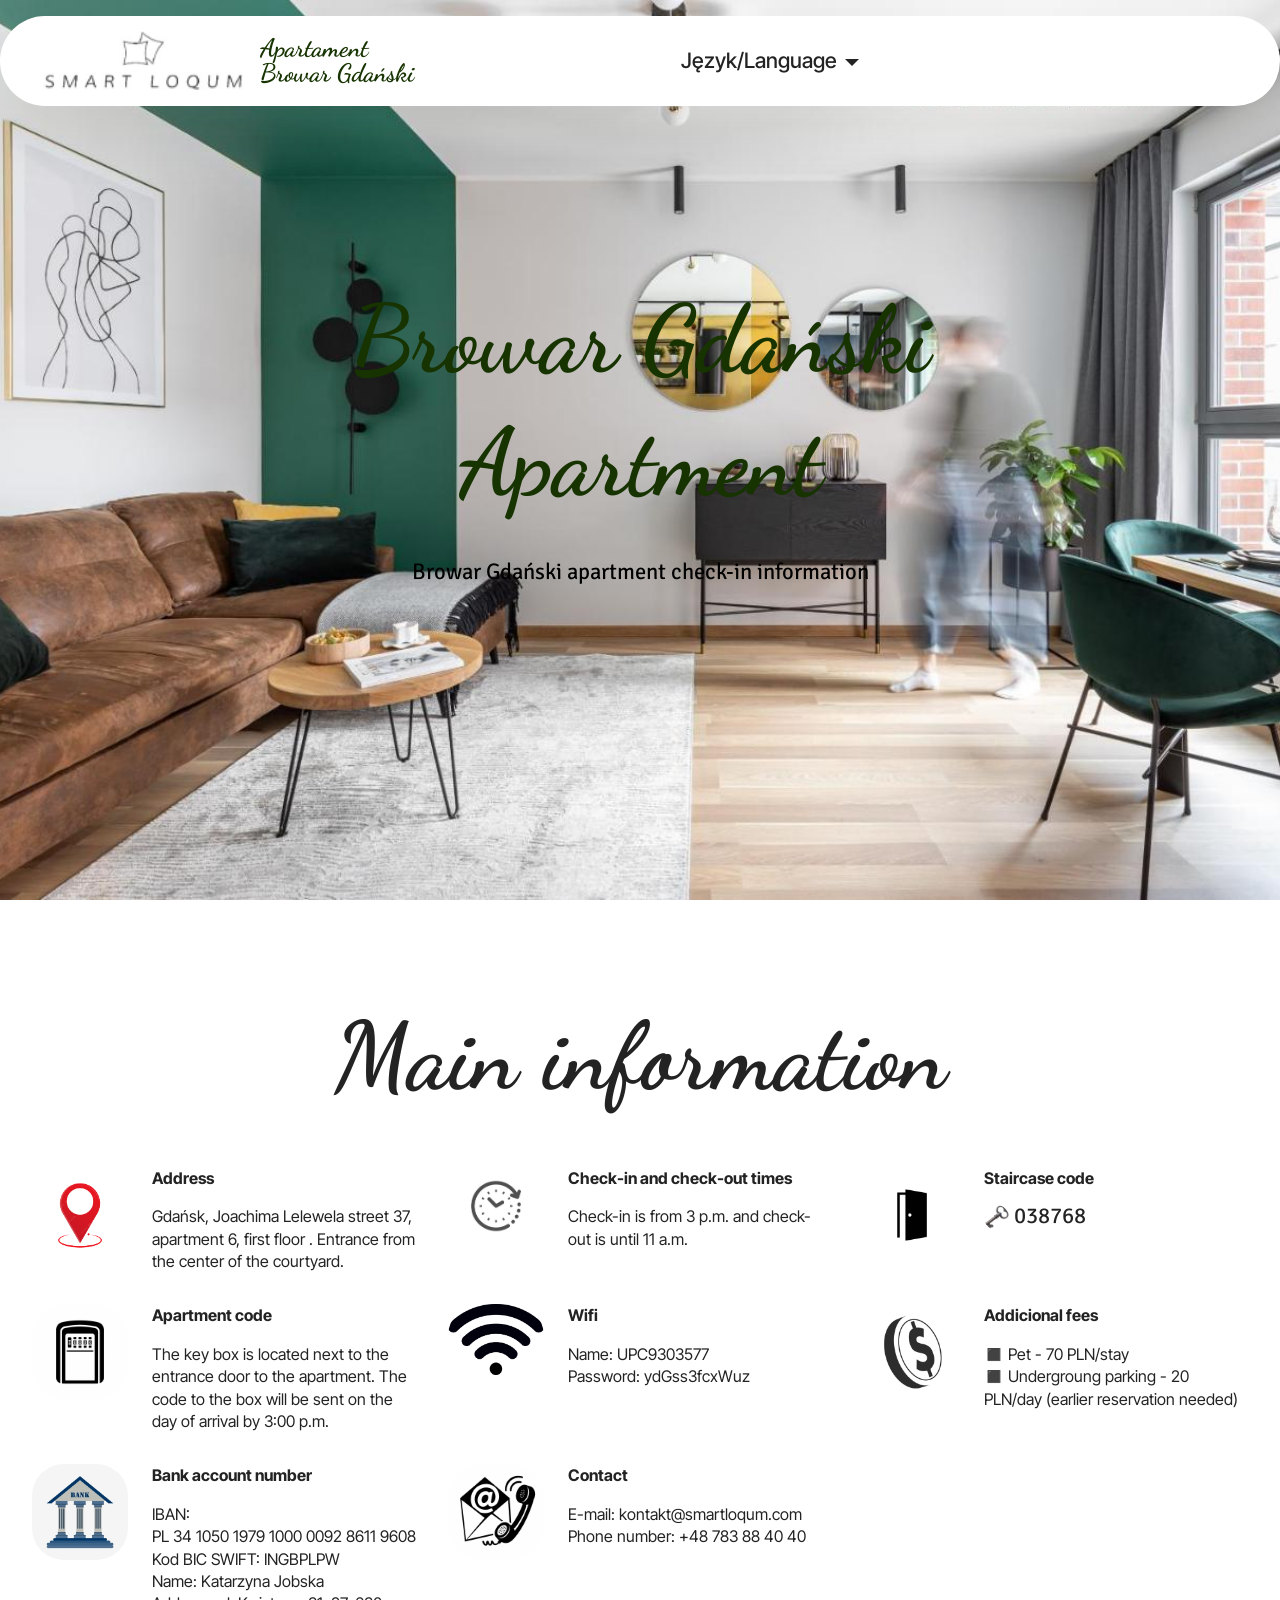
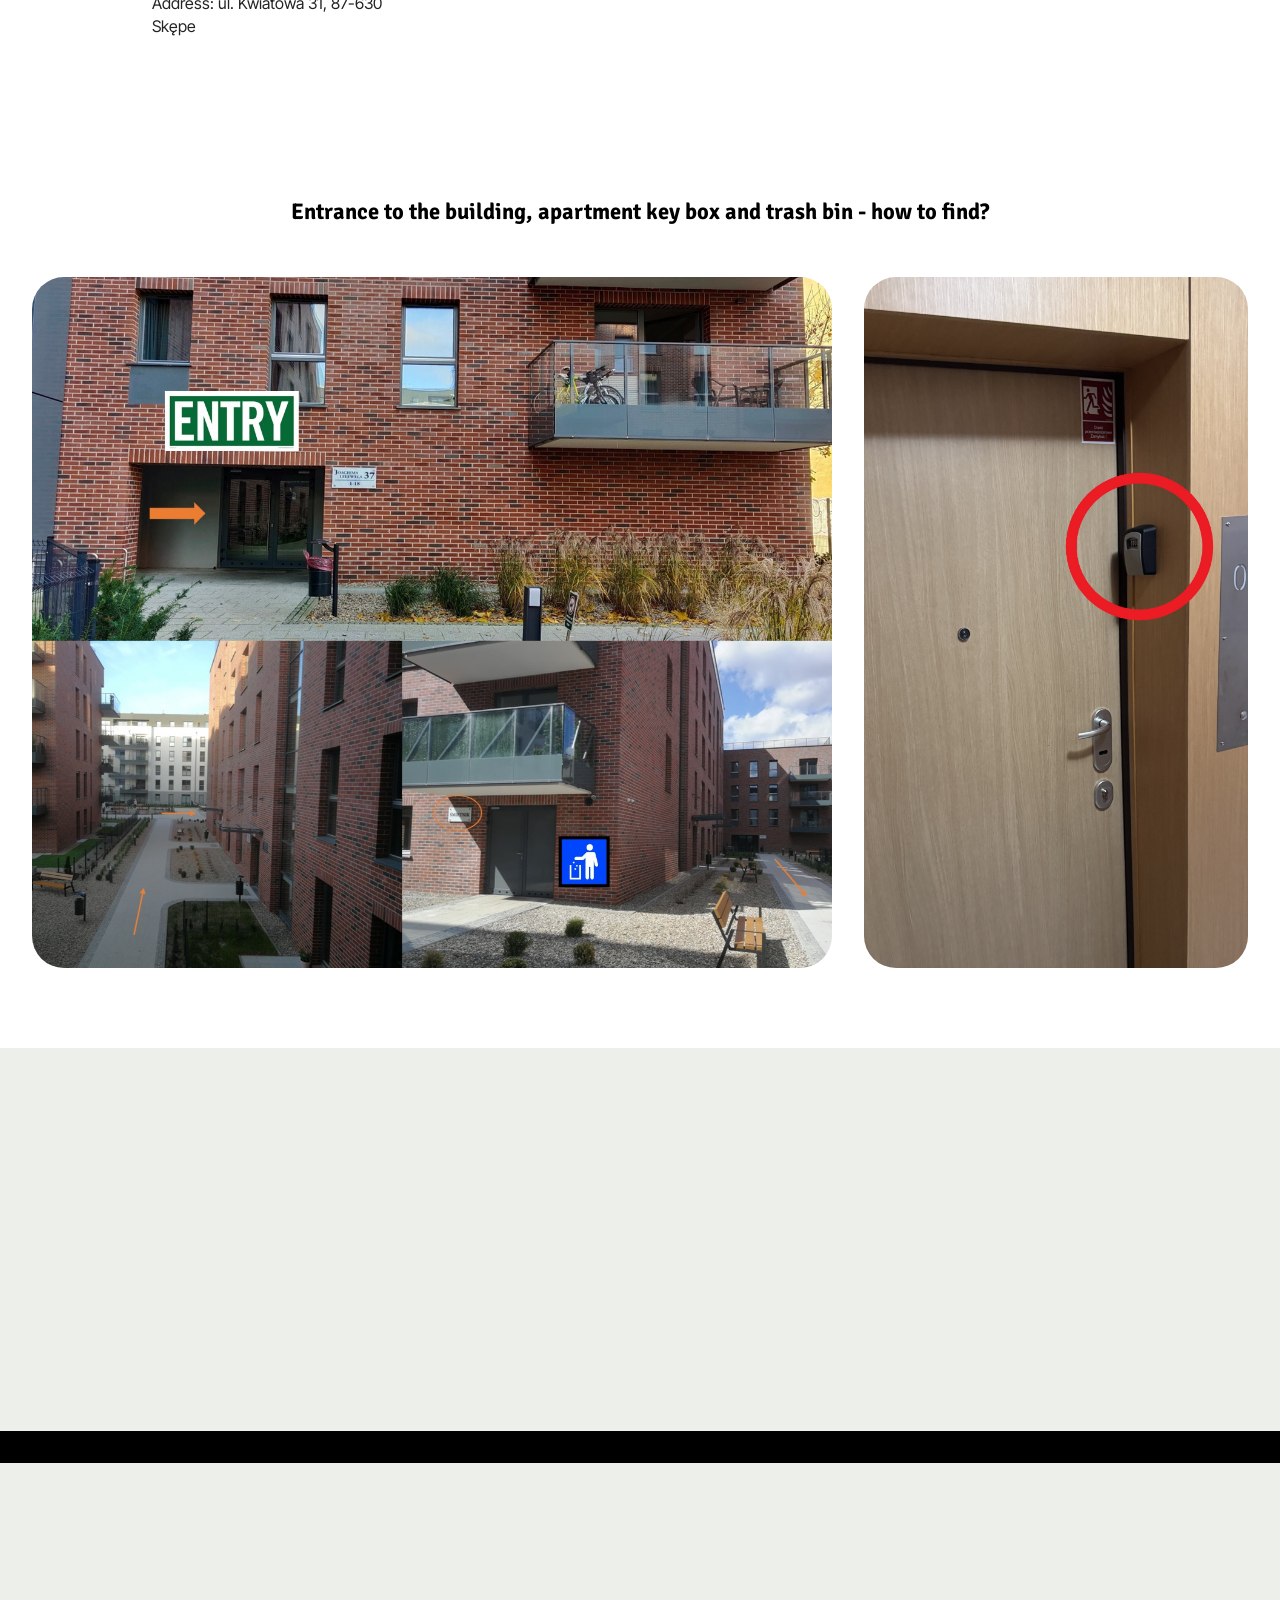
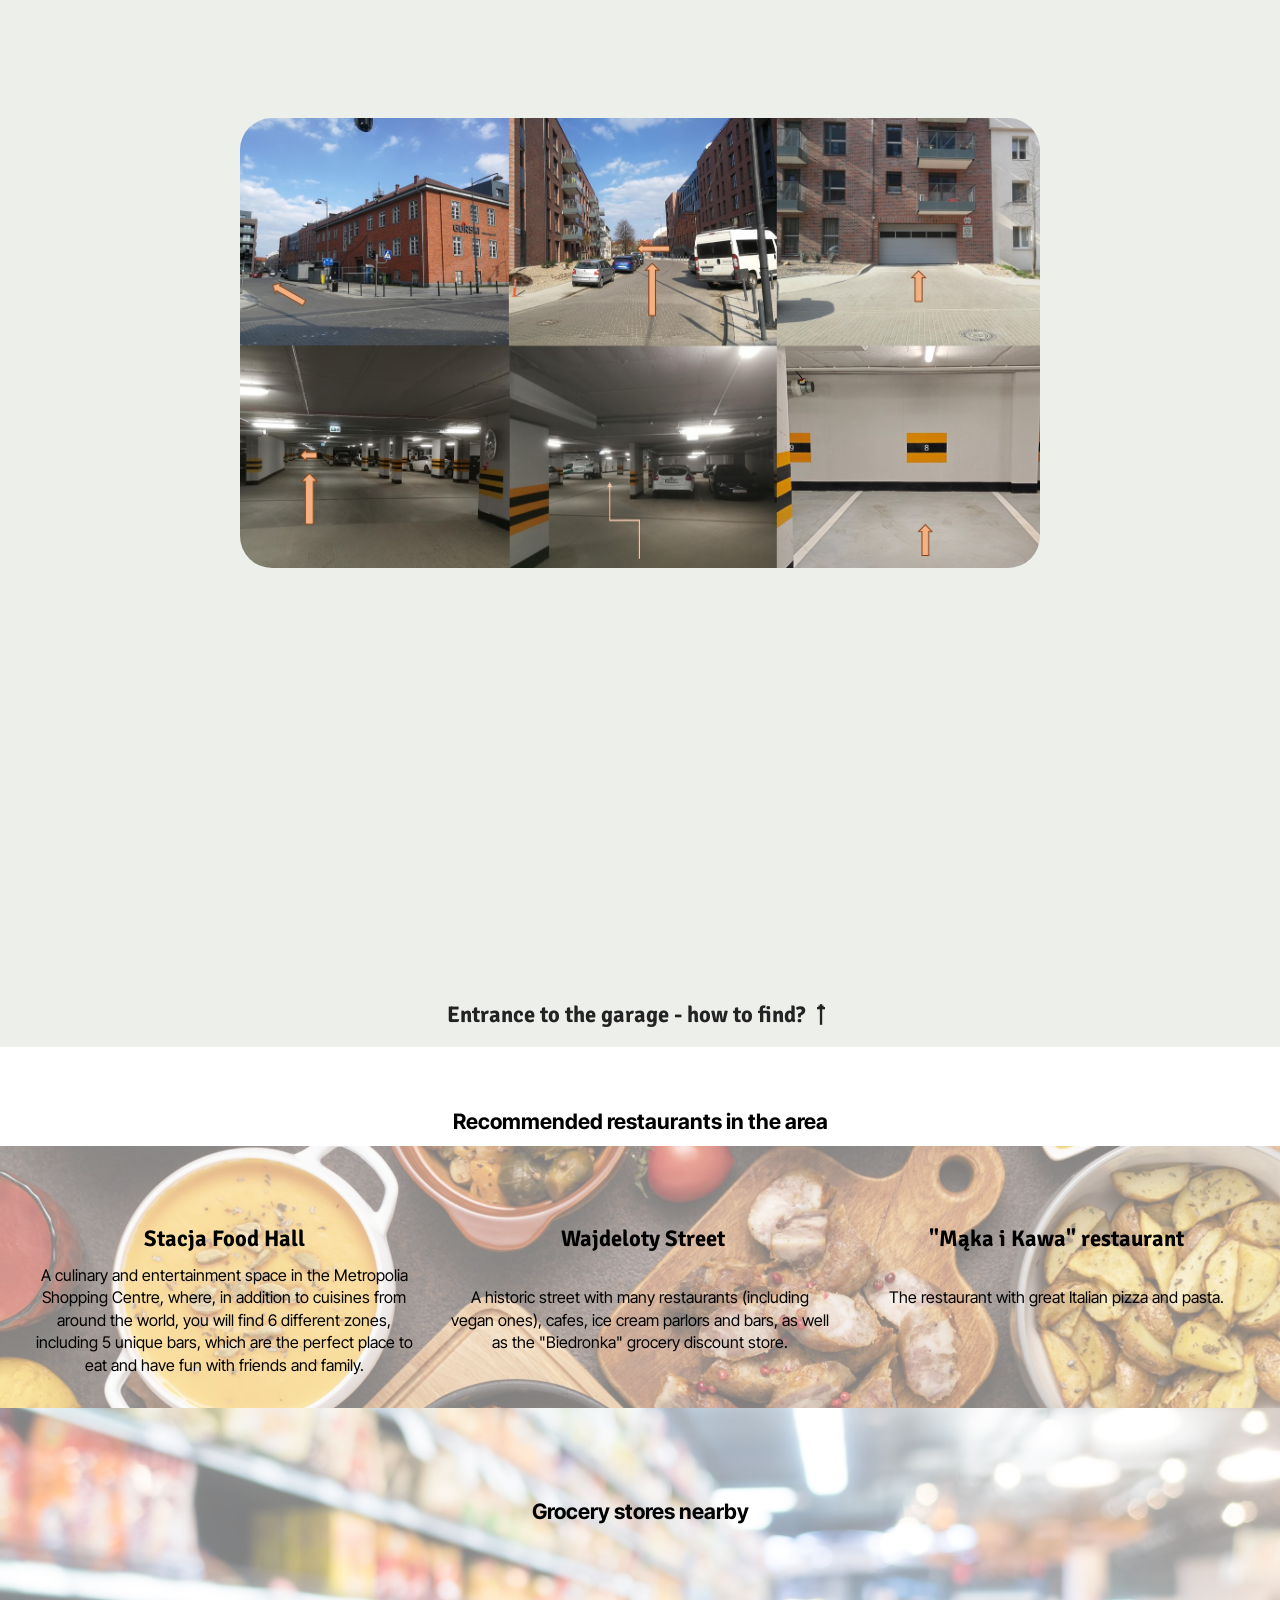
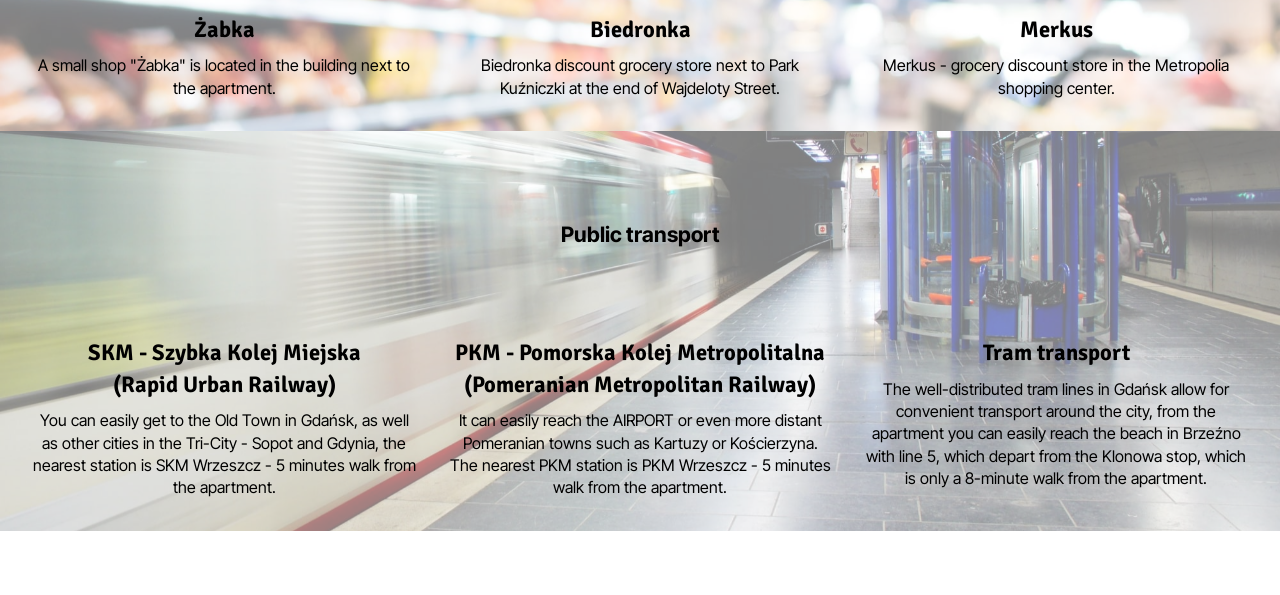
==== page2.html @ a1bb18da "Add files via upload" ====
<!DOCTYPE html>
<html  >
<head>
  <!-- Site made with Mobirise Website Builder v6.0.1, https://mobirise.com -->
  <meta charset="UTF-8">
  <meta http-equiv="X-UA-Compatible" content="IE=edge">
  <meta name="generator" content="Mobirise v6.0.1, mobirise.com">
  <meta name="viewport" content="width=device-width, initial-scale=1, minimum-scale=1">
  <link rel="shortcut icon" href="assets/images/karta-powitalna-dawna-poczta.png" type="image/x-icon">
  <meta name="description" content="">
  
  
  <title>Browar Gdański - EN</title>
  <link rel="stylesheet" href="assets/web/assets/mobirise-icons2/mobirise2.css">
  <link rel="stylesheet" href="assets/bootstrap/css/bootstrap.min.css">
  <link rel="stylesheet" href="assets/bootstrap/css/bootstrap-grid.min.css">
  <link rel="stylesheet" href="assets/bootstrap/css/bootstrap-reboot.min.css">
  <link rel="stylesheet" href="assets/parallax/jarallax.css">
  <link rel="stylesheet" href="assets/animatecss/animate.css">
  <link rel="stylesheet" href="assets/dropdown/css/style.css">
  <link rel="stylesheet" href="assets/theme/css/style.css">
  <link rel="preload" href="https://fonts.googleapis.com/css?family=Dancing+Script:400,500,600,700&display=swap" as="style" onload="this.onload=null;this.rel='stylesheet'">
  <noscript><link rel="stylesheet" href="https://fonts.googleapis.com/css?family=Dancing+Script:400,500,600,700&display=swap"></noscript>
  <link rel="preload" href="https://fonts.googleapis.com/css?family=Signika+Negative:300,400,500,600,700&display=swap" as="style" onload="this.onload=null;this.rel='stylesheet'">
  <noscript><link rel="stylesheet" href="https://fonts.googleapis.com/css?family=Signika+Negative:300,400,500,600,700&display=swap"></noscript>
  <link rel="preload" href="https://fonts.googleapis.com/css?family=Inter+Tight:100,200,300,400,500,600,700,800,900,100i,200i,300i,400i,500i,600i,700i,800i,900i&display=swap" as="style" onload="this.onload=null;this.rel='stylesheet'">
  <noscript><link rel="stylesheet" href="https://fonts.googleapis.com/css?family=Inter+Tight:100,200,300,400,500,600,700,800,900,100i,200i,300i,400i,500i,600i,700i,800i,900i&display=swap"></noscript>
  <link rel="preload" as="style" href="assets/mobirise/css/mbr-additional.css?v=uKqURI"><link rel="stylesheet" href="assets/mobirise/css/mbr-additional.css?v=uKqURI" type="text/css">

  
  
  
</head>
<body>
  
  <section data-bs-version="5.1" class="menu menu1 cid-uIPhk3NVTJ" once="menu" id="menu01-w">
	

	<nav class="navbar navbar-dropdown navbar-fixed-top navbar-expand-lg">
		<div class="container">
			<div class="navbar-brand">
				<span class="navbar-logo">
					<a href="index.html">
						<img src="assets/images/karta-powitalna-dawna-poczta-153x46.png" alt="Mobirise Website Builder" style="height: 3.8rem;">
					</a>
				</span>
				<span class="navbar-caption-wrap"><a class="navbar-caption text-success display-1" href="index.html">Apartament<br>Browar Gdański</a></span>
			</div>
			<button class="navbar-toggler" type="button" data-toggle="collapse" data-bs-toggle="collapse" data-target="#navbarSupportedContent" data-bs-target="#navbarSupportedContent" aria-controls="navbarNavAltMarkup" aria-expanded="false" aria-label="Toggle navigation">
				<div class="hamburger">
					<span></span>
					<span></span>
					<span></span>
					<span></span>
				</div>
			</button>
			<div class="collapse navbar-collapse" id="navbarSupportedContent">
				<ul class="navbar-nav nav-dropdown nav-right" data-app-modern-menu="true"><li class="nav-item dropdown">
						<a class="nav-link link text-black dropdown-toggle display-4" href="https://mobiri.se" data-toggle="dropdown-submenu" data-bs-toggle="dropdown" data-bs-auto-close="outside" aria-expanded="false">Język/Language</a><div class="dropdown-menu" aria-labelledby="dropdown-813"><a class="text-black dropdown-item text-primary display-4" href="index.html">Polski/Polish</a><a class="text-black dropdown-item text-primary display-4" href="page2.html">Angielski/English</a></div>
					</li></ul>
				<div class="icons-menu">
					<a class="iconfont-wrapper" href="https://mobiri.se">
						<span class="p-2 mbr-iconfont mobi-mbri-phone mobi-mbri"></span>
					</a>
					<a class="iconfont-wrapper" href="https://mobiri.se">
						<span class="p-2 mbr-iconfont mobi-mbri-letter mobi-mbri"></span>
					</a>
					<a class="iconfont-wrapper" href="https://mobiri.se">
						<span class="p-2 mbr-iconfont mobi-mbri-map-pin mobi-mbri"></span>
					</a>
					
				</div>
				
			</div>
		</div>
	</nav>
</section>

<section data-bs-version="5.1" class="header16 cid-uIPhk4nRrz mbr-fullscreen mbr-parallax-background" id="header17-x">
  
  
  <div class="container-fluid">
    <div class="row">
      <div class="content-wrap col-12 col-md-12">
        <h1 class="mbr-section-title mbr-fonts-style mbr-white mb-4 display-2"><strong>Browar Gdański</strong><br><strong>Apartment</strong></h1>
        
        <p class="mbr-fonts-style mbr-text mbr-white mb-4 display-5">Browar Gdański apartment check-in information</p>
        
      </div>
    </div>
  </div>
</section>

<section data-bs-version="5.1" class="features15 cid-uIPhk4YOYS" id="features015-y">
	

	
	
	<div class="container">
		<div class="row justify-content-center">
			<div class="col-12 content-head">
				<div class="mbr-section-head mb-5">
					<h4 class="mbr-section-title mbr-fonts-style align-center mb-0 display-2">
						<strong>Main information</strong></h4>
					
				</div>
			</div>
		</div>
		<div class="row">
			
			<div class="item features-without-image col-12 col-lg-4 active">
				<div class="item-wrapper">
					<div class="img-wrapper">
						<img src="assets/images/logo-adresu.png" alt="Mobirise Website Builder" data-slide-to="1" data-bs-slide-to="1">
					</div>
					<div class="card-box">
						<h4 class="card-title mbr-fonts-style mb-0 display-7"><strong>Address</strong></h4>
						<h5 class="card-text mbr-fonts-style mt-3 display-7">Gdańsk, Joachima Lelewela street 37, apartment 6, first floor . Entrance from the center of the courtyard.</h5>
					</div>
				</div>
			</div>
			<div class="item features-without-image col-12 col-lg-4">
				<div class="item-wrapper">
					<div class="img-wrapper">
						<img src="assets/images/logo-zameldowania.jpg" alt="Mobirise Website Builder" data-bs-slide-to="2" data-slide-to="2">
					</div>
					<div class="card-box">
						<h4 class="card-title mbr-fonts-style mb-0 display-7"><strong>Check-in and check-out times</strong></h4>
						<h5 class="card-text mbr-fonts-style mt-3 display-7">Check-in is from 3 p.m. and check-out is until 11 a.m.</h5>
					</div>
				</div>
			</div>
			<div class="item features-without-image col-12 col-lg-4">
				<div class="item-wrapper">
					<div class="img-wrapper">
						<img src="assets/images/logo-klatki.jpg" alt="Mobirise Website Builder" data-slide-to="3" data-bs-slide-to="3">
					</div>
					<div class="card-box">
						<h4 class="card-title mbr-fonts-style mb-0 display-7"><strong>Staircase code</strong></h4>
						<h5 class="card-text mbr-fonts-style mt-3 display-5"><p><img src="[data-uri]" data-filename="🗝.png" style="width: 24.8px; height: 24.8px; float: left;">&nbsp;038768</p></h5>
					</div>
				</div>
			</div>
			<div class="item features-without-image col-12 col-lg-4">
				<div class="item-wrapper">
					<div class="img-wrapper">
						<img src="assets/images/chatgpt-image-10-kwi-2025-08-45.png" alt="Mobirise Website Builder" data-bs-slide-to="4" data-slide-to="4">
					</div>
					<div class="card-box">
						<h4 class="card-title mbr-fonts-style mb-0 display-7"><strong>Apartment code</strong></h4>
						<h5 class="card-text mbr-fonts-style mt-3 display-7">The key box is located next to the entrance door to the apartment. The code to the box will be sent on the day of arrival by 3:00 p.m.</h5>
					</div>
				</div>
			</div>
			<div class="item features-without-image col-12 col-lg-4">
				<div class="item-wrapper">
					<div class="img-wrapper">
						<img src="assets/images/logo-wifi.webp" alt="Mobirise Website Builder" data-slide-to="5" data-bs-slide-to="5">
					</div>
					<div class="card-box">
						<h4 class="card-title mbr-fonts-style mb-0 display-7">
							<strong>Wifi</strong>
						</h4>
						<h5 class="card-text mbr-fonts-style mt-3 display-7">Name: UPC9303577<br>Password: ydGss3fcxWuz</h5>
					</div>
				</div>
			</div>

			<div class="item features-without-image col-12 col-lg-4">
				<div class="item-wrapper">
					<div class="img-wrapper">
						<img src="assets/images/logo-monety.jpg" alt="Mobirise Website Builder" data-bs-slide-to="5" data-slide-to="5">
					</div>
					<div class="card-box">
						<h4 class="card-title mbr-fonts-style mb-0 display-7"><strong>Addicional fees&nbsp;</strong></h4>
						<h5 class="card-text mbr-fonts-style mt-3 display-7"><div>◼️ Pet - 70 PLN/stay
</div><div>◼️ Undergroung parking - 20 PLN/day (earlier reservation needed)</div></h5>
					</div>
				</div>
			</div><div class="item features-without-image col-12 col-lg-4">
				<div class="item-wrapper">
					<div class="img-wrapper">
						<img src="assets/images/logo-banku.jpg" alt="Mobirise Website Builder" data-bs-slide-to="6" data-slide-to="6">
					</div>
					<div class="card-box">
						<h4 class="card-title mbr-fonts-style mb-0 display-7"><strong>Bank account number</strong></h4>
						<h5 class="card-text mbr-fonts-style mt-3 display-7">IBAN:
<div>PL 34 1050 1979 1000 0092 8611 9608
</div><div>Kod BIC SWIFT: INGBPLPW
</div><div>Name: Katarzyna Jobska
</div><div>Address: ul. Kwiatowa 31, 87-630 Skępe</div></h5>
					</div>
				</div>
			</div>
			
			<div class="item features-without-image col-12 col-lg-4">
				<div class="item-wrapper">
					<div class="img-wrapper">
						<img src="assets/images/mj-obraz-chatgpt.png" alt="Mobirise Website Builder" data-bs-slide-to="8" data-slide-to="8">
					</div>
					<div class="card-box">
						<h4 class="card-title mbr-fonts-style mb-0 display-7"><strong>Contact</strong></h4>
						<h5 class="card-text mbr-fonts-style mt-3 display-7">E-mail: kontakt@smartloqum.com
<div>Phone number: +48 783 88 40 40</div></h5>
					</div>
				</div>
			</div>
		</div>
	</div>
</section>

<section data-bs-version="5.1" class="features12 cid-uIPhk5O9mD" id="features012-z">
	
	
	<div class="container">
		<div class="row justify-content-center">
			<div class="col-12 content-head">
				<div class="mbr-section-head mb-5">
					<h4 class="mbr-section-title mbr-fonts-style align-center mb-0 display-5"><strong>Entrance to the building, apartment key box and trash bin - how to find?</strong></h4>
					
				</div>
			</div>
		</div>
		<div class="row mb-4">
			<div class="item features-image col-12 col-md-6 col-lg-8">
				<div class="item-wrapper">
					<div class="item-img mb-3 img-big">
						<img src="assets/images/wejcie-i-mietnik-stary-browar.png" alt="Mobirise Website Builder" title="">
					</div>
					
				</div>
			</div>
			<div class="item features-image col-12 col-md-6 col-lg-4">
				<div class="item-wrapper">
					<div class="item-img mb-3">
						<img src="assets/images/img-1167.jpeg" alt="Mobirise Website Builder" title="">
					</div>
					
				</div>
			</div>
		</div>
	</div>
</section>

<section data-bs-version="5.1" class="video02 cid-uIPhk6mkNW" id="video02-10">
  

  
  

  <div class="container">
    <div class="row justify-content-center">
      <div class="mbr-figure col-12 mb-5 col-md-4"><iframe class="mbr-embedded-video" src="https://youtube.com/embed/naWQe7U5z3o" width="800" height="600" frameborder="0" allowfullscreen></iframe></div>
    </div>
    <div class="row justify-content-center">
      <div class="col-12 content-text">
        <h4 class="mbr-description mbr-fonts-style mb-3 align-center display-5">
          <strong>Entrance to the building - how to find? ⭡</strong></h4>
        
      </div>
    </div>
  </div>
</section>

<section data-bs-version="5.1" class="footer4 cid-uIPhk6RpSg" once="footers" id="footer04-11">

    

    

    <div class="container">
        <div class="media-container-row align-center mbr-white">
            <div class="col-12">
                <p class="mbr-text mb-0 mbr-fonts-style display-5">.</p>
            </div>
        </div>
    </div>
</section>

<section data-bs-version="5.1" class="header13 cid-uIPhk7e1be" id="header13-12">
  

  
  

  <div class="align-center container">
    <div class="row justify-content-center">
      <div class="col-md-12 mb-5 content-head">
        <h1 class="mbr-section-title mbr-fonts-style display-5"><strong>How to get to the underground parking space?</strong></h1>
        <p class="mbr-text mbr-fonts-style mt-4 display-7">The graphic and video below shows the entrance road to the underground garage and indicates the parking space assigned to the apartment. The remote control for the garage door is waiting for you in the apartment, parking space No. 8.
<br>The parking space is additionally paid (20 PLN/day). Please make a transfer to the bank account number indicated in the “main information” section.</p>
        
      </div>
    </div>

    <div class="row justify-content-center">
      <div class="col-12 col-md-8">
        <img src="assets/images/wjazd-do-garau-browar.png" alt="Mobirise Website Builder" title="">
      </div>
    </div>
  </div>
</section>

<section data-bs-version="5.1" class="video02 cid-uIPhk7LOag" id="video02-13">
  

  
  

  <div class="container">
    <div class="row justify-content-center">
      <div class="mbr-figure col-12 mb-5 col-md-4"><iframe class="mbr-embedded-video" src="https://youtube.com/embed/Qn2mW_O9O2Q" width="800" height="600" frameborder="0" allowfullscreen></iframe></div>
    </div>
    <div class="row justify-content-center">
      <div class="col-12 content-text">
        <h4 class="mbr-description mbr-fonts-style mb-3 align-center display-5">
          <strong>Entrance to the garage - how to find? ⭡</strong></h4>
        
      </div>
    </div>
  </div>
</section>

<section data-bs-version="5.1" class="features10 cid-uIPhk8brQf mbr-parallax-background" id="features010-14">
  

  
  <div class="mbr-overlay" style="opacity: 0.5; background-color: rgb(255, 255, 255);"></div>
  <div class="container">
    <div class="row justify-content-center mb-5">
      <div class="col-12 mb-0 content-head">
        <h3 class="mbr-section-title mbr-fonts-style align-center display-4">
          <strong><br></strong><br><strong>Recommended restaurants in the area</strong></h3>
        
      </div>
    </div>
    <div class="row">
      <div class="item features-without-image col-12 col-md-6 col-lg-4">
        <div class="item-wrapper">
          <div class="card-box align-left">
            
            <h5 class="card-title mbr-fonts-style display-5">
              <strong>Stacja Food Hall</strong></h5>
            <p class="card-text mbr-fonts-style mb-3 display-7">
              A culinary and entertainment space in the Metropolia Shopping Centre, where, in addition to cuisines from around the world, you will find 6 different zones, including 5 unique bars, which are the perfect place to eat and have fun with friends and family.</p>
            
          </div>
        </div>
      </div>
      <div class="item features-without-image col-12 col-md-6 col-lg-4">
        <div class="item-wrapper">
          <div class="card-box align-left">
            
            <h5 class="card-title mbr-fonts-style display-5"><strong>&nbsp;Wajdeloty Street</strong></h5>
            <p class="card-text mbr-fonts-style mb-3 display-7"><br>A historic street with many restaurants (including vegan ones), cafes, ice cream parlors and bars, as well as the "Biedronka" grocery discount store.</p>
            
          </div>
        </div>
      </div>
      <div class="item features-without-image col-12 col-md-6 col-lg-4">
        <div class="item-wrapper">
          <div class="card-box align-left">
            
            <h5 class="card-title mbr-fonts-style display-5"><strong>"Mąka i Kawa" restaurant</strong></h5>
            <p class="card-text mbr-fonts-style mb-3 display-7"><br>The restaurant with great Italian pizza and pasta.</p>
            
          </div>
        </div>
      </div>
    </div>
  </div>
</section>

<section data-bs-version="5.1" class="features10 cid-uIPhk8LGKJ mbr-parallax-background" id="features010-15">
  

  
  <div class="mbr-overlay" style="opacity: 0.5; background-color: rgb(255, 255, 255);"></div>
  <div class="container">
    <div class="row justify-content-center mb-5">
      <div class="col-12 mb-0 content-head">
        <h3 class="mbr-section-title mbr-fonts-style align-center display-4">
          <strong><br></strong><br><br><strong>Grocery stores nearby</strong></h3>
        
      </div>
    </div>
    <div class="row">
      <div class="item features-without-image col-12 col-md-6 col-lg-4">
        <div class="item-wrapper">
          <div class="card-box align-left">
            
            <h5 class="card-title mbr-fonts-style display-5"><strong>Żabka</strong></h5>
            <p class="card-text mbr-fonts-style mb-3 display-7">A small shop "Żabka" is located in the building next to the apartment.</p>
            
          </div>
        </div>
      </div>
      <div class="item features-without-image col-12 col-md-6 col-lg-4">
        <div class="item-wrapper">
          <div class="card-box align-left">
            
            <h5 class="card-title mbr-fonts-style display-5"><strong>Biedronka</strong></h5>
            <p class="card-text mbr-fonts-style mb-3 display-7">Biedronka discount grocery store next to Park Kuźniczki at the end of Wajdeloty Street.</p>
            
          </div>
        </div>
      </div>
      <div class="item features-without-image col-12 col-md-6 col-lg-4">
        <div class="item-wrapper">
          <div class="card-box align-left">
            
            <h5 class="card-title mbr-fonts-style display-5"><strong>Merkus</strong></h5>
            <p class="card-text mbr-fonts-style mb-3 display-7">Merkus - grocery discount store in the Metropolia shopping center.</p>
            
          </div>
        </div>
      </div>
    </div>
  </div>
</section>

<section data-bs-version="5.1" class="features10 cid-uIPhk9h28x mbr-parallax-background" id="features010-16">
  

  
  <div class="mbr-overlay" style="opacity: 0.5; background-color: rgb(255, 255, 255);"></div>
  <div class="container">
    <div class="row justify-content-center mb-5">
      <div class="col-12 mb-0 content-head">
        <h3 class="mbr-section-title mbr-fonts-style align-center display-4">
          <strong><br></strong><br><br><strong>Public transport</strong></h3>
        
      </div>
    </div>
    <div class="row">
      <div class="item features-without-image col-12 col-md-6 col-lg-4">
        <div class="item-wrapper">
          <div class="card-box align-left">
            
            <h5 class="card-title mbr-fonts-style display-5"><strong>SKM - Szybka Kolej Miejska</strong><br><strong>(Rapid Urban Railway)</strong></h5>
            <p class="card-text mbr-fonts-style mb-3 display-7">You can easily get to the Old Town in Gdańsk, as well as other cities in the Tri-City - Sopot and Gdynia, the nearest station is SKM Wrzeszcz - 5 minutes walk from the apartment.</p>
            
          </div>
        </div>
      </div>
      <div class="item features-without-image col-12 col-md-6 col-lg-4">
        <div class="item-wrapper">
          <div class="card-box align-left">
            
            <h5 class="card-title mbr-fonts-style display-5"><strong>PKM - Pomorska Kolej Metropolitalna</strong><br><strong>(Pomeranian Metropolitan Railway)</strong></h5>
            <p class="card-text mbr-fonts-style mb-3 display-7">
              It can easily reach the AIRPORT or even more distant Pomeranian towns such as Kartuzy or Kościerzyna. The nearest PKM station is PKM Wrzeszcz - 5 minutes walk from the apartment.</p>
            
          </div>
        </div>
      </div>
      <div class="item features-without-image col-12 col-md-6 col-lg-4">
        <div class="item-wrapper">
          <div class="card-box align-left">
            
            <h5 class="card-title mbr-fonts-style display-5"><strong>Tram transport</strong></h5>
            <p class="card-text mbr-fonts-style mb-3 display-7">The well-distributed tram lines in Gdańsk allow for convenient transport around the city, from the apartment you can easily reach the beach in Brzeźno with line 5, which depart from the Klonowa stop, which is only a 8-minute walk from the apartment.</p>
            
          </div>
        </div>
      </div>
    </div>
  </div>
</section><section class="display-7" style="padding: 0;align-items: center;justify-content: center;flex-wrap: wrap;    align-content: center;display: flex;position: relative;height: 4rem;"><a href="https://mobiri.se/" style="flex: 1 1;height: 4rem;position: absolute;width: 100%;z-index: 1;"><img alt="" style="height: 4rem;" src="[data-uri]"></a><p style="margin: 0;text-align: center;" class="display-7">&#8204;</p><a style="z-index:1" href="https://mobirise.com/builder/ai-website-generator.html">AI Website Generator</a></section><script src="assets/bootstrap/js/bootstrap.bundle.min.js"></script>  <script src="assets/parallax/jarallax.js"></script>  <script src="assets/smoothscroll/smooth-scroll.js"></script>  <script src="assets/ytplayer/index.js"></script>  <script src="assets/dropdown/js/navbar-dropdown.js"></script>  <script src="assets/playervimeo/vimeo_player.js"></script>  <script src="assets/theme/js/script.js"></script>  
  
  
  <input name="animation" type="hidden">
  </body>
</html>
---- assets/web/assets/mobirise-icons2/mobirise2.css ----
@font-face {
  font-family: 'Moririse2';
  font-display: swap;
  src:  url('mobirise2.eot?f2bix4');
  src:  url('mobirise2.eot?f2bix4#iefix') format('embedded-opentype'),
    url('mobirise2.ttf?f2bix4') format('truetype'),
    url('mobirise2.woff?f2bix4') format('woff'),
    url('mobirise2.svg?f2bix4#mobirise2') format('svg');
  font-weight: normal;
  font-style: normal;
}

[class^="mobi-"], [class*=" mobi-"] {
  /* use !important to prevent issues with browser extensions that change fonts */
  font-family: 'Moririse2' !important;
  speak: none;
  font-style: normal;
  font-weight: normal;
  font-variant: normal;
  text-transform: none;
  line-height: 1;

  /* Better Font Rendering =========== */
  -webkit-font-smoothing: antialiased;
  -moz-osx-font-smoothing: grayscale;
}

.mobi-mbri-add-submenu:before {
  content: "\e900";
}
.mobi-mbri-alert:before {
  content: "\e901";
}
.mobi-mbri-align-center:before {
  content: "\e902";
}
.mobi-mbri-align-justify:before {
  content: "\e903";
}
.mobi-mbri-align-left:before {
  content: "\e904";
}
.mobi-mbri-align-right:before {
  content: "\e905";
}
.mobi-mbri-android:before {
  content: "\e906";
}
.mobi-mbri-apple:before {
  content: "\e907";
}
.mobi-mbri-arrow-down:before {
  content: "\e908";
}
.mobi-mbri-arrow-next:before {
  content: "\e909";
}
.mobi-mbri-arrow-prev:before {
  content: "\e90a";
}
.mobi-mbri-arrow-up:before {
  content: "\e90b";
}
.mobi-mbri-bold:before {
  content: "\e90c";
}
.mobi-mbri-bookmark:before {
  content: "\e90d";
}
.mobi-mbri-bootstrap:before {
  content: "\e90e";
}
.mobi-mbri-briefcase:before {
  content: "\e90f";
}
.mobi-mbri-browse:before {
  content: "\e910";
}
.mobi-mbri-bulleted-list:before {
  content: "\e911";
}
.mobi-mbri-calendar:before {
  content: "\e912";
}
.mobi-mbri-camera:before {
  content: "\e913";
}
.mobi-mbri-cart-add:before {
  content: "\e914";
}
.mobi-mbri-cart-full:before {
  content: "\e915";
}
.mobi-mbri-cash:before {
  content: "\e916";
}
.mobi-mbri-change-style:before {
  content: "\e917";
}
.mobi-mbri-chat:before {
  content: "\e918";
}
.mobi-mbri-clock:before {
  content: "\e919";
}
.mobi-mbri-close:before {
  content: "\e91a";
}
.mobi-mbri-cloud:before {
  content: "\e91b";
}
.mobi-mbri-code:before {
  content: "\e91c";
}
.mobi-mbri-contact-form:before {
  content: "\e91d";
}
.mobi-mbri-credit-card:before {
  content: "\e91e";
}
.mobi-mbri-cursor-click:before {
  content: "\e91f";
}
.mobi-mbri-cust-feedback:before {
  content: "\e920";
}
.mobi-mbri-database:before {
  content: "\e921";
}
.mobi-mbri-delivery:before {
  content: "\e922";
}
.mobi-mbri-desktop:before {
  content: "\e923";
}
.mobi-mbri-devices:before {
  content: "\e924";
}
.mobi-mbri-down:before {
  content: "\e925";
}
.mobi-mbri-download-2:before {
  content: "\e926";
}
.mobi-mbri-download:before {
  content: "\e927";
}
.mobi-mbri-drag-n-drop-2:before {
  content: "\e928";
}
.mobi-mbri-drag-n-drop:before {
  content: "\e929";
}
.mobi-mbri-edit-2:before {
  content: "\e92a";
}
.mobi-mbri-edit:before {
  content: "\e92b";
}
.mobi-mbri-error:before {
  content: "\e92c";
}
.mobi-mbri-extension:before {
  content: "\e92d";
}
.mobi-mbri-features:before {
  content: "\e92e";
}
.mobi-mbri-file:before {
  content: "\e92f";
}
.mobi-mbri-flag:before {
  content: "\e930";
}
.mobi-mbri-folder:before {
  content: "\e931";
}
.mobi-mbri-gift:before {
  content: "\e932";
}
.mobi-mbri-github:before {
  content: "\e933";
}
.mobi-mbri-globe-2:before {
  content: "\e934";
}
.mobi-mbri-globe:before {
  content: "\e935";
}
.mobi-mbri-growing-chart:before {
  content: "\e936";
}
.mobi-mbri-hearth:before {
  content: "\e937";
}
.mobi-mbri-help:before {
  content: "\e938";
}
.mobi-mbri-home:before {
  content: "\e939";
}
.mobi-mbri-hot-cup:before {
  content: "\e93a";
}
.mobi-mbri-idea:before {
  content: "\e93b";
}
.mobi-mbri-image-gallery:before {
  content: "\e93c";
}
.mobi-mbri-image-slider:before {
  content: "\e93d";
}
.mobi-mbri-info:before {
  content: "\e93e";
}
.mobi-mbri-italic:before {
  content: "\e93f";
}
.mobi-mbri-key:before {
  content: "\e940";
}
.mobi-mbri-laptop:before {
  content: "\e941";
}
.mobi-mbri-layers:before {
  content: "\e942";
}
.mobi-mbri-left-right:before {
  content: "\e943";
}
.mobi-mbri-left:before {
  content: "\e944";
}
.mobi-mbri-letter:before {
  content: "\e945";
}
.mobi-mbri-like:before {
  content: "\e946";
}
.mobi-mbri-link:before {
  content: "\e947";
}
.mobi-mbri-lock:before {
  content: "\e948";
}
.mobi-mbri-login:before {
  content: "\e949";
}
.mobi-mbri-logout:before {
  content: "\e94a";
}
.mobi-mbri-magic-stick:before {
  content: "\e94b";
}
.mobi-mbri-map-pin:before {
  content: "\e94c";
}
.mobi-mbri-menu:before {
  content: "\e94d";
}
.mobi-mbri-mobile-2:before {
  content: "\e94e";
}
.mobi-mbri-mobile-horizontal:before {
  content: "\e94f";
}
.mobi-mbri-mobile:before {
  content: "\e950";
}
.mobi-mbri-mobirise:before {
  content: "\e951";
}
.mobi-mbri-more-horizontal:before {
  content: "\e952";
}
.mobi-mbri-more-vertical:before {
  content: "\e953";
}
.mobi-mbri-music:before {
  content: "\e954";
}
.mobi-mbri-new-file:before {
  content: "\e955";
}
.mobi-mbri-numbered-list:before {
  content: "\e956";
}
.mobi-mbri-opened-folder:before {
  content: "\e957";
}
.mobi-mbri-pages:before {
  content: "\e958";
}
.mobi-mbri-paper-plane:before {
  content: "\e959";
}
.mobi-mbri-paperclip:before {
  content: "\e95a";
}
.mobi-mbri-phone:before {
  content: "\e95b";
}
.mobi-mbri-photo:before {
  content: "\e95c";
}
.mobi-mbri-photos:before {
  content: "\e95d";
}
.mobi-mbri-pin:before {
  content: "\e95e";
}
.mobi-mbri-play:before {
  content: "\e95f";
}
.mobi-mbri-plus:before {
  content: "\e960";
}
.mobi-mbri-preview:before {
  content: "\e961";
}
.mobi-mbri-print:before {
  content: "\e962";
}
.mobi-mbri-protect:before {
  content: "\e963";
}
.mobi-mbri-question:before {
  content: "\e964";
}
.mobi-mbri-quote-left:before {
  content: "\e965";
}
.mobi-mbri-quote-right:before {
  content: "\e966";
}
.mobi-mbri-redo:before {
  content: "\e967";
}
.mobi-mbri-refresh:before {
  content: "\e968";
}
.mobi-mbri-responsive-2:before {
  content: "\e969";
}
.mobi-mbri-responsive:before {
  content: "\e96a";
}
.mobi-mbri-right:before {
  content: "\e96b";
}
.mobi-mbri-rocket:before {
  content: "\e96c";
}
.mobi-mbri-sad-face:before {
  content: "\e96d";
}
.mobi-mbri-sale:before {
  content: "\e96e";
}
.mobi-mbri-save:before {
  content: "\e96f";
}
.mobi-mbri-search:before {
  content: "\e970";
}
.mobi-mbri-setting-2:before {
  content: "\e971";
}
.mobi-mbri-setting-3:before {
  content: "\e972";
}
.mobi-mbri-setting:before {
  content: "\e973";
}
.mobi-mbri-share:before {
  content: "\e974";
}
.mobi-mbri-shopping-bag:before {
  content: "\e975";
}
.mobi-mbri-shopping-basket:before {
  content: "\e976";
}
.mobi-mbri-shopping-cart:before {
  content: "\e977";
}
.mobi-mbri-sites:before {
  content: "\e978";
}
.mobi-mbri-smile-face:before {
  content: "\e979";
}
.mobi-mbri-speed:before {
  content: "\e97a";
}
.mobi-mbri-star:before {
  content: "\e97b";
}
.mobi-mbri-success:before {
  content: "\e97c";
}
.mobi-mbri-sun:before {
  content: "\e97d";
}
.mobi-mbri-sun2:before {
  content: "\e97e";
}
.mobi-mbri-tablet-vertical:before {
  content: "\e97f";
}
.mobi-mbri-tablet:before {
  content: "\e980";
}
.mobi-mbri-target:before {
  content: "\e981";
}
.mobi-mbri-timer:before {
  content: "\e982";
}
.mobi-mbri-to-ftp:before {
  content: "\e983";
}
.mobi-mbri-to-local-drive:before {
  content: "\e984";
}
.mobi-mbri-touch-swipe:before {
  content: "\e985";
}
.mobi-mbri-touch:before {
  content: "\e986";
}
.mobi-mbri-trash:before {
  content: "\e987";
}
.mobi-mbri-underline:before {
  content: "\e988";
}
.mobi-mbri-undo:before {
  content: "\e989";
}
.mobi-mbri-unlink:before {
  content: "\e98a";
}
.mobi-mbri-unlock:before {
  content: "\e98b";
}
.mobi-mbri-up-down:before {
  content: "\e98c";
}
.mobi-mbri-up:before {
  content: "\e98d";
}
.mobi-mbri-update:before {
  content: "\e98e";
}
.mobi-mbri-upload-2:before {
  content: "\e98f";
}
.mobi-mbri-upload:before {
  content: "\e990";
}
.mobi-mbri-user-2:before {
  content: "\e991";
}
.mobi-mbri-user:before {
  content: "\e992";
}
.mobi-mbri-users:before {
  content: "\e993";
}
.mobi-mbri-video-play:before {
  content: "\e994";
}
.mobi-mbri-video:before {
  content: "\e995";
}
.mobi-mbri-watch:before {
  content: "\e996";
}
.mobi-mbri-website-theme-2:before {
  content: "\e997";
}
.mobi-mbri-website-theme:before {
  content: "\e998";
}
.mobi-mbri-wifi:before {
  content: "\e999";
}
.mobi-mbri-windows:before {
  content: "\e99a";
}
.mobi-mbri-zoom-in:before {
  content: "\e99b";
}
.mobi-mbri-zoom-out:before {
  content: "\e99c";
}
---- assets/parallax/jarallax.css ----
.jarallax {
    position: relative;
    z-index: 0;
}
.jarallax > .jarallax-img {
    position: absolute;
    object-fit: cover;
    /* support for plugin https://github.com/bfred-it/object-fit-images */
    font-family: 'object-fit: cover;';
    top: 0;
    left: 0;
    width: 100%;
    height: 100%;
    z-index: -1;
}
---- assets/dropdown/css/style.css ----
.navbar-dropdown {
  left: 0;
  padding: 0;
  position: absolute;
  right: 0;
  top: 0;
  transition: all 0.45s ease;
  z-index: 1030;
  background: #282828; }
  .navbar-dropdown .navbar-logo {
    margin-right: 0.8rem;
    transition: margin 0.3s ease-in-out;
    vertical-align: middle; }
    .navbar-dropdown .navbar-logo img {
      height: 3.125rem;
      transition: all 0.3s ease-in-out; }
    .navbar-dropdown .navbar-logo.mbr-iconfont {
      font-size: 3.125rem;
      line-height: 3.125rem; }
  .navbar-dropdown .navbar-caption {
    font-weight: 700;
    white-space: normal;
    vertical-align: -4px;
    line-height: 3.125rem !important; }
    .navbar-dropdown .navbar-caption, .navbar-dropdown .navbar-caption:hover {
      color: inherit;
      text-decoration: none; }
  .navbar-dropdown .mbr-iconfont + .navbar-caption {
    vertical-align: -1px; }
  .navbar-dropdown.navbar-fixed-top {
    position: fixed; }
  .navbar-dropdown .navbar-brand span {
    vertical-align: -4px; }
  .navbar-dropdown.bg-color.transparent {
    background: none; }
  .navbar-dropdown.navbar-short .navbar-brand {
    padding: 0.625rem 0; }
    .navbar-dropdown.navbar-short .navbar-brand span {
      vertical-align: -1px; }
  .navbar-dropdown.navbar-short .navbar-caption {
    line-height: 2.375rem !important;
    vertical-align: -2px; }
  .navbar-dropdown.navbar-short .navbar-logo {
    margin-right: 0.5rem; }
    .navbar-dropdown.navbar-short .navbar-logo img {
      height: 2.375rem; }
    .navbar-dropdown.navbar-short .navbar-logo.mbr-iconfont {
      font-size: 2.375rem;
      line-height: 2.375rem; }
  .navbar-dropdown.navbar-short .mbr-table-cell {
    height: 3.625rem; }
  .navbar-dropdown .navbar-close {
    left: 0.6875rem;
    position: fixed;
    top: 0.75rem;
    z-index: 1000; }
  .navbar-dropdown .hamburger-icon {
    content: "";
    display: inline-block;
    vertical-align: middle;
    width: 16px;
    -webkit-box-shadow: 0 -6px 0 1px #282828,0 0 0 1px #282828,0 6px 0 1px #282828;
    -moz-box-shadow: 0 -6px 0 1px #282828,0 0 0 1px #282828,0 6px 0 1px #282828;
    box-shadow: 0 -6px 0 1px #282828,0 0 0 1px #282828,0 6px 0 1px #282828; }

.dropdown-menu .dropdown-toggle[data-toggle="dropdown-submenu"]::after {
  border-bottom: 0.35em solid transparent;
  border-left: 0.35em solid;
  border-right: 0;
  border-top: 0.35em solid transparent;
  margin-left: 0.3rem; }

.dropdown-menu .dropdown-item:focus {
  outline: 0; }

.nav-dropdown {
  font-size: 0.75rem;
  font-weight: 500;
  height: auto !important; }
  .nav-dropdown .nav-btn {
    padding-left: 1rem; }
  .nav-dropdown .link {
    margin: .667em 1.667em;
    font-weight: 500;
    padding: 0;
    transition: color .2s ease-in-out; }
    .nav-dropdown .link.dropdown-toggle {
      margin-right: 2.583em; }
      .nav-dropdown .link.dropdown-toggle::after {
        margin-left: .25rem;
        border-top: 0.35em solid;
        border-right: 0.35em solid transparent;
        border-left: 0.35em solid transparent;
        border-bottom: 0; }
      .nav-dropdown .link.dropdown-toggle[aria-expanded="true"] {
        margin: 0;
        padding: 0.667em 3.263em  0.667em 1.667em; }
  .nav-dropdown .link::after,
  .nav-dropdown .dropdown-item::after {
    color: inherit; }
  .nav-dropdown .btn {
    font-size: 0.75rem;
    font-weight: 700;
    letter-spacing: 0;
    margin-bottom: 0;
    padding-left: 1.25rem;
    padding-right: 1.25rem; }
  .nav-dropdown .dropdown-menu {
    border-radius: 0;
    border: 0;
    left: 0;
    margin: 0;
    padding-bottom: 1.25rem;
    padding-top: 1.25rem;
    position: relative; }
  .nav-dropdown .dropdown-submenu {
    margin-left: 0.125rem;
    top: 0; }
  .nav-dropdown .dropdown-item {
    font-weight: 500;
    line-height: 2;
    padding: 0.3846em 4.615em 0.3846em 1.5385em;
    position: relative;
    transition: color .2s ease-in-out, background-color .2s ease-in-out; }
    .nav-dropdown .dropdown-item::after {
      margin-top: -0.3077em;
      position: absolute;
      right: 1.1538em;
      top: 50%; }
    .nav-dropdown .dropdown-item:focus, .nav-dropdown .dropdown-item:hover {
      background: none; }

@media (max-width: 767px) {
  .nav-dropdown.navbar-toggleable-sm {
    bottom: 0;
    display: none;
    left: 0;
    overflow-x: hidden;
    position: fixed;
    top: 0;
    transform: translateX(-100%);
    -ms-transform: translateX(-100%);
    -webkit-transform: translateX(-100%);
    width: 18.75rem;
    z-index: 999; } }
.nav-dropdown.navbar-toggleable-xl {
  bottom: 0;
  display: none;
  left: 0;
  overflow-x: hidden;
  position: fixed;
  top: 0;
  transform: translateX(-100%);
  -ms-transform: translateX(-100%);
  -webkit-transform: translateX(-100%);
  width: 18.75rem;
  z-index: 999; }

.nav-dropdown-sm {
  display: block !important;
  overflow-x: hidden;
  overflow: auto;
  padding-top: 3.875rem; }
  .nav-dropdown-sm::after {
    content: "";
    display: block;
    height: 3rem;
    width: 100%; }
  .nav-dropdown-sm.collapse.in ~ .navbar-close {
    display: block !important; }
  .nav-dropdown-sm.collapsing, .nav-dropdown-sm.collapse.in {
    transform: translateX(0);
    -ms-transform: translateX(0);
    -webkit-transform: translateX(0);
    transition: all 0.25s ease-out;
    -webkit-transition: all 0.25s ease-out;
    background: #282828; }
  .nav-dropdown-sm.collapsing[aria-expanded="false"] {
    transform: translateX(-100%);
    -ms-transform: translateX(-100%);
    -webkit-transform: translateX(-100%); }
  .nav-dropdown-sm .nav-item {
    display: block;
    margin-left: 0 !important;
    padding-left: 0; }
  .nav-dropdown-sm .link,
  .nav-dropdown-sm .dropdown-item {
    border-top: 1px dotted rgba(255, 255, 255, 0.1);
    font-size: 0.8125rem;
    line-height: 1.6;
    margin: 0 !important;
    padding: 0.875rem 2.4rem 0.875rem 1.5625rem !important;
    position: relative;
    white-space: normal; }
    .nav-dropdown-sm .link:focus, .nav-dropdown-sm .link:hover,
    .nav-dropdown-sm .dropdown-item:focus,
    .nav-dropdown-sm .dropdown-item:hover {
      background: rgba(0, 0, 0, 0.2) !important;
      color: #c0a375; }
  .nav-dropdown-sm .nav-btn {
    position: relative;
    padding: 1.5625rem 1.5625rem 0 1.5625rem; }
    .nav-dropdown-sm .nav-btn::before {
      border-top: 1px dotted rgba(255, 255, 255, 0.1);
      content: "";
      left: 0;
      position: absolute;
      top: 0;
      width: 100%; }
    .nav-dropdown-sm .nav-btn + .nav-btn {
      padding-top: 0.625rem; }
      .nav-dropdown-sm .nav-btn + .nav-btn::before {
        display: none; }
  .nav-dropdown-sm .btn {
    padding: 0.625rem 0; }
  .nav-dropdown-sm .dropdown-toggle[data-toggle="dropdown-submenu"]::after {
    margin-left: .25rem;
    border-top: 0.35em solid;
    border-right: 0.35em solid transparent;
    border-left: 0.35em solid transparent;
    border-bottom: 0; }
  .nav-dropdown-sm .dropdown-toggle[data-toggle="dropdown-submenu"][aria-expanded="true"]::after {
    border-top: 0;
    border-right: 0.35em solid transparent;
    border-left: 0.35em solid transparent;
    border-bottom: 0.35em solid; }
  .nav-dropdown-sm .dropdown-menu {
    margin: 0;
    padding: 0;
    position: relative;
    top: 0;
    left: 0;
    width: 100%;
    border: 0;
    float: none;
    border-radius: 0;
    background: none; }
  .nav-dropdown-sm .dropdown-submenu {
    left: 100%;
    margin-left: 0.125rem;
    margin-top: -1.25rem;
    top: 0; }

.navbar-toggleable-sm .nav-dropdown .dropdown-menu {
  position: absolute; }

.navbar-toggleable-sm .nav-dropdown .dropdown-submenu {
  left: 100%;
  margin-left: 0.125rem;
  margin-top: -1.25rem;
  top: 0; }

.navbar-toggleable-sm.opened .nav-dropdown .dropdown-menu {
  position: relative; }

.navbar-toggleable-sm.opened .nav-dropdown .dropdown-submenu {
  left: 0;
  margin-left: 00rem;
  margin-top: 0rem;
  top: 0; }

.is-builder .nav-dropdown.collapsing {
  transition: none !important; }
---- assets/theme/css/style.css ----
@charset "UTF-8";
section {
  background-color: #ffffff;
}

body {
  font-style: normal;
  line-height: 1.5;
  font-weight: 400;
  color: #232323;
  position: relative;
}

button {
  background-color: transparent;
  border-color: transparent;
}

.embla__button,
.carousel-control {
  background-color: #edefea !important;
  opacity: 0.8 !important;
  color: #464845 !important;
  border-color: #edefea !important;
}

.carousel .close,
.modalWindow .close {
  background-color: #edefea !important;
  color: #464845 !important;
  border-color: #edefea !important;
  opacity: 0.8 !important;
}

.carousel .close:hover,
.modalWindow .close:hover {
  opacity: 1 !important;
}

.carousel-indicators li {
  background-color: #edefea !important;
  border: 2px solid #464845 !important;
}

.carousel-indicators li:hover,
.carousel-indicators li:active {
  opacity: 0.8 !important;
}

.embla__button:hover,
.carousel-control:hover {
  background-color: #edefea !important;
  opacity: 1 !important;
}

.modalWindow-video-container {
  height: 80%;
}

section,
.container,
.container-fluid {
  position: relative;
  word-wrap: break-word;
}

a.mbr-iconfont:hover {
  text-decoration: none;
}

.article .lead p,
.article .lead ul,
.article .lead ol,
.article .lead pre,
.article .lead blockquote {
  margin-bottom: 0;
}

a {
  font-style: normal;
  font-weight: 400;
  cursor: pointer;
}
a, a:hover {
  text-decoration: none;
}

.mbr-section-title {
  font-style: normal;
  line-height: 1.3;
}

.mbr-section-subtitle {
  line-height: 1.3;
}

.mbr-text {
  font-style: normal;
  line-height: 1.7;
}

h1,
h2,
h3,
h4,
h5,
h6,
.display-1,
.display-2,
.display-4,
.display-5,
.display-7,
span,
p,
a {
  line-height: 1;
  word-break: break-word;
  word-wrap: break-word;
  font-weight: 400;
}

b,
strong {
  font-weight: bold;
}

input:-webkit-autofill, input:-webkit-autofill:hover, input:-webkit-autofill:focus, input:-webkit-autofill:active {
  transition-delay: 9999s;
  -webkit-transition-property: background-color, color;
  transition-property: background-color, color;
}

textarea[type=hidden] {
  display: none;
}

section {
  background-position: 50% 50%;
  background-repeat: no-repeat;
  background-size: cover;
}
section .mbr-background-video,
section .mbr-background-video-preview {
  position: absolute;
  bottom: 0;
  left: 0;
  right: 0;
  top: 0;
}

.hidden {
  visibility: hidden;
}

.mbr-z-index20 {
  z-index: 20;
}

/*! Base colors */
.mbr-white {
  color: #ffffff;
}

.mbr-black {
  color: #111111;
}

.mbr-bg-white {
  background-color: #ffffff;
}

.mbr-bg-black {
  background-color: #000000;
}

/*! Text-aligns */
.align-left {
  text-align: left;
}

.align-center {
  text-align: center;
}

.align-right {
  text-align: right;
}

/*! Font-weight  */
.mbr-light {
  font-weight: 300;
}

.mbr-regular {
  font-weight: 400;
}

.mbr-semibold {
  font-weight: 500;
}

.mbr-bold {
  font-weight: 700;
}

/*! Media  */
.media-content {
  flex-basis: 100%;
}

.media-container-row {
  display: flex;
  flex-direction: row;
  flex-wrap: wrap;
  justify-content: center;
  align-content: center;
  align-items: start;
}
.media-container-row .media-size-item {
  width: 400px;
}

.media-container-column {
  display: flex;
  flex-direction: column;
  flex-wrap: wrap;
  justify-content: center;
  align-content: center;
  align-items: stretch;
}
.media-container-column > * {
  width: 100%;
}

@media (min-width: 992px) {
  .media-container-row {
    flex-wrap: nowrap;
  }
}
figure {
  margin-bottom: 0;
  overflow: hidden;
}

figure[mbr-media-size] {
  transition: width 0.1s;
}

img,
iframe {
  display: block;
  width: 100%;
}

.card {
  background-color: transparent;
  border: none;
}

.card-box {
  width: 100%;
}

.card-img {
  text-align: center;
  flex-shrink: 0;
  -webkit-flex-shrink: 0;
}

.media {
  max-width: 100%;
  margin: 0 auto;
}

.mbr-figure {
  align-self: center;
}

.media-container > div {
  max-width: 100%;
}

.mbr-figure img,
.card-img img {
  width: 100%;
}

@media (max-width: 991px) {
  .media-size-item {
    width: auto !important;
  }
  .media {
    width: auto;
  }
  .mbr-figure {
    width: 100% !important;
  }
}
/*! Buttons */
.mbr-section-btn {
  margin-left: -0.6rem;
  margin-right: -0.6rem;
  font-size: 0;
}

.btn {
  font-weight: 600;
  border-width: 1px;
  font-style: normal;
  margin: 0.6rem 0.6rem;
  white-space: normal;
  transition: all 0.2s ease-in-out;
  display: inline-flex;
  align-items: center;
  justify-content: center;
  word-break: break-word;
}

.btn-sm {
  font-weight: 600;
  letter-spacing: 0px;
  transition: all 0.3s ease-in-out;
}

.btn-md {
  font-weight: 600;
  letter-spacing: 0px;
  transition: all 0.3s ease-in-out;
}

.btn-lg {
  font-weight: 600;
  letter-spacing: 0px;
  transition: all 0.3s ease-in-out;
}

.btn-form {
  margin: 0;
}
.btn-form:hover {
  cursor: pointer;
}

nav .mbr-section-btn {
  margin-left: 0rem;
  margin-right: 0rem;
}

/*! Btn icon margin */
.btn .mbr-iconfont,
.btn.btn-sm .mbr-iconfont {
  order: 1;
  cursor: pointer;
  margin-left: 0.5rem;
  vertical-align: sub;
}

.btn.btn-md .mbr-iconfont,
.btn.btn-md .mbr-iconfont {
  margin-left: 0.8rem;
}

.mbr-regular {
  font-weight: 400;
}

.mbr-semibold {
  font-weight: 500;
}

.mbr-bold {
  font-weight: 700;
}

[type=submit] {
  -webkit-appearance: none;
}

/*! Full-screen */
.mbr-fullscreen .mbr-overlay {
  min-height: 100vh;
}

.mbr-fullscreen {
  display: flex;
  display: -moz-flex;
  display: -ms-flex;
  display: -o-flex;
  align-items: center;
  min-height: 100vh;
  padding-top: 3rem;
  padding-bottom: 3rem;
}

/*! Map */
.map {
  height: 25rem;
  position: relative;
}
.map iframe {
  width: 100%;
  height: 100%;
}

/*! Scroll to top arrow */
.mbr-arrow-up {
  bottom: 25px;
  right: 90px;
  position: fixed;
  text-align: right;
  z-index: 5000;
  color: #ffffff;
  font-size: 22px;
}

.mbr-arrow-up a {
  background: rgba(0, 0, 0, 0.2);
  border-radius: 50%;
  color: #fff;
  display: inline-block;
  height: 60px;
  width: 60px;
  border: 2px solid #fff;
  outline-style: none !important;
  position: relative;
  text-decoration: none;
  transition: all 0.3s ease-in-out;
  cursor: pointer;
  text-align: center;
}
.mbr-arrow-up a:hover {
  background-color: rgba(0, 0, 0, 0.4);
}
.mbr-arrow-up a i {
  line-height: 60px;
}

.mbr-arrow-up-icon {
  display: block;
  color: #fff;
}

.mbr-arrow-up-icon::before {
  content: "›";
  display: inline-block;
  font-family: serif;
  font-size: 22px;
  line-height: 1;
  font-style: normal;
  position: relative;
  top: 6px;
  left: -4px;
  transform: rotate(-90deg);
}

/*! Arrow Down */
.mbr-arrow {
  position: absolute;
  bottom: 45px;
  left: 50%;
  width: 60px;
  height: 60px;
  cursor: pointer;
  background-color: rgba(80, 80, 80, 0.5);
  border-radius: 50%;
  transform: translateX(-50%);
}
@media (max-width: 767px) {
  .mbr-arrow {
    display: none;
  }
}
.mbr-arrow > a {
  display: inline-block;
  text-decoration: none;
  outline-style: none;
  animation: arrowdown 1.7s ease-in-out infinite;
  color: #ffffff;
}
.mbr-arrow > a > i {
  position: absolute;
  top: -2px;
  left: 15px;
  font-size: 2rem;
}

#scrollToTop a i::before {
  content: "";
  position: absolute;
  display: block;
  border-bottom: 2.5px solid #fff;
  border-left: 2.5px solid #fff;
  width: 27.8%;
  height: 27.8%;
  left: 50%;
  top: 51%;
  transform: translateY(-30%) translateX(-50%) rotate(135deg);
}

@keyframes arrowdown {
  0% {
    transform: translateY(0px);
  }
  50% {
    transform: translateY(-5px);
  }
  100% {
    transform: translateY(0px);
  }
}
@media (max-width: 500px) {
  .mbr-arrow-up {
    left: 0;
    right: 0;
    text-align: center;
  }
}
/*Gradients animation*/
@keyframes gradient-animation {
  from {
    background-position: 0% 100%;
    animation-timing-function: ease-in-out;
  }
  to {
    background-position: 100% 0%;
    animation-timing-function: ease-in-out;
  }
}
.bg-gradient {
  background-size: 200% 200%;
  animation: gradient-animation 5s infinite alternate;
  -webkit-animation: gradient-animation 5s infinite alternate;
}

.menu .navbar-brand {
  display: -webkit-flex;
}
.menu .navbar-brand span {
  display: flex;
  display: -webkit-flex;
}
.menu .navbar-brand .navbar-caption-wrap {
  display: -webkit-flex;
}
.menu .navbar-brand .navbar-logo img {
  display: -webkit-flex;
  width: auto;
}
@media (min-width: 768px) and (max-width: 991px) {
  .menu .navbar-toggleable-sm .navbar-nav {
    display: -ms-flexbox;
  }
}
@media (max-width: 991px) {
  .menu .navbar-collapse {
    max-height: 93.5vh;
  }
  .menu .navbar-collapse.show {
    overflow: auto;
  }
}
@media (min-width: 992px) {
  .menu .navbar-nav.nav-dropdown {
    display: -webkit-flex;
  }
  .menu .navbar-toggleable-sm .navbar-collapse {
    display: -webkit-flex !important;
  }
  .menu .collapsed .navbar-collapse {
    max-height: 93.5vh;
  }
  .menu .collapsed .navbar-collapse.show {
    overflow: auto;
  }
}
@media (max-width: 767px) {
  .menu .navbar-collapse {
    max-height: 80vh;
  }
}

.nav-link .mbr-iconfont {
  margin-right: 0.5rem;
}

.navbar {
  display: -webkit-flex;
  -webkit-flex-wrap: wrap;
  -webkit-align-items: center;
  -webkit-justify-content: space-between;
}

.navbar-collapse {
  -webkit-flex-basis: 100%;
  -webkit-flex-grow: 1;
  -webkit-align-items: center;
}

.nav-dropdown .link {
  padding: 0.667em 1.667em !important;
  margin: 0 !important;
}

.nav {
  display: -webkit-flex;
  -webkit-flex-wrap: wrap;
}

.row {
  display: -webkit-flex;
  -webkit-flex-wrap: wrap;
}

.justify-content-center {
  -webkit-justify-content: center;
}

.form-inline {
  display: -webkit-flex;
}

.card-wrapper {
  -webkit-flex: 1;
}

.carousel-control {
  z-index: 10;
  display: -webkit-flex;
}

.carousel-controls {
  display: -webkit-flex;
}

.media {
  display: -webkit-flex;
}

.form-group:focus {
  outline: none;
}

.jq-selectbox__select {
  padding: 7px 0;
  position: relative;
}

.jq-selectbox__dropdown {
  overflow: hidden;
  border-radius: 10px;
  position: absolute;
  top: 100%;
  left: 0 !important;
  width: 100% !important;
}

.jq-selectbox__trigger-arrow {
  right: 0;
  transform: translateY(-50%);
}

.jq-selectbox li {
  padding: 1.07em 0.5em;
}

input[type=range] {
  padding-left: 0 !important;
  padding-right: 0 !important;
}

.modal-dialog,
.modal-content {
  height: 100%;
}

.modal-dialog .carousel-inner {
  height: calc(100vh - 1.75rem);
}
@media (max-width: 575px) {
  .modal-dialog .carousel-inner {
    height: calc(100vh - 1rem);
  }
}

.carousel-item {
  text-align: center;
}

.carousel-item img {
  margin: auto;
}

.navbar-toggler {
  align-self: flex-start;
  padding: 0.25rem 0.75rem;
  font-size: 1.25rem;
  line-height: 1;
  background: transparent;
  border: 1px solid transparent;
  border-radius: 0.25rem;
}

.navbar-toggler:focus,
.navbar-toggler:hover {
  text-decoration: none;
  box-shadow: none;
}

.navbar-toggler-icon {
  display: inline-block;
  width: 1.5em;
  height: 1.5em;
  vertical-align: middle;
  content: "";
  background: no-repeat center center;
  background-size: 100% 100%;
}

.navbar-toggler-left {
  position: absolute;
  left: 1rem;
}

.navbar-toggler-right {
  position: absolute;
  right: 1rem;
}

.card-img {
  width: auto;
}

.menu .navbar.collapsed:not(.beta-menu) {
  flex-direction: column;
}

.carousel-item.active,
.carousel-item-next,
.carousel-item-prev {
  display: flex;
}

.note-air-layout .dropup .dropdown-menu,
.note-air-layout .navbar-fixed-bottom .dropdown .dropdown-menu {
  bottom: initial !important;
}

html,
body {
  height: auto;
  min-height: 100vh;
}

.dropup .dropdown-toggle::after {
  display: none;
}

.form-asterisk {
  font-family: initial;
  position: absolute;
  top: -2px;
  font-weight: normal;
}

.form-control-label {
  position: relative;
  cursor: pointer;
  margin-bottom: 0.357em;
  padding: 0;
}

.alert {
  color: #ffffff;
  border-radius: 0;
  border: 0;
  font-size: 1.1rem;
  line-height: 1.5;
  margin-bottom: 1.875rem;
  padding: 1.25rem;
  position: relative;
  text-align: center;
}
.alert.alert-form::after {
  background-color: inherit;
  bottom: -7px;
  content: "";
  display: block;
  height: 14px;
  left: 50%;
  margin-left: -7px;
  position: absolute;
  transform: rotate(45deg);
  width: 14px;
}

.form-control {
  background-color: #ffffff;
  background-clip: border-box;
  color: #232323;
  line-height: 1rem !important;
  height: auto;
  padding: 1.2rem 2rem;
  transition: border-color 0.25s ease 0s;
  border: 1px solid transparent !important;
  border-radius: 4px;
  box-shadow: rgba(0, 0, 0, 0.07) 0px 1px 1px 0px, rgba(0, 0, 0, 0.07) 0px 1px 3px 0px, rgba(0, 0, 0, 0.03) 0px 0px 0px 1px;
}
.form-active .form-control:invalid {
  border-color: red;
}

.row > * {
  padding-right: 1rem;
  padding-left: 1rem;
}

form .row {
  margin-left: -0.6rem;
  margin-right: -0.6rem;
}
form .row [class*=col] {
  padding-left: 0.6rem;
  padding-right: 0.6rem;
}

form .mbr-section-btn {
  padding-left: 0.6rem;
  padding-right: 0.6rem;
}

form .form-check-input {
  margin-top: 0.5;
}

textarea.form-control {
  line-height: 1.5rem !important;
}

.form-group {
  margin-bottom: 1.2rem;
}

.form-control,
form .btn {
  min-height: 48px;
}

.gdpr-block label span.textGDPR input[name=gdpr] {
  top: 7px;
}

.form-control:focus {
  box-shadow: none;
}

:focus {
  outline: none;
}

.mbr-overlay {
  background-color: #000;
  bottom: 0;
  left: 0;
  opacity: 0.5;
  position: absolute;
  right: 0;
  top: 0;
  z-index: 0;
  pointer-events: none;
}

blockquote {
  font-style: italic;
  padding: 3rem;
  font-size: 1.09rem;
  position: relative;
  border-left: 3px solid;
}

ul,
ol,
pre,
blockquote {
  margin-bottom: 2.3125rem;
}

.mt-4 {
  margin-top: 2rem !important;
}

.mb-4 {
  margin-bottom: 2rem !important;
}

.container,
.container-fluid {
  padding-left: 16px;
  padding-right: 16px;
}

.row {
  margin-left: -16px;
  margin-right: -16px;
}
.row > [class*=col] {
  padding-left: 16px;
  padding-right: 16px;
}

@media (min-width: 992px) {
  .container-fluid {
    padding-left: 32px;
    padding-right: 32px;
  }
}
@media (max-width: 991px) {
  .mbr-container {
    padding-left: 16px;
    padding-right: 16px;
  }
}
.app-video-wrapper > img {
  opacity: 1;
}

.app-video-wrapper {
  background: transparent;
}

.item {
  position: relative;
}

.dropdown-menu .dropdown-menu {
  left: 100%;
}

.dropdown-item + .dropdown-menu {
  display: none;
}

.dropdown-item:hover + .dropdown-menu,
.dropdown-menu:hover {
  display: block;
}

@media (min-aspect-ratio: 16/9) {
  .mbr-video-foreground {
    height: 300% !important;
    top: -100% !important;
  }
}
@media (max-aspect-ratio: 16/9) {
  .mbr-video-foreground {
    width: 300% !important;
    left: -100% !important;
  }
}.engine {
	position: absolute;
	text-indent: -2400px;
	text-align: center;
	padding: 0;
	top: 0;
	left: -2400px;
}
---- assets/mobirise/css/mbr-additional.css ----
.btn {
  border-width: 2px;
}
img,
.card-wrap,
.card-wrapper,
.video-wrapper,
.mbr-figure iframe,
.google-map iframe,
.slide-content,
.plan,
.card,
.item-wrapper {
  border-radius: 2rem !important;
}
.video-wrapper {
  overflow: hidden;
}
body {
  font-family: Inter Tight;
}
.display-1 {
  font-family: 'Dancing Script', handwriting;
  font-size: 1.7rem;
  line-height: 1;
}
.display-1 > .mbr-iconfont {
  font-size: 2.125rem;
}
.display-2 {
  font-family: 'Dancing Script', handwriting;
  font-size: 7rem;
  line-height: 1;
}
.display-2 > .mbr-iconfont {
  font-size: 8.75rem;
}
.display-4 {
  font-family: 'Inter Tight', sans-serif;
  font-size: 1.4rem;
  line-height: 1.5;
}
.display-4 > .mbr-iconfont {
  font-size: 1.75rem;
}
.display-5 {
  font-family: 'Signika Negative', sans-serif;
  font-size: 1.5rem;
  line-height: 1.5;
}
.display-5 > .mbr-iconfont {
  font-size: 1.875rem;
}
.display-7 {
  font-family: 'Inter Tight', sans-serif;
  font-size: 1rem;
  line-height: 1.3;
}
.display-7 > .mbr-iconfont {
  font-size: 1.25rem;
}
/* ---- Fluid typography for mobile devices ---- */
/* 1.4 - font scale ratio ( bootstrap == 1.42857 ) */
/* 100vw - current viewport width */
/* (48 - 20)  48 == 48rem == 768px, 20 == 20rem == 320px(minimal supported viewport) */
/* 0.65 - min scale variable, may vary */
@media (max-width: 992px) {
  .display-1 {
    font-size: 1.36rem;
  }
}
@media (max-width: 768px) {
  .display-1 {
    font-size: 1.19rem;
    font-size: calc( 1.245rem + (1.7 - 1.245) * ((100vw - 20rem) / (48 - 20)));
    line-height: calc( 1.1 * (1.245rem + (1.7 - 1.245) * ((100vw - 20rem) / (48 - 20))));
  }
  .display-2 {
    font-size: 5.6rem;
    font-size: calc( 3.0999999999999996rem + (7 - 3.0999999999999996) * ((100vw - 20rem) / (48 - 20)));
    line-height: calc( 1.3 * (3.0999999999999996rem + (7 - 3.0999999999999996) * ((100vw - 20rem) / (48 - 20))));
  }
  .display-4 {
    font-size: 1.12rem;
    font-size: calc( 1.14rem + (1.4 - 1.14) * ((100vw - 20rem) / (48 - 20)));
    line-height: calc( 1.4 * (1.14rem + (1.4 - 1.14) * ((100vw - 20rem) / (48 - 20))));
  }
  .display-5 {
    font-size: 1.2rem;
    font-size: calc( 1.175rem + (1.5 - 1.175) * ((100vw - 20rem) / (48 - 20)));
    line-height: calc( 1.4 * (1.175rem + (1.5 - 1.175) * ((100vw - 20rem) / (48 - 20))));
  }
  .display-7 {
    font-size: 0.8rem;
    font-size: calc( 1rem + (1 - 1) * ((100vw - 20rem) / (48 - 20)));
    line-height: calc( 1.4 * (1rem + (1 - 1) * ((100vw - 20rem) / (48 - 20))));
  }
}
@media (min-width: 992px) and (max-width: 1400px) {
  .display-1 {
    font-size: 1.19rem;
    font-size: calc( 1.245rem + (1.7 - 1.245) * ((100vw - 62rem) / (87 - 62)));
    line-height: calc( 1.1 * (1.245rem + (1.7 - 1.245) * ((100vw - 62rem) / (87 - 62))));
  }
  .display-2 {
    font-size: 5.6rem;
    font-size: calc( 3.0999999999999996rem + (7 - 3.0999999999999996) * ((100vw - 62rem) / (87 - 62)));
    line-height: calc( 1.3 * (3.0999999999999996rem + (7 - 3.0999999999999996) * ((100vw - 62rem) / (87 - 62))));
  }
  .display-4 {
    font-size: 1.12rem;
    font-size: calc( 1.14rem + (1.4 - 1.14) * ((100vw - 62rem) / (87 - 62)));
    line-height: calc( 1.4 * (1.14rem + (1.4 - 1.14) * ((100vw - 62rem) / (87 - 62))));
  }
  .display-5 {
    font-size: 1.2rem;
    font-size: calc( 1.175rem + (1.5 - 1.175) * ((100vw - 62rem) / (87 - 62)));
    line-height: calc( 1.4 * (1.175rem + (1.5 - 1.175) * ((100vw - 62rem) / (87 - 62))));
  }
  .display-7 {
    font-size: 0.8rem;
    font-size: calc( 1rem + (1 - 1) * ((100vw - 62rem) / (87 - 62)));
    line-height: calc( 1.4 * (1rem + (1 - 1) * ((100vw - 62rem) / (87 - 62))));
  }
}
/* Buttons */
.btn {
  padding: 1.25rem 2rem;
  border-radius: 4px;
}
@media (max-width: 767px) {
  .btn {
    padding: 0.75rem 1.5rem;
  }
}
.btn-sm {
  padding: 0.6rem 1.2rem;
  border-radius: 4px;
}
.btn-md {
  padding: 0.6rem 1.2rem;
  border-radius: 4px;
}
.btn-lg {
  padding: 1.25rem 2rem;
  border-radius: 4px;
}
.bg-primary {
  background-color: #9fe870 !important;
}
.bg-success {
  background-color: #163300 !important;
}
.bg-info {
  background-color: #320707 !important;
}
.bg-warning {
  background-color: #a0e2e1 !important;
}
.bg-danger {
  background-color: #ffea64 !important;
}
.btn-primary,
.btn-primary:active {
  background-color: #9fe870 !important;
  border-color: #9fe870 !important;
  color: #264d0c !important;
  box-shadow: none;
}
.btn-primary:hover,
.btn-primary:focus,
.btn-primary.focus,
.btn-primary.active {
  color: inherit;
  background-color: #bcef9c !important;
  border-color: #bcef9c !important;
  box-shadow: none;
}
.btn-primary.disabled,
.btn-primary:disabled {
  color: #264d0c !important;
  background-color: #bcef9c !important;
  border-color: #bcef9c !important;
}
.btn-secondary,
.btn-secondary:active {
  background-color: #ffd7ef !important;
  border-color: #ffd7ef !important;
  color: #d70081 !important;
  box-shadow: none;
}
.btn-secondary:hover,
.btn-secondary:focus,
.btn-secondary.focus,
.btn-secondary.active {
  color: inherit;
  background-color: #ffffff !important;
  border-color: #ffffff !important;
  box-shadow: none;
}
.btn-secondary.disabled,
.btn-secondary:disabled {
  color: #d70081 !important;
  background-color: #ffffff !important;
  border-color: #ffffff !important;
}
.btn-info,
.btn-info:active {
  background-color: #320707 !important;
  border-color: #320707 !important;
  color: #ffffff !important;
  box-shadow: none;
}
.btn-info:hover,
.btn-info:focus,
.btn-info.focus,
.btn-info.active {
  color: inherit;
  background-color: #5f0d0d !important;
  border-color: #5f0d0d !important;
  box-shadow: none;
}
.btn-info.disabled,
.btn-info:disabled {
  color: #ffffff !important;
  background-color: #5f0d0d !important;
  border-color: #5f0d0d !important;
}
.btn-success,
.btn-success:active {
  background-color: #163300 !important;
  border-color: #163300 !important;
  color: #ffffff !important;
  box-shadow: none;
}
.btn-success:hover,
.btn-success:focus,
.btn-success.focus,
.btn-success.active {
  color: inherit;
  background-color: #2c6600 !important;
  border-color: #2c6600 !important;
  box-shadow: none;
}
.btn-success.disabled,
.btn-success:disabled {
  color: #ffffff !important;
  background-color: #2c6600 !important;
  border-color: #2c6600 !important;
}
.btn-warning,
.btn-warning:active {
  background-color: #a0e2e1 !important;
  border-color: #a0e2e1 !important;
  color: #1f6463 !important;
  box-shadow: none;
}
.btn-warning:hover,
.btn-warning:focus,
.btn-warning.focus,
.btn-warning.active {
  color: inherit;
  background-color: #c7eeed !important;
  border-color: #c7eeed !important;
  box-shadow: none;
}
.btn-warning.disabled,
.btn-warning:disabled {
  color: #1f6463 !important;
  background-color: #c7eeed !important;
  border-color: #c7eeed !important;
}
.btn-danger,
.btn-danger:active {
  background-color: #ffea64 !important;
  border-color: #ffea64 !important;
  color: #645600 !important;
  box-shadow: none;
}
.btn-danger:hover,
.btn-danger:focus,
.btn-danger.focus,
.btn-danger.active {
  color: inherit;
  background-color: #fff197 !important;
  border-color: #fff197 !important;
  box-shadow: none;
}
.btn-danger.disabled,
.btn-danger:disabled {
  color: #645600 !important;
  background-color: #fff197 !important;
  border-color: #fff197 !important;
}
.btn-white,
.btn-white:active {
  background-color: #eff0ec !important;
  border-color: #eff0ec !important;
  color: #757b62 !important;
  box-shadow: none;
}
.btn-white:hover,
.btn-white:focus,
.btn-white.focus,
.btn-white.active {
  color: inherit;
  background-color: #ffffff !important;
  border-color: #ffffff !important;
  box-shadow: none;
}
.btn-white.disabled,
.btn-white:disabled {
  color: #757b62 !important;
  background-color: #ffffff !important;
  border-color: #ffffff !important;
}
.btn-black,
.btn-black:active {
  background-color: #232323 !important;
  border-color: #232323 !important;
  color: #ffffff !important;
  box-shadow: none;
}
.btn-black:hover,
.btn-black:focus,
.btn-black.focus,
.btn-black.active {
  color: inherit;
  background-color: #3d3d3d !important;
  border-color: #3d3d3d !important;
  box-shadow: none;
}
.btn-black.disabled,
.btn-black:disabled {
  color: #ffffff !important;
  background-color: #3d3d3d !important;
  border-color: #3d3d3d !important;
}
.btn-primary-outline,
.btn-primary-outline:active {
  background-color: transparent !important;
  border-color: #9fe870;
  color: #9fe870;
}
.btn-primary-outline:hover,
.btn-primary-outline:focus,
.btn-primary-outline.focus,
.btn-primary-outline.active {
  color: #6ddc25 !important;
  background-color: transparent !important;
  border-color: #6ddc25 !important;
  box-shadow: none !important;
}
.btn-primary-outline.disabled,
.btn-primary-outline:disabled {
  color: #264d0c !important;
  background-color: #9fe870 !important;
  border-color: #9fe870 !important;
}
.btn-secondary-outline,
.btn-secondary-outline:active {
  background-color: transparent !important;
  border-color: #ffd7ef;
  color: #ffd7ef;
}
.btn-secondary-outline:hover,
.btn-secondary-outline:focus,
.btn-secondary-outline.focus,
.btn-secondary-outline.active {
  color: #ff80cc !important;
  background-color: transparent !important;
  border-color: #ff80cc !important;
  box-shadow: none !important;
}
.btn-secondary-outline.disabled,
.btn-secondary-outline:disabled {
  color: #d70081 !important;
  background-color: #ffd7ef !important;
  border-color: #ffd7ef !important;
}
.btn-info-outline,
.btn-info-outline:active {
  background-color: transparent !important;
  border-color: #320707;
  color: #320707;
}
.btn-info-outline:hover,
.btn-info-outline:focus,
.btn-info-outline.focus,
.btn-info-outline.active {
  color: #000000 !important;
  background-color: transparent !important;
  border-color: #000000 !important;
  box-shadow: none !important;
}
.btn-info-outline.disabled,
.btn-info-outline:disabled {
  color: #ffffff !important;
  background-color: #320707 !important;
  border-color: #320707 !important;
}
.btn-success-outline,
.btn-success-outline:active {
  background-color: transparent !important;
  border-color: #163300;
  color: #163300;
}
.btn-success-outline:hover,
.btn-success-outline:focus,
.btn-success-outline.focus,
.btn-success-outline.active {
  color: #000000 !important;
  background-color: transparent !important;
  border-color: #000000 !important;
  box-shadow: none !important;
}
.btn-success-outline.disabled,
.btn-success-outline:disabled {
  color: #ffffff !important;
  background-color: #163300 !important;
  border-color: #163300 !important;
}
.btn-warning-outline,
.btn-warning-outline:active {
  background-color: transparent !important;
  border-color: #a0e2e1;
  color: #a0e2e1;
}
.btn-warning-outline:hover,
.btn-warning-outline:focus,
.btn-warning-outline.focus,
.btn-warning-outline.active {
  color: #5ececc !important;
  background-color: transparent !important;
  border-color: #5ececc !important;
  box-shadow: none !important;
}
.btn-warning-outline.disabled,
.btn-warning-outline:disabled {
  color: #1f6463 !important;
  background-color: #a0e2e1 !important;
  border-color: #a0e2e1 !important;
}
.btn-danger-outline,
.btn-danger-outline:active {
  background-color: transparent !important;
  border-color: #ffea64;
  color: #ffea64;
}
.btn-danger-outline:hover,
.btn-danger-outline:focus,
.btn-danger-outline.focus,
.btn-danger-outline.active {
  color: #ffde0d !important;
  background-color: transparent !important;
  border-color: #ffde0d !important;
  box-shadow: none !important;
}
.btn-danger-outline.disabled,
.btn-danger-outline:disabled {
  color: #645600 !important;
  background-color: #ffea64 !important;
  border-color: #ffea64 !important;
}
.btn-black-outline,
.btn-black-outline:active {
  background-color: transparent !important;
  border-color: #232323;
  color: #232323;
}
.btn-black-outline:hover,
.btn-black-outline:focus,
.btn-black-outline.focus,
.btn-black-outline.active {
  color: #000000 !important;
  background-color: transparent !important;
  border-color: #000000 !important;
  box-shadow: none !important;
}
.btn-black-outline.disabled,
.btn-black-outline:disabled {
  color: #ffffff !important;
  background-color: #232323 !important;
  border-color: #232323 !important;
}
.btn-white-outline,
.btn-white-outline:active {
  background-color: transparent !important;
  border-color: #fafafa;
  color: #fafafa;
}
.btn-white-outline:hover,
.btn-white-outline:focus,
.btn-white-outline.focus,
.btn-white-outline.active {
  color: #cfcfcf !important;
  background-color: transparent !important;
  border-color: #cfcfcf !important;
  box-shadow: none !important;
}
.btn-white-outline.disabled,
.btn-white-outline:disabled {
  color: #7a7a7a !important;
  background-color: #fafafa !important;
  border-color: #fafafa !important;
}
.text-primary {
  color: #9fe870 !important;
}
.text-secondary {
  color: #ffd7ef !important;
}
.text-success {
  color: #163300 !important;
}
.text-info {
  color: #320707 !important;
}
.text-warning {
  color: #a0e2e1 !important;
}
.text-danger {
  color: #ffea64 !important;
}
.text-white {
  color: #fafafa !important;
}
.text-black {
  color: #232323 !important;
}
a.text-primary:hover,
a.text-primary:focus,
a.text-primary.active {
  color: #66d022 !important;
}
a.text-secondary:hover,
a.text-secondary:focus,
a.text-secondary.active {
  color: #ff71c6 !important;
}
a.text-success:hover,
a.text-success:focus,
a.text-success.active {
  color: #000000 !important;
}
a.text-info:hover,
a.text-info:focus,
a.text-info.active {
  color: #000000 !important;
}
a.text-warning:hover,
a.text-warning:focus,
a.text-warning.active {
  color: #52cac8 !important;
}
a.text-danger:hover,
a.text-danger:focus,
a.text-danger.active {
  color: #fddb00 !important;
}
a.text-white:hover,
a.text-white:focus,
a.text-white.active {
  color: #c7c7c7 !important;
}
a.text-black:hover,
a.text-black:focus,
a.text-black.active {
  color: #000000 !important;
}
a[class*="text-"]:not(.nav-link):not(.dropdown-item):not([role]):not(.navbar-caption) {
  transition: 0.2s;
  position: relative;
  background-image: linear-gradient(currentColor 50%, currentColor 50%);
  background-size: 10000px 2px;
  background-repeat: no-repeat;
  background-position: 0 1.2em;
}
.nav-tabs .nav-link.active {
  color: #9fe870;
}
.nav-tabs .nav-link:not(.active) {
  color: #232323;
}
.alert-success {
  background-color: #70c770;
}
.alert-info {
  background-color: #320707;
}
.alert-warning {
  background-color: #a0e2e1;
}
.alert-danger {
  background-color: #ffea64;
}
.mbr-section-btn .btn:not(.btn-form) {
  border-radius: 100px;
}
.mbr-gallery-filter li a {
  border-radius: 100px !important;
}
.mbr-gallery-filter li.active .btn {
  background-color: #9fe870;
  border-color: #9fe870;
  color: #306310;
}
.mbr-gallery-filter li.active .btn:focus {
  box-shadow: none;
}
.nav-tabs .nav-link {
  border-radius: 100px !important;
}
a,
a:hover {
  color: #9fe870;
}
.mbr-plan-header.bg-primary .mbr-plan-subtitle,
.mbr-plan-header.bg-primary .mbr-plan-price-desc {
  color: #ffffff;
}
.mbr-plan-header.bg-success .mbr-plan-subtitle,
.mbr-plan-header.bg-success .mbr-plan-price-desc {
  color: #7cff1a;
}
.mbr-plan-header.bg-info .mbr-plan-subtitle,
.mbr-plan-header.bg-info .mbr-plan-price-desc {
  color: #f3abab;
}
.mbr-plan-header.bg-warning .mbr-plan-subtitle,
.mbr-plan-header.bg-warning .mbr-plan-price-desc {
  color: #ffffff;
}
.mbr-plan-header.bg-danger .mbr-plan-subtitle,
.mbr-plan-header.bg-danger .mbr-plan-price-desc {
  color: #ffffff;
}
/* Scroll to top button*/
.scrollToTop_wraper {
  display: none;
}
.form-control {
  font-family: 'Inter Tight', sans-serif;
  font-size: 1rem;
  line-height: 1.3;
  font-weight: 400;
  border-radius: 40px !important;
}
.form-control > .mbr-iconfont {
  font-size: 1.25rem;
}
.form-control:hover,
.form-control:focus {
  box-shadow: rgba(0, 0, 0, 0.07) 0px 1px 1px 0px, rgba(0, 0, 0, 0.07) 0px 1px 3px 0px, rgba(0, 0, 0, 0.03) 0px 0px 0px 1px;
  border-color: #9fe870 !important;
}
.form-control:-webkit-input-placeholder {
  font-family: 'Inter Tight', sans-serif;
  font-size: 1rem;
  line-height: 1.3;
  font-weight: 400;
}
.form-control:-webkit-input-placeholder > .mbr-iconfont {
  font-size: 1.25rem;
}
blockquote {
  border-color: #9fe870;
}
/* Forms */
.mbr-form .input-group-btn .btn {
  border-radius: 100px !important;
}
.mbr-form .input-group-btn .btn:hover {
  box-shadow: 0 10px 40px 0 rgba(0, 0, 0, 0.2);
}
.mbr-form .input-group-btn button[type="submit"] {
  border-radius: 100px !important;
  padding: 1rem 3rem;
}
.mbr-form .input-group-btn button[type="submit"]:hover {
  box-shadow: 0 10px 40px 0 rgba(0, 0, 0, 0.2);
}
.jq-selectbox li:hover,
.jq-selectbox li.selected {
  background-color: #9fe870;
  color: #000000;
}
.jq-number__spin {
  transition: 0.25s ease;
}
.jq-number__spin:hover {
  border-color: #9fe870;
}
.jq-selectbox .jq-selectbox__trigger-arrow,
.jq-number__spin.minus:after,
.jq-number__spin.plus:after {
  transition: 0.4s;
  border-top-color: #232323;
  border-bottom-color: #232323;
}
.jq-selectbox:hover .jq-selectbox__trigger-arrow,
.jq-number__spin.minus:hover:after,
.jq-number__spin.plus:hover:after {
  border-top-color: #9fe870;
  border-bottom-color: #9fe870;
}
.xdsoft_datetimepicker .xdsoft_calendar td.xdsoft_default,
.xdsoft_datetimepicker .xdsoft_calendar td.xdsoft_current,
.xdsoft_datetimepicker .xdsoft_timepicker .xdsoft_time_box > div > div.xdsoft_current {
  color: #000000 !important;
  background-color: #9fe870 !important;
  box-shadow: none !important;
}
.xdsoft_datetimepicker .xdsoft_calendar td:hover,
.xdsoft_datetimepicker .xdsoft_timepicker .xdsoft_time_box > div > div:hover {
  color: #000000 !important;
  background: #ffd7ef !important;
  box-shadow: none !important;
}
.lazy-bg {
  background-image: none !important;
}
.lazy-placeholder:not(section),
.lazy-none {
  display: block;
  position: relative;
  padding-bottom: 56.25%;
  width: 100%;
  height: auto;
}
iframe.lazy-placeholder,
.lazy-placeholder:after {
  content: '';
  position: absolute;
  width: 200px;
  height: 200px;
  background: transparent no-repeat center;
  background-size: contain;
  top: 50%;
  left: 50%;
  transform: translateX(-50%) translateY(-50%);
  background-image: url("data:image/svg+xml;charset=UTF-8,%3csvg width='32' height='32' viewBox='0 0 64 64' xmlns='http://www.w3.org/2000/svg' stroke='%239fe870' %3e%3cg fill='none' fill-rule='evenodd'%3e%3cg transform='translate(16 16)' stroke-width='2'%3e%3ccircle stroke-opacity='.5' cx='16' cy='16' r='16'/%3e%3cpath d='M32 16c0-9.94-8.06-16-16-16'%3e%3canimateTransform attributeName='transform' type='rotate' from='0 16 16' to='360 16 16' dur='1s' repeatCount='indefinite'/%3e%3c/path%3e%3c/g%3e%3c/g%3e%3c/svg%3e");
}
section.lazy-placeholder:after {
  opacity: 0.5;
}
body {
  overflow-x: hidden;
}
a {
  transition: color 0.6s;
}
@media (max-width: 1400px) {
  .container {
    max-width: 100%;
  }
}
@media (max-width: 1400px) and (min-width: 768px) {
  .container {
    padding-left: 32px;
    padding-right: 32px;
  }
}
@media (max-width: 1400px) and (min-width: 768px) {
  .container-fluid {
    padding-left: 32px;
    padding-right: 32px;
  }
}
@media (max-width: 767px) {
  .container-fluid {
    padding-left: 16px;
    padding-right: 16px;
  }
}
.cid-uIEbX2FM1C {
  z-index: 1000;
  width: 100%;
  position: relative;
}
.cid-uIEbX2FM1C .dropdown-item:before {
  font-family: Moririse2 !important;
  content: "\e966";
  display: inline-block;
  width: 0;
  position: absolute;
  left: 1rem;
  top: 0.5rem;
  margin-right: 0.5rem;
  line-height: 1;
  font-size: inherit;
  vertical-align: middle;
  text-align: center;
  overflow: hidden;
  transform: scale(0, 1);
  transition: all 0.25s ease-in-out;
}
@media (max-width: 767px) {
  .cid-uIEbX2FM1C .navbar-toggler {
    transform: scale(0.8);
  }
}
.cid-uIEbX2FM1C .navbar-brand {
  flex-shrink: 0;
  align-items: center;
  margin-right: 0;
  padding: 10px 0;
  transition: all 0.3s;
  word-break: break-word;
  z-index: 1;
}
.cid-uIEbX2FM1C .navbar-brand img {
  max-width: 100%;
  max-height: 100%;
  border-radius: 0px !important;
}
.cid-uIEbX2FM1C .navbar-brand .navbar-caption {
  line-height: inherit !important;
}
.cid-uIEbX2FM1C .navbar-brand .navbar-logo a {
  outline: none;
}
.cid-uIEbX2FM1C .navbar-nav {
  margin: auto;
  margin-left: 0;
  margin-left: auto;
}
.cid-uIEbX2FM1C .navbar-nav .nav-item {
  padding: 0 !important;
  transition: .3s all !important;
}
.cid-uIEbX2FM1C .navbar-nav .nav-item .nav-link {
  padding: 16px !important;
  margin: 0 !important;
  border-radius: 1rem !important;
  transition: .3s all !important;
}
.cid-uIEbX2FM1C .navbar-nav .nav-item .nav-link:hover {
  background-color: rgba(27, 31, 10, 0.06);
}
.cid-uIEbX2FM1C .navbar-nav .open .nav-link::after {
  transform: rotate(180deg);
}
@media (min-width: 992px) {
  .cid-uIEbX2FM1C .navbar-nav .open .nav-link::before {
    content: "";
    width: 100%;
    height: 20px;
    top: 100%;
    background: transparent;
    position: absolute;
  }
}
.cid-uIEbX2FM1C .navbar-nav .dropdown-item {
  padding: 12px !important;
  border-radius: 0.5rem !important;
  margin: 0 8px !important;
  transition: .3s all !important;
}
.cid-uIEbX2FM1C .navbar-nav .dropdown-item:hover {
  background-color: rgba(27, 31, 10, 0.06);
}
@media (min-width: 992px) {
  .cid-uIEbX2FM1C .navbar-nav {
    padding-left: 1.5rem;
  }
}
.cid-uIEbX2FM1C .nav-link {
  width: fit-content;
  position: relative;
}
.cid-uIEbX2FM1C .navbar-logo {
  padding-left: 2rem;
  margin: 0 !important;
}
@media (max-width: 767px) {
  .cid-uIEbX2FM1C .navbar-logo {
    padding-left: 1rem;
  }
}
.cid-uIEbX2FM1C .navbar-caption {
  padding-left: 1rem;
  padding-right: .5rem;
}
@media (max-width: 767px) {
  .cid-uIEbX2FM1C .nav-dropdown {
    padding-bottom: 0.5rem;
  }
}
.cid-uIEbX2FM1C .nav-dropdown .link.dropdown-toggle::after {
  margin-left: 0.5rem;
  margin-top: 0.2rem;
  transition: .3s all;
}
.cid-uIEbX2FM1C .container {
  display: flex;
  height: 90px;
  padding: 0.5rem 0.6rem;
  flex-wrap: nowrap;
  background: #ffffff !important;
  left: 0;
  right: 0;
  -webkit-box-pack: justify;
  -ms-flex-pack: justify;
  justify-content: flex-end;
  -webkit-box-align: center;
  -webkit-align-items: center;
  -ms-flex-align: center;
  align-items: center;
  border-radius: 100vw;
  margin-top: 1rem;
  background-color: #ffffff;
  box-shadow: 0 30px 60px 0 rgba(27, 31, 10, 0.08);
}
@media (max-width: 992px) {
  .cid-uIEbX2FM1C .container {
    padding-right: 2rem;
  }
}
@media (max-width: 767px) {
  .cid-uIEbX2FM1C .container {
    width: 95%;
    height: 56px !important;
    padding-right: 1rem;
    margin-top: 0rem;
  }
}
.cid-uIEbX2FM1C .iconfont-wrapper {
  color: #ffffff !important;
  font-size: 1.5rem;
  padding-right: 0.5rem;
}
.cid-uIEbX2FM1C .dropdown-menu {
  flex-wrap: wrap;
  flex-direction: column;
  max-width: 100%;
  padding: 12px 4px !important;
  border-radius: 1.5rem;
  transition: .3s all !important;
  min-width: auto;
  background: #ffffff;
  background: #ffffff !important;
}
.cid-uIEbX2FM1C .nav-item:focus,
.cid-uIEbX2FM1C .nav-link:focus {
  outline: none;
}
.cid-uIEbX2FM1C .dropdown .dropdown-menu .dropdown-item {
  width: auto;
  transition: all 0.25s ease-in-out;
}
.cid-uIEbX2FM1C .dropdown .dropdown-menu .dropdown-item::after {
  right: 0.5rem;
}
.cid-uIEbX2FM1C .dropdown .dropdown-menu .dropdown-item .mbr-iconfont {
  margin-right: 0.5rem;
  vertical-align: sub;
}
.cid-uIEbX2FM1C .dropdown .dropdown-menu .dropdown-item .mbr-iconfont:before {
  display: inline-block;
  transform: scale(1, 1);
  transition: all 0.25s ease-in-out;
}
.cid-uIEbX2FM1C .collapsed .dropdown-menu .dropdown-item:before {
  display: none;
}
.cid-uIEbX2FM1C .collapsed .dropdown .dropdown-menu .dropdown-item {
  padding: 0.235em 1.5em 0.235em 1.5em !important;
  transition: none;
  margin: 0 !important;
}
.cid-uIEbX2FM1C .navbar {
  min-height: 90px;
  transition: all 0.3s;
  border-bottom: 1px solid transparent;
  background: transparent !important;
  padding: 0 !important;
  border: none !important;
  box-shadow: none !important;
  border-radius: 0 !important;
}
.cid-uIEbX2FM1C .navbar.opened {
  transition: all 0.3s;
}
.cid-uIEbX2FM1C .navbar .dropdown-item {
  padding: 0.5rem 1.8rem;
}
.cid-uIEbX2FM1C .navbar .navbar-logo img {
  width: auto;
}
.cid-uIEbX2FM1C .navbar .navbar-collapse {
  z-index: 1;
  justify-content: flex-end;
}
.cid-uIEbX2FM1C .navbar.collapsed {
  justify-content: center;
}
.cid-uIEbX2FM1C .navbar.collapsed .nav-item .nav-link::before {
  display: none;
}
.cid-uIEbX2FM1C .navbar.collapsed.opened .dropdown-menu {
  top: 0;
}
@media (min-width: 992px) {
  .cid-uIEbX2FM1C .navbar.collapsed.opened:not(.navbar-short) .navbar-collapse {
    max-height: calc(98.5vh - 3.8rem);
  }
}
.cid-uIEbX2FM1C .navbar.collapsed .dropdown-menu .dropdown-submenu {
  left: 0 !important;
}
.cid-uIEbX2FM1C .navbar.collapsed .dropdown-menu .dropdown-item:after {
  right: auto;
}
.cid-uIEbX2FM1C .navbar.collapsed .dropdown-menu .dropdown-toggle[data-toggle="dropdown-submenu"]:after {
  margin-left: 0.5rem;
  margin-top: 0.2rem;
  border-top: 0.35em solid;
  border-right: 0.35em solid transparent;
  border-left: 0.35em solid transparent;
  border-bottom: 0;
  top: 41%;
}
.cid-uIEbX2FM1C .navbar.collapsed ul.navbar-nav li {
  margin: auto;
}
.cid-uIEbX2FM1C .navbar.collapsed .dropdown-menu .dropdown-item {
  padding: 0.25rem 1.5rem;
  text-align: center;
}
.cid-uIEbX2FM1C .navbar.collapsed .icons-menu {
  padding-left: 0;
  padding-right: 0;
  padding-top: 0.5rem;
  padding-bottom: 0.5rem;
}
@media (max-width: 767px) {
  .cid-uIEbX2FM1C .navbar {
    min-height: 72px;
  }
  .cid-uIEbX2FM1C .navbar .navbar-logo img {
    height: 2rem !important;
  }
}
@media (max-width: 991px) {
  .cid-uIEbX2FM1C .navbar .nav-item .nav-link::before {
    display: none;
  }
  .cid-uIEbX2FM1C .navbar.opened .dropdown-menu {
    top: 0;
  }
  .cid-uIEbX2FM1C .navbar .dropdown-menu .dropdown-submenu {
    left: 0 !important;
  }
  .cid-uIEbX2FM1C .navbar .dropdown-menu .dropdown-item:after {
    right: auto;
  }
  .cid-uIEbX2FM1C .navbar .dropdown-menu .dropdown-toggle[data-toggle="dropdown-submenu"]:after {
    margin-left: 0.5rem;
    margin-top: 0.2rem;
    border-top: 0.35em solid;
    border-right: 0.35em solid transparent;
    border-left: 0.35em solid transparent;
    border-bottom: 0;
    top: 40%;
  }
  .cid-uIEbX2FM1C .navbar .dropdown-menu .dropdown-item {
    padding: 0.25rem 1.5rem !important;
    text-align: center;
  }
  .cid-uIEbX2FM1C .navbar .navbar-brand {
    flex-shrink: initial;
    flex-basis: auto;
    word-break: break-word;
    padding-right: 10px;
  }
  .cid-uIEbX2FM1C .navbar .navbar-toggler {
    flex-basis: auto;
  }
  .cid-uIEbX2FM1C .navbar .icons-menu {
    padding-left: 0;
    padding-top: 0.5rem;
    padding-bottom: 0.5rem;
  }
}
.cid-uIEbX2FM1C .navbar.navbar-short .navbar-logo img {
  height: 2rem;
}
.cid-uIEbX2FM1C .dropdown-item.active,
.cid-uIEbX2FM1C .dropdown-item:active {
  background-color: transparent;
}
.cid-uIEbX2FM1C .navbar-expand-lg .navbar-nav .nav-link {
  padding: 0;
}
.cid-uIEbX2FM1C .nav-dropdown .link.dropdown-toggle {
  margin-right: 1.667em;
}
.cid-uIEbX2FM1C .nav-dropdown .link.dropdown-toggle[aria-expanded="true"] {
  margin-right: 0;
  padding: 0.667em 1.667em;
}
.cid-uIEbX2FM1C .navbar.navbar-expand-lg .dropdown .dropdown-menu {
  background: #ffffff;
}
.cid-uIEbX2FM1C .navbar.navbar-expand-lg .dropdown .dropdown-menu .dropdown-submenu {
  margin: 0;
  left: 105%;
  transform: none;
  top: -12px;
}
.cid-uIEbX2FM1C .navbar .dropdown.open > .dropdown-menu {
  display: flex;
}
.cid-uIEbX2FM1C ul.navbar-nav {
  flex-wrap: wrap;
}
.cid-uIEbX2FM1C .navbar-buttons {
  text-align: center;
  min-width: 140px;
}
@media (max-width: 992px) {
  .cid-uIEbX2FM1C .navbar-buttons {
    text-align: left;
  }
}
.cid-uIEbX2FM1C button.navbar-toggler {
  outline: none;
  width: 31px;
  height: 20px;
  cursor: pointer;
  transition: all 0.2s;
  position: relative;
  align-self: center;
}
.cid-uIEbX2FM1C button.navbar-toggler .hamburger span {
  position: absolute;
  right: 0;
  width: 30px;
  height: 2px;
  border-right: 5px;
  background-color: #000000;
}
.cid-uIEbX2FM1C button.navbar-toggler .hamburger span:nth-child(1) {
  top: 0;
  transition: all 0.2s;
}
.cid-uIEbX2FM1C button.navbar-toggler .hamburger span:nth-child(2) {
  top: 8px;
  transition: all 0.15s;
}
.cid-uIEbX2FM1C button.navbar-toggler .hamburger span:nth-child(3) {
  top: 8px;
  transition: all 0.15s;
}
.cid-uIEbX2FM1C button.navbar-toggler .hamburger span:nth-child(4) {
  top: 16px;
  transition: all 0.2s;
}
.cid-uIEbX2FM1C nav.opened .hamburger span:nth-child(1) {
  top: 8px;
  width: 0;
  opacity: 0;
  right: 50%;
  transition: all 0.2s;
}
.cid-uIEbX2FM1C nav.opened .hamburger span:nth-child(2) {
  transform: rotate(45deg);
  transition: all 0.25s;
}
.cid-uIEbX2FM1C nav.opened .hamburger span:nth-child(3) {
  transform: rotate(-45deg);
  transition: all 0.25s;
}
.cid-uIEbX2FM1C nav.opened .hamburger span:nth-child(4) {
  top: 8px;
  width: 0;
  opacity: 0;
  right: 50%;
  transition: all 0.2s;
}
.cid-uIEbX2FM1C .navbar-dropdown {
  padding: 0 1rem;
}
.cid-uIEbX2FM1C a.nav-link {
  display: flex;
  align-items: center;
  justify-content: center;
}
.cid-uIEbX2FM1C .icons-menu {
  flex-wrap: nowrap;
  display: flex;
  justify-content: center;
  padding-left: 1rem;
  padding-right: 1rem;
  padding-top: 0.3rem;
  text-align: center;
}
@media (max-width: 992px) {
  .cid-uIEbX2FM1C .icons-menu {
    justify-content: flex-start;
    margin-bottom: .5rem;
  }
}
@media screen and (-ms-high-contrast: active), (-ms-high-contrast: none) {
  .cid-uIEbX2FM1C .navbar {
    height: 70px;
  }
  .cid-uIEbX2FM1C .navbar.opened {
    height: auto;
  }
  .cid-uIEbX2FM1C .nav-item .nav-link:hover::before {
    width: 175%;
    max-width: calc(100% + 2rem);
    left: -1rem;
  }
}
.cid-uIEbX2FM1C .navbar .dropdown > .dropdown-menu {
  display: none;
  width: max-content;
  max-width: 500px !important;
  transform: translateX(-50%);
  top: calc(100% + 20px);
  left: 50%;
}
.cid-uIEbX2FM1C .navbar .dropdown > .dropdown-menu .dropdown-item {
  line-height: 1 !important;
}
.cid-uIEbX2FM1C .navbar .dropdown > .dropdown-menu .dropdown .dropdown-item {
  align-items: center;
  display: flex;
  height: max-content !important;
  min-height: max-content !important;
}
.cid-uIEbX2FM1C .navbar .dropdown > .dropdown-menu .dropdown .dropdown-item::after {
  display: inline-block;
  position: static;
  margin-left: 0.5rem;
  margin-top: 0;
  margin-right: 0;
  margin-bottom: 0;
  transition: .3s all;
  transform: rotate(-90deg);
}
.cid-uIEbX2FM1C .navbar .dropdown > .dropdown-menu .dropdown.open .dropdown-item::after {
  transform: rotate(0deg);
}
.cid-uIEbX2FM1C .mbr-section-btn {
  margin: -0.6rem -0.6rem;
}
.cid-uIEbX2FM1C .navbar-toggler {
  margin-left: 12px;
  margin-right: 8px;
  order: 1000;
}
@media (max-width: 991px) {
  .cid-uIEbX2FM1C .navbar-brand {
    margin-right: auto;
  }
  .cid-uIEbX2FM1C .navbar-collapse {
    z-index: -1 !important;
    position: absolute;
    top: 110%;
    left: 0;
    width: 100%;
    padding: 1rem;
    border-radius: 1.5rem;
    background: #ffffff;
    opacity: 1;
    border-color: #ffffff !important;
    background: #ffffff !important;
    backdrop-filter: blur(8px);
  }
  .cid-uIEbX2FM1C .navbar-nav .nav-item .nav-link::after {
    margin-left: 10px;
  }
  .cid-uIEbX2FM1C .navbar-nav .dropdown-item:hover {
    background-color: rgba(27, 31, 10, 0.06);
  }
  .cid-uIEbX2FM1C .navbar .dropdown > .dropdown-menu {
    max-width: 100% !important;
    transform: translateX(0);
    top: 10px;
    left: 0;
    padding: 8px !important;
    border-radius: 1rem;
    background-color: rgba(27, 31, 10, 0.04) !important;
  }
  .cid-uIEbX2FM1C .navbar .dropdown > .dropdown-menu .dropdown-item {
    padding: 8px !important;
    line-height: 1 !important;
    margin-bottom: 4px !important;
  }
  .cid-uIEbX2FM1C .navbar .dropdown > .dropdown-menu .dropdown .dropdown-item {
    align-items: center;
    display: flex;
    height: max-content !important;
    min-height: max-content !important;
  }
  .cid-uIEbX2FM1C .navbar .dropdown > .dropdown-menu .dropdown .dropdown-item::after {
    display: inline-block;
    position: static;
    margin-left: 0.5rem;
    margin-top: 0;
    margin-right: 0;
    margin-bottom: 0;
    transition: .3s all;
    transform: rotate(0deg);
  }
  .cid-uIEbX2FM1C .navbar .dropdown > .dropdown-menu .dropdown.open .dropdown-item::after {
    transform: rotate(180deg);
  }
  .cid-uIEbX2FM1C .navbar .dropdown > .dropdown-menu .dropdown-submenu {
    position: static;
    width: 100%;
    max-width: 100% !important;
    transform: translateX(0) !important;
    top: 0;
    left: 0;
    padding: 8px !important;
    border-radius: 1rem;
    background-color: rgba(27, 31, 10, 0.04) !important;
  }
  .cid-uIEbX2FM1C .navbar .dropdown.open > .dropdown-menu {
    display: flex !important;
    flex-direction: column;
    align-items: flex-start;
  }
}
@media (max-width: 575px) {
  .cid-uIEbX2FM1C .navbar-collapse {
    padding: 1rem;
  }
}
.cid-uIE7g3pvz5 {
  display: flex;
  background-image: url("../../../assets/images/lel.jpg");
}
.cid-uIE7g3pvz5 .mbr-overlay {
  background-color: #000000;
  opacity: 0.5;
}
@media (min-width: 768px) {
  .cid-uIE7g3pvz5 {
    align-items: center;
  }
  .cid-uIE7g3pvz5 .row {
    justify-content: center;
  }
  .cid-uIE7g3pvz5 .content-wrap {
    padding: 1rem 3rem;
  }
}
@media (max-width: 991px) and (min-width: 768px) {
  .cid-uIE7g3pvz5 .content-wrap {
    min-width: 50%;
  }
}
@media (max-width: 767px) {
  .cid-uIE7g3pvz5 {
    -webkit-align-items: center;
    align-items: center;
  }
  .cid-uIE7g3pvz5 .mbr-row {
    -webkit-justify-content: center;
    justify-content: center;
  }
  .cid-uIE7g3pvz5 .content-wrap {
    width: 100%;
  }
}
.cid-uIE7g3pvz5 .mbr-section-title,
.cid-uIE7g3pvz5 .mbr-section-subtitle {
  text-align: center;
}
.cid-uIE7g3pvz5 .mbr-text,
.cid-uIE7g3pvz5 .mbr-section-btn {
  text-align: center;
  color: #000000;
}
.cid-uIE7g3pvz5 .mbr-section-title {
  text-align: center;
  color: #163300;
}
.cid-uIE6yzl52n {
  padding-top: 5rem;
  padding-bottom: 0rem;
  background-color: #ffffff;
}
.cid-uIE6yzl52n .mbr-fallback-image.disabled {
  display: none;
}
.cid-uIE6yzl52n .mbr-fallback-image {
  display: block;
  background-size: cover;
  background-position: center center;
  width: 100%;
  height: 100%;
  position: absolute;
  top: 0;
}
.cid-uIE6yzl52n .item-wrapper {
  display: flex;
  margin-bottom: 2rem;
}
@media (max-width: 767px) {
  .cid-uIE6yzl52n .item-wrapper {
    margin-bottom: 1rem;
  }
}
.cid-uIE6yzl52n .content-head {
  max-width: 800px;
}
.cid-uIE6yzl52n .img-wrapper {
  padding-right: 1.5rem;
}
.cid-uIE6yzl52n .img-wrapper img {
  width: 6rem;
}
.cid-uIPjSyp8i2 {
  padding-top: 2rem;
  padding-bottom: 0rem;
  background-color: #ffffff;
}
.cid-uIPjSyp8i2 .item-subtitle {
  line-height: 1.2;
  color: #000000;
}
.cid-uIPjSyp8i2 img,
.cid-uIPjSyp8i2 .item-img {
  width: 100%;
  height: 100%;
  object-fit: cover;
}
.cid-uIPjSyp8i2 .item:focus,
.cid-uIPjSyp8i2 span:focus {
  outline: none;
}
.cid-uIPjSyp8i2 .item {
  margin-bottom: 2rem;
}
@media (max-width: 767px) {
  .cid-uIPjSyp8i2 .item {
    margin-bottom: 1rem;
  }
}
.cid-uIPjSyp8i2 .item-wrapper {
  position: relative;
  border-radius: 4px;
  height: 100%;
  display: flex;
  flex-flow: column nowrap;
}
.cid-uIPjSyp8i2 .item-content {
  display: flex;
  flex-direction: column;
  height: 100%;
}
.cid-uIPjSyp8i2 .item-content .item-footer {
  margin-top: auto;
}
.cid-uIPjSyp8i2 .mbr-section-title {
  color: #000000;
}
.cid-uIPjSyp8i2 .mbr-text,
.cid-uIPjSyp8i2 .mbr-section-btn {
  color: #000000;
}
.cid-uIPjSyp8i2 .item-title {
  color: #000000;
}
.cid-uIPjSyp8i2 .content-head {
  max-width: 800px;
}
.cid-uIPjT61lA9 {
  padding-top: 0rem;
  padding-bottom: 0rem;
  background-color: #edefeb;
}
.cid-uIPjT61lA9 .mbr-fallback-image.disabled {
  display: none;
}
.cid-uIPjT61lA9 .mbr-fallback-image {
  display: block;
  background-size: cover;
  background-position: center center;
  width: 100%;
  height: 100%;
  position: absolute;
  top: 0;
}
.cid-uIPjT61lA9 .content-text {
  max-width: 800px;
}
.cid-uIEc25SFnz {
  padding-top: 0rem;
  padding-bottom: 0rem;
  background-color: #000000;
  overflow: hidden;
}
.cid-uIEc25SFnz .media-container-row .mbr-text {
  color: #000000;
}
.cid-uIPjTrXry3 {
  padding-top: 1rem;
  padding-bottom: 6rem;
  background-color: #edefeb;
}
.cid-uIPjTrXry3 .mbr-fallback-image.disabled {
  display: none;
}
.cid-uIPjTrXry3 .mbr-fallback-image {
  display: block;
  background-size: cover;
  background-position: center center;
  width: 100%;
  height: 100%;
  position: absolute;
  top: 0;
}
.cid-uIPjTrXry3 .image-wrap img {
  width: 100%;
}
@media (min-width: 992px) {
  .cid-uIPjTrXry3 .image-wrap img {
    display: block;
    margin: auto;
    width: 80%;
  }
}
.cid-uIPjTrXry3 .row-links {
  width: 100%;
  justify-content: center;
}
.cid-uIPjTrXry3 .header-menu {
  margin-top: 2rem;
  list-style: none;
  display: flex;
  justify-content: center;
  flex-wrap: wrap;
  padding: 0;
  margin-bottom: 0;
}
.cid-uIPjTrXry3 .header-menu li {
  padding: 0 1rem 1rem 1rem;
}
.cid-uIPjTrXry3 .header-menu li p {
  margin: 0;
}
.cid-uIPjTrXry3 .content-head {
  max-width: 800px;
}
.cid-uIPjTN4G70 {
  padding-top: 0rem;
  padding-bottom: 0rem;
  background-color: #edefeb;
}
.cid-uIPjTN4G70 .mbr-fallback-image.disabled {
  display: none;
}
.cid-uIPjTN4G70 .mbr-fallback-image {
  display: block;
  background-size: cover;
  background-position: center center;
  width: 100%;
  height: 100%;
  position: absolute;
  top: 0;
}
.cid-uIPjTN4G70 .content-text {
  max-width: 800px;
}
.cid-uIPjUeluGI {
  padding-top: 0rem;
  padding-bottom: 0rem;
  background-image: url("../../../assets/images/top-view-table-full-food.jpg-2000x1333.jpg");
}
.cid-uIPjUeluGI .mbr-fallback-image.disabled {
  display: none;
}
.cid-uIPjUeluGI .item-wrapper {
  margin-bottom: 2rem;
  margin-top: 2rem;
}
@media (max-width: 767px) {
  .cid-uIPjUeluGI .item-wrapper {
    margin-bottom: 1rem;
  }
}
.cid-uIPjUeluGI .mbr-fallback-image {
  display: block;
  background-size: cover;
  background-position: center center;
  width: 100%;
  height: 100%;
  position: absolute;
  top: 0;
}
.cid-uIPjUeluGI .mbr-iconfont {
  display: inline-flex;
  font-size: 2rem;
  color: #d70081;
  width: 80px;
  justify-content: center;
  align-items: center;
  background: #ffd7ef;
  height: 80px;
  border-radius: 50%;
}
.cid-uIPjUeluGI .card-title,
.cid-uIPjUeluGI .iconfont-wrapper,
.cid-uIPjUeluGI .card-text {
  color: #000000;
  text-align: center;
}
.cid-uIPjUeluGI .content-head {
  max-width: 800px;
}
.cid-uIPjUeluGI .mbr-section-title {
  color: #000000;
}
.cid-uIPjUeluGI .mbr-section-btn {
  text-align: center;
}
.cid-uIPjUvHEg1 {
  padding-top: 0rem;
  padding-bottom: 0rem;
  background-image: url("../../../assets/images/abstract-blur-supermarket-department-store.jpg-2000x1333.jpg");
}
.cid-uIPjUvHEg1 .mbr-fallback-image.disabled {
  display: none;
}
.cid-uIPjUvHEg1 .item-wrapper {
  margin-bottom: 2rem;
  margin-top: 2rem;
}
@media (max-width: 767px) {
  .cid-uIPjUvHEg1 .item-wrapper {
    margin-bottom: 1rem;
  }
}
.cid-uIPjUvHEg1 .mbr-fallback-image {
  display: block;
  background-size: cover;
  background-position: center center;
  width: 100%;
  height: 100%;
  position: absolute;
  top: 0;
}
.cid-uIPjUvHEg1 .mbr-iconfont {
  display: inline-flex;
  font-size: 2rem;
  color: #d70081;
  width: 80px;
  justify-content: center;
  align-items: center;
  background: #ffd7ef;
  height: 80px;
  border-radius: 50%;
}
.cid-uIPjUvHEg1 .card-title,
.cid-uIPjUvHEg1 .iconfont-wrapper,
.cid-uIPjUvHEg1 .card-text {
  color: #000000;
  text-align: center;
}
.cid-uIPjUvHEg1 .content-head {
  max-width: 800px;
}
.cid-uIPjUvHEg1 .mbr-section-title {
  color: #000000;
}
.cid-uIPjUvHEg1 .mbr-section-btn {
  text-align: center;
}
.cid-uIPjUvHEg1 .card-text,
.cid-uIPjUvHEg1 .mbr-section-btn {
  text-align: center;
}
.cid-uIPjULOoMV {
  padding-top: 0rem;
  padding-bottom: 0rem;
  background-image: url("../../../assets/images/timelapse-moving-subway-train-late-hour.jpg-2000x1331.jpg");
}
.cid-uIPjULOoMV .mbr-fallback-image.disabled {
  display: none;
}
.cid-uIPjULOoMV .item-wrapper {
  margin-bottom: 2rem;
  margin-top: 2rem;
}
@media (max-width: 767px) {
  .cid-uIPjULOoMV .item-wrapper {
    margin-bottom: 1rem;
  }
}
.cid-uIPjULOoMV .mbr-fallback-image {
  display: block;
  background-size: cover;
  background-position: center center;
  width: 100%;
  height: 100%;
  position: absolute;
  top: 0;
}
.cid-uIPjULOoMV .mbr-iconfont {
  display: inline-flex;
  font-size: 2rem;
  color: #d70081;
  width: 80px;
  justify-content: center;
  align-items: center;
  background: #ffd7ef;
  height: 80px;
  border-radius: 50%;
}
.cid-uIPjULOoMV .card-title,
.cid-uIPjULOoMV .iconfont-wrapper,
.cid-uIPjULOoMV .card-text {
  color: #000000;
  text-align: center;
}
.cid-uIPjULOoMV .content-head {
  max-width: 800px;
}
.cid-uIPjULOoMV .mbr-section-title {
  color: #000000;
}
.cid-uIPjULOoMV .mbr-section-btn {
  text-align: center;
}
.cid-uIPjULOoMV .card-text,
.cid-uIPjULOoMV .mbr-section-btn {
  text-align: center;
}
.cid-uIPhk3NVTJ {
  z-index: 1000;
  width: 100%;
  position: relative;
}
.cid-uIPhk3NVTJ .dropdown-item:before {
  font-family: Moririse2 !important;
  content: "\e966";
  display: inline-block;
  width: 0;
  position: absolute;
  left: 1rem;
  top: 0.5rem;
  margin-right: 0.5rem;
  line-height: 1;
  font-size: inherit;
  vertical-align: middle;
  text-align: center;
  overflow: hidden;
  transform: scale(0, 1);
  transition: all 0.25s ease-in-out;
}
@media (max-width: 767px) {
  .cid-uIPhk3NVTJ .navbar-toggler {
    transform: scale(0.8);
  }
}
.cid-uIPhk3NVTJ .navbar-brand {
  flex-shrink: 0;
  align-items: center;
  margin-right: 0;
  padding: 10px 0;
  transition: all 0.3s;
  word-break: break-word;
  z-index: 1;
}
.cid-uIPhk3NVTJ .navbar-brand img {
  max-width: 100%;
  max-height: 100%;
  border-radius: 0px !important;
}
.cid-uIPhk3NVTJ .navbar-brand .navbar-caption {
  line-height: inherit !important;
}
.cid-uIPhk3NVTJ .navbar-brand .navbar-logo a {
  outline: none;
}
.cid-uIPhk3NVTJ .navbar-nav {
  margin: auto;
  margin-left: 0;
  margin-left: auto;
}
.cid-uIPhk3NVTJ .navbar-nav .nav-item {
  padding: 0 !important;
  transition: .3s all !important;
}
.cid-uIPhk3NVTJ .navbar-nav .nav-item .nav-link {
  padding: 16px !important;
  margin: 0 !important;
  border-radius: 1rem !important;
  transition: .3s all !important;
}
.cid-uIPhk3NVTJ .navbar-nav .nav-item .nav-link:hover {
  background-color: rgba(27, 31, 10, 0.06);
}
.cid-uIPhk3NVTJ .navbar-nav .open .nav-link::after {
  transform: rotate(180deg);
}
@media (min-width: 992px) {
  .cid-uIPhk3NVTJ .navbar-nav .open .nav-link::before {
    content: "";
    width: 100%;
    height: 20px;
    top: 100%;
    background: transparent;
    position: absolute;
  }
}
.cid-uIPhk3NVTJ .navbar-nav .dropdown-item {
  padding: 12px !important;
  border-radius: 0.5rem !important;
  margin: 0 8px !important;
  transition: .3s all !important;
}
.cid-uIPhk3NVTJ .navbar-nav .dropdown-item:hover {
  background-color: rgba(27, 31, 10, 0.06);
}
@media (min-width: 992px) {
  .cid-uIPhk3NVTJ .navbar-nav {
    padding-left: 1.5rem;
  }
}
.cid-uIPhk3NVTJ .nav-link {
  width: fit-content;
  position: relative;
}
.cid-uIPhk3NVTJ .navbar-logo {
  padding-left: 2rem;
  margin: 0 !important;
}
@media (max-width: 767px) {
  .cid-uIPhk3NVTJ .navbar-logo {
    padding-left: 1rem;
  }
}
.cid-uIPhk3NVTJ .navbar-caption {
  padding-left: 1rem;
  padding-right: .5rem;
}
@media (max-width: 767px) {
  .cid-uIPhk3NVTJ .nav-dropdown {
    padding-bottom: 0.5rem;
  }
}
.cid-uIPhk3NVTJ .nav-dropdown .link.dropdown-toggle::after {
  margin-left: 0.5rem;
  margin-top: 0.2rem;
  transition: .3s all;
}
.cid-uIPhk3NVTJ .container {
  display: flex;
  height: 90px;
  padding: 0.5rem 0.6rem;
  flex-wrap: nowrap;
  background: #ffffff !important;
  left: 0;
  right: 0;
  -webkit-box-pack: justify;
  -ms-flex-pack: justify;
  justify-content: flex-end;
  -webkit-box-align: center;
  -webkit-align-items: center;
  -ms-flex-align: center;
  align-items: center;
  border-radius: 100vw;
  margin-top: 1rem;
  background-color: #ffffff;
  box-shadow: 0 30px 60px 0 rgba(27, 31, 10, 0.08);
}
@media (max-width: 992px) {
  .cid-uIPhk3NVTJ .container {
    padding-right: 2rem;
  }
}
@media (max-width: 767px) {
  .cid-uIPhk3NVTJ .container {
    width: 95%;
    height: 56px !important;
    padding-right: 1rem;
    margin-top: 0rem;
  }
}
.cid-uIPhk3NVTJ .iconfont-wrapper {
  color: #ffffff !important;
  font-size: 1.5rem;
  padding-right: 0.5rem;
}
.cid-uIPhk3NVTJ .dropdown-menu {
  flex-wrap: wrap;
  flex-direction: column;
  max-width: 100%;
  padding: 12px 4px !important;
  border-radius: 1.5rem;
  transition: .3s all !important;
  min-width: auto;
  background: #ffffff;
  background: #ffffff !important;
}
.cid-uIPhk3NVTJ .nav-item:focus,
.cid-uIPhk3NVTJ .nav-link:focus {
  outline: none;
}
.cid-uIPhk3NVTJ .dropdown .dropdown-menu .dropdown-item {
  width: auto;
  transition: all 0.25s ease-in-out;
}
.cid-uIPhk3NVTJ .dropdown .dropdown-menu .dropdown-item::after {
  right: 0.5rem;
}
.cid-uIPhk3NVTJ .dropdown .dropdown-menu .dropdown-item .mbr-iconfont {
  margin-right: 0.5rem;
  vertical-align: sub;
}
.cid-uIPhk3NVTJ .dropdown .dropdown-menu .dropdown-item .mbr-iconfont:before {
  display: inline-block;
  transform: scale(1, 1);
  transition: all 0.25s ease-in-out;
}
.cid-uIPhk3NVTJ .collapsed .dropdown-menu .dropdown-item:before {
  display: none;
}
.cid-uIPhk3NVTJ .collapsed .dropdown .dropdown-menu .dropdown-item {
  padding: 0.235em 1.5em 0.235em 1.5em !important;
  transition: none;
  margin: 0 !important;
}
.cid-uIPhk3NVTJ .navbar {
  min-height: 90px;
  transition: all 0.3s;
  border-bottom: 1px solid transparent;
  background: transparent !important;
  padding: 0 !important;
  border: none !important;
  box-shadow: none !important;
  border-radius: 0 !important;
}
.cid-uIPhk3NVTJ .navbar.opened {
  transition: all 0.3s;
}
.cid-uIPhk3NVTJ .navbar .dropdown-item {
  padding: 0.5rem 1.8rem;
}
.cid-uIPhk3NVTJ .navbar .navbar-logo img {
  width: auto;
}
.cid-uIPhk3NVTJ .navbar .navbar-collapse {
  z-index: 1;
  justify-content: flex-end;
}
.cid-uIPhk3NVTJ .navbar.collapsed {
  justify-content: center;
}
.cid-uIPhk3NVTJ .navbar.collapsed .nav-item .nav-link::before {
  display: none;
}
.cid-uIPhk3NVTJ .navbar.collapsed.opened .dropdown-menu {
  top: 0;
}
@media (min-width: 992px) {
  .cid-uIPhk3NVTJ .navbar.collapsed.opened:not(.navbar-short) .navbar-collapse {
    max-height: calc(98.5vh - 3.8rem);
  }
}
.cid-uIPhk3NVTJ .navbar.collapsed .dropdown-menu .dropdown-submenu {
  left: 0 !important;
}
.cid-uIPhk3NVTJ .navbar.collapsed .dropdown-menu .dropdown-item:after {
  right: auto;
}
.cid-uIPhk3NVTJ .navbar.collapsed .dropdown-menu .dropdown-toggle[data-toggle="dropdown-submenu"]:after {
  margin-left: 0.5rem;
  margin-top: 0.2rem;
  border-top: 0.35em solid;
  border-right: 0.35em solid transparent;
  border-left: 0.35em solid transparent;
  border-bottom: 0;
  top: 41%;
}
.cid-uIPhk3NVTJ .navbar.collapsed ul.navbar-nav li {
  margin: auto;
}
.cid-uIPhk3NVTJ .navbar.collapsed .dropdown-menu .dropdown-item {
  padding: 0.25rem 1.5rem;
  text-align: center;
}
.cid-uIPhk3NVTJ .navbar.collapsed .icons-menu {
  padding-left: 0;
  padding-right: 0;
  padding-top: 0.5rem;
  padding-bottom: 0.5rem;
}
@media (max-width: 767px) {
  .cid-uIPhk3NVTJ .navbar {
    min-height: 72px;
  }
  .cid-uIPhk3NVTJ .navbar .navbar-logo img {
    height: 2rem !important;
  }
}
@media (max-width: 991px) {
  .cid-uIPhk3NVTJ .navbar .nav-item .nav-link::before {
    display: none;
  }
  .cid-uIPhk3NVTJ .navbar.opened .dropdown-menu {
    top: 0;
  }
  .cid-uIPhk3NVTJ .navbar .dropdown-menu .dropdown-submenu {
    left: 0 !important;
  }
  .cid-uIPhk3NVTJ .navbar .dropdown-menu .dropdown-item:after {
    right: auto;
  }
  .cid-uIPhk3NVTJ .navbar .dropdown-menu .dropdown-toggle[data-toggle="dropdown-submenu"]:after {
    margin-left: 0.5rem;
    margin-top: 0.2rem;
    border-top: 0.35em solid;
    border-right: 0.35em solid transparent;
    border-left: 0.35em solid transparent;
    border-bottom: 0;
    top: 40%;
  }
  .cid-uIPhk3NVTJ .navbar .dropdown-menu .dropdown-item {
    padding: 0.25rem 1.5rem !important;
    text-align: center;
  }
  .cid-uIPhk3NVTJ .navbar .navbar-brand {
    flex-shrink: initial;
    flex-basis: auto;
    word-break: break-word;
    padding-right: 10px;
  }
  .cid-uIPhk3NVTJ .navbar .navbar-toggler {
    flex-basis: auto;
  }
  .cid-uIPhk3NVTJ .navbar .icons-menu {
    padding-left: 0;
    padding-top: 0.5rem;
    padding-bottom: 0.5rem;
  }
}
.cid-uIPhk3NVTJ .navbar.navbar-short .navbar-logo img {
  height: 2rem;
}
.cid-uIPhk3NVTJ .dropdown-item.active,
.cid-uIPhk3NVTJ .dropdown-item:active {
  background-color: transparent;
}
.cid-uIPhk3NVTJ .navbar-expand-lg .navbar-nav .nav-link {
  padding: 0;
}
.cid-uIPhk3NVTJ .nav-dropdown .link.dropdown-toggle {
  margin-right: 1.667em;
}
.cid-uIPhk3NVTJ .nav-dropdown .link.dropdown-toggle[aria-expanded="true"] {
  margin-right: 0;
  padding: 0.667em 1.667em;
}
.cid-uIPhk3NVTJ .navbar.navbar-expand-lg .dropdown .dropdown-menu {
  background: #ffffff;
}
.cid-uIPhk3NVTJ .navbar.navbar-expand-lg .dropdown .dropdown-menu .dropdown-submenu {
  margin: 0;
  left: 105%;
  transform: none;
  top: -12px;
}
.cid-uIPhk3NVTJ .navbar .dropdown.open > .dropdown-menu {
  display: flex;
}
.cid-uIPhk3NVTJ ul.navbar-nav {
  flex-wrap: wrap;
}
.cid-uIPhk3NVTJ .navbar-buttons {
  text-align: center;
  min-width: 140px;
}
@media (max-width: 992px) {
  .cid-uIPhk3NVTJ .navbar-buttons {
    text-align: left;
  }
}
.cid-uIPhk3NVTJ button.navbar-toggler {
  outline: none;
  width: 31px;
  height: 20px;
  cursor: pointer;
  transition: all 0.2s;
  position: relative;
  align-self: center;
}
.cid-uIPhk3NVTJ button.navbar-toggler .hamburger span {
  position: absolute;
  right: 0;
  width: 30px;
  height: 2px;
  border-right: 5px;
  background-color: #000000;
}
.cid-uIPhk3NVTJ button.navbar-toggler .hamburger span:nth-child(1) {
  top: 0;
  transition: all 0.2s;
}
.cid-uIPhk3NVTJ button.navbar-toggler .hamburger span:nth-child(2) {
  top: 8px;
  transition: all 0.15s;
}
.cid-uIPhk3NVTJ button.navbar-toggler .hamburger span:nth-child(3) {
  top: 8px;
  transition: all 0.15s;
}
.cid-uIPhk3NVTJ button.navbar-toggler .hamburger span:nth-child(4) {
  top: 16px;
  transition: all 0.2s;
}
.cid-uIPhk3NVTJ nav.opened .hamburger span:nth-child(1) {
  top: 8px;
  width: 0;
  opacity: 0;
  right: 50%;
  transition: all 0.2s;
}
.cid-uIPhk3NVTJ nav.opened .hamburger span:nth-child(2) {
  transform: rotate(45deg);
  transition: all 0.25s;
}
.cid-uIPhk3NVTJ nav.opened .hamburger span:nth-child(3) {
  transform: rotate(-45deg);
  transition: all 0.25s;
}
.cid-uIPhk3NVTJ nav.opened .hamburger span:nth-child(4) {
  top: 8px;
  width: 0;
  opacity: 0;
  right: 50%;
  transition: all 0.2s;
}
.cid-uIPhk3NVTJ .navbar-dropdown {
  padding: 0 1rem;
}
.cid-uIPhk3NVTJ a.nav-link {
  display: flex;
  align-items: center;
  justify-content: center;
}
.cid-uIPhk3NVTJ .icons-menu {
  flex-wrap: nowrap;
  display: flex;
  justify-content: center;
  padding-left: 1rem;
  padding-right: 1rem;
  padding-top: 0.3rem;
  text-align: center;
}
@media (max-width: 992px) {
  .cid-uIPhk3NVTJ .icons-menu {
    justify-content: flex-start;
    margin-bottom: .5rem;
  }
}
@media screen and (-ms-high-contrast: active), (-ms-high-contrast: none) {
  .cid-uIPhk3NVTJ .navbar {
    height: 70px;
  }
  .cid-uIPhk3NVTJ .navbar.opened {
    height: auto;
  }
  .cid-uIPhk3NVTJ .nav-item .nav-link:hover::before {
    width: 175%;
    max-width: calc(100% + 2rem);
    left: -1rem;
  }
}
.cid-uIPhk3NVTJ .navbar .dropdown > .dropdown-menu {
  display: none;
  width: max-content;
  max-width: 500px !important;
  transform: translateX(-50%);
  top: calc(100% + 20px);
  left: 50%;
}
.cid-uIPhk3NVTJ .navbar .dropdown > .dropdown-menu .dropdown-item {
  line-height: 1 !important;
}
.cid-uIPhk3NVTJ .navbar .dropdown > .dropdown-menu .dropdown .dropdown-item {
  align-items: center;
  display: flex;
  height: max-content !important;
  min-height: max-content !important;
}
.cid-uIPhk3NVTJ .navbar .dropdown > .dropdown-menu .dropdown .dropdown-item::after {
  display: inline-block;
  position: static;
  margin-left: 0.5rem;
  margin-top: 0;
  margin-right: 0;
  margin-bottom: 0;
  transition: .3s all;
  transform: rotate(-90deg);
}
.cid-uIPhk3NVTJ .navbar .dropdown > .dropdown-menu .dropdown.open .dropdown-item::after {
  transform: rotate(0deg);
}
.cid-uIPhk3NVTJ .mbr-section-btn {
  margin: -0.6rem -0.6rem;
}
.cid-uIPhk3NVTJ .navbar-toggler {
  margin-left: 12px;
  margin-right: 8px;
  order: 1000;
}
@media (max-width: 991px) {
  .cid-uIPhk3NVTJ .navbar-brand {
    margin-right: auto;
  }
  .cid-uIPhk3NVTJ .navbar-collapse {
    z-index: -1 !important;
    position: absolute;
    top: 110%;
    left: 0;
    width: 100%;
    padding: 1rem;
    border-radius: 1.5rem;
    background: #ffffff;
    opacity: 1;
    border-color: #ffffff !important;
    background: #ffffff !important;
    backdrop-filter: blur(8px);
  }
  .cid-uIPhk3NVTJ .navbar-nav .nav-item .nav-link::after {
    margin-left: 10px;
  }
  .cid-uIPhk3NVTJ .navbar-nav .dropdown-item:hover {
    background-color: rgba(27, 31, 10, 0.06);
  }
  .cid-uIPhk3NVTJ .navbar .dropdown > .dropdown-menu {
    max-width: 100% !important;
    transform: translateX(0);
    top: 10px;
    left: 0;
    padding: 8px !important;
    border-radius: 1rem;
    background-color: rgba(27, 31, 10, 0.04) !important;
  }
  .cid-uIPhk3NVTJ .navbar .dropdown > .dropdown-menu .dropdown-item {
    padding: 8px !important;
    line-height: 1 !important;
    margin-bottom: 4px !important;
  }
  .cid-uIPhk3NVTJ .navbar .dropdown > .dropdown-menu .dropdown .dropdown-item {
    align-items: center;
    display: flex;
    height: max-content !important;
    min-height: max-content !important;
  }
  .cid-uIPhk3NVTJ .navbar .dropdown > .dropdown-menu .dropdown .dropdown-item::after {
    display: inline-block;
    position: static;
    margin-left: 0.5rem;
    margin-top: 0;
    margin-right: 0;
    margin-bottom: 0;
    transition: .3s all;
    transform: rotate(0deg);
  }
  .cid-uIPhk3NVTJ .navbar .dropdown > .dropdown-menu .dropdown.open .dropdown-item::after {
    transform: rotate(180deg);
  }
  .cid-uIPhk3NVTJ .navbar .dropdown > .dropdown-menu .dropdown-submenu {
    position: static;
    width: 100%;
    max-width: 100% !important;
    transform: translateX(0) !important;
    top: 0;
    left: 0;
    padding: 8px !important;
    border-radius: 1rem;
    background-color: rgba(27, 31, 10, 0.04) !important;
  }
  .cid-uIPhk3NVTJ .navbar .dropdown.open > .dropdown-menu {
    display: flex !important;
    flex-direction: column;
    align-items: flex-start;
  }
}
@media (max-width: 575px) {
  .cid-uIPhk3NVTJ .navbar-collapse {
    padding: 1rem;
  }
}
.cid-uIPhk4nRrz {
  display: flex;
  background-image: url("../../../assets/images/lel.jpg");
}
.cid-uIPhk4nRrz .mbr-overlay {
  background-color: #000000;
  opacity: 0.5;
}
@media (min-width: 768px) {
  .cid-uIPhk4nRrz {
    align-items: center;
  }
  .cid-uIPhk4nRrz .row {
    justify-content: center;
  }
  .cid-uIPhk4nRrz .content-wrap {
    padding: 1rem 3rem;
  }
}
@media (max-width: 991px) and (min-width: 768px) {
  .cid-uIPhk4nRrz .content-wrap {
    min-width: 50%;
  }
}
@media (max-width: 767px) {
  .cid-uIPhk4nRrz {
    -webkit-align-items: center;
    align-items: center;
  }
  .cid-uIPhk4nRrz .mbr-row {
    -webkit-justify-content: center;
    justify-content: center;
  }
  .cid-uIPhk4nRrz .content-wrap {
    width: 100%;
  }
}
.cid-uIPhk4nRrz .mbr-section-title,
.cid-uIPhk4nRrz .mbr-section-subtitle {
  text-align: center;
}
.cid-uIPhk4nRrz .mbr-text,
.cid-uIPhk4nRrz .mbr-section-btn {
  text-align: center;
  color: #000000;
}
.cid-uIPhk4nRrz .mbr-section-title {
  text-align: center;
  color: #163300;
}
.cid-uIPhk4YOYS {
  padding-top: 6rem;
  padding-bottom: 6rem;
  background-color: #ffffff;
}
.cid-uIPhk4YOYS .mbr-fallback-image.disabled {
  display: none;
}
.cid-uIPhk4YOYS .mbr-fallback-image {
  display: block;
  background-size: cover;
  background-position: center center;
  width: 100%;
  height: 100%;
  position: absolute;
  top: 0;
}
.cid-uIPhk4YOYS .item-wrapper {
  display: flex;
  margin-bottom: 2rem;
}
@media (max-width: 767px) {
  .cid-uIPhk4YOYS .item-wrapper {
    margin-bottom: 1rem;
  }
}
.cid-uIPhk4YOYS .content-head {
  max-width: 800px;
}
.cid-uIPhk4YOYS .img-wrapper {
  padding-right: 1.5rem;
}
.cid-uIPhk4YOYS .img-wrapper img {
  width: 6rem;
}
.cid-uIPhk5O9mD {
  padding-top: 2rem;
  padding-bottom: 0rem;
  background-color: #ffffff;
}
.cid-uIPhk5O9mD .item-subtitle {
  line-height: 1.2;
  color: #000000;
}
.cid-uIPhk5O9mD img,
.cid-uIPhk5O9mD .item-img {
  width: 100%;
  height: 100%;
  object-fit: cover;
}
.cid-uIPhk5O9mD .item:focus,
.cid-uIPhk5O9mD span:focus {
  outline: none;
}
.cid-uIPhk5O9mD .item {
  margin-bottom: 2rem;
}
@media (max-width: 767px) {
  .cid-uIPhk5O9mD .item {
    margin-bottom: 1rem;
  }
}
.cid-uIPhk5O9mD .item-wrapper {
  position: relative;
  border-radius: 4px;
  height: 100%;
  display: flex;
  flex-flow: column nowrap;
}
.cid-uIPhk5O9mD .item-content {
  display: flex;
  flex-direction: column;
  height: 100%;
}
.cid-uIPhk5O9mD .item-content .item-footer {
  margin-top: auto;
}
.cid-uIPhk5O9mD .mbr-section-title {
  color: #000000;
}
.cid-uIPhk5O9mD .mbr-text,
.cid-uIPhk5O9mD .mbr-section-btn {
  color: #000000;
}
.cid-uIPhk5O9mD .item-title {
  color: #000000;
}
.cid-uIPhk5O9mD .content-head {
  max-width: 800px;
}
.cid-uIPhk6mkNW {
  padding-top: 0rem;
  padding-bottom: 0rem;
  background-color: #edefeb;
}
.cid-uIPhk6mkNW .mbr-fallback-image.disabled {
  display: none;
}
.cid-uIPhk6mkNW .mbr-fallback-image {
  display: block;
  background-size: cover;
  background-position: center center;
  width: 100%;
  height: 100%;
  position: absolute;
  top: 0;
}
.cid-uIPhk6mkNW .content-text {
  max-width: 800px;
}
.cid-uIPhk6RpSg {
  padding-top: 0rem;
  padding-bottom: 0rem;
  background-color: #000000;
  overflow: hidden;
}
.cid-uIPhk6RpSg .media-container-row .mbr-text {
  color: #000000;
}
.cid-uIPhk7e1be {
  padding-top: 1rem;
  padding-bottom: 6rem;
  background-color: #edefeb;
}
.cid-uIPhk7e1be .mbr-fallback-image.disabled {
  display: none;
}
.cid-uIPhk7e1be .mbr-fallback-image {
  display: block;
  background-size: cover;
  background-position: center center;
  width: 100%;
  height: 100%;
  position: absolute;
  top: 0;
}
.cid-uIPhk7e1be .image-wrap img {
  width: 100%;
}
@media (min-width: 992px) {
  .cid-uIPhk7e1be .image-wrap img {
    display: block;
    margin: auto;
    width: 80%;
  }
}
.cid-uIPhk7e1be .row-links {
  width: 100%;
  justify-content: center;
}
.cid-uIPhk7e1be .header-menu {
  margin-top: 2rem;
  list-style: none;
  display: flex;
  justify-content: center;
  flex-wrap: wrap;
  padding: 0;
  margin-bottom: 0;
}
.cid-uIPhk7e1be .header-menu li {
  padding: 0 1rem 1rem 1rem;
}
.cid-uIPhk7e1be .header-menu li p {
  margin: 0;
}
.cid-uIPhk7e1be .content-head {
  max-width: 800px;
}
.cid-uIPhk7LOag {
  padding-top: 0rem;
  padding-bottom: 0rem;
  background-color: #edefeb;
}
.cid-uIPhk7LOag .mbr-fallback-image.disabled {
  display: none;
}
.cid-uIPhk7LOag .mbr-fallback-image {
  display: block;
  background-size: cover;
  background-position: center center;
  width: 100%;
  height: 100%;
  position: absolute;
  top: 0;
}
.cid-uIPhk7LOag .content-text {
  max-width: 800px;
}
.cid-uIPhk8brQf {
  padding-top: 0rem;
  padding-bottom: 0rem;
  background-image: url("../../../assets/images/top-view-table-full-food.jpg-2000x1333.jpg");
}
.cid-uIPhk8brQf .mbr-fallback-image.disabled {
  display: none;
}
.cid-uIPhk8brQf .item-wrapper {
  margin-bottom: 2rem;
  margin-top: 2rem;
}
@media (max-width: 767px) {
  .cid-uIPhk8brQf .item-wrapper {
    margin-bottom: 1rem;
  }
}
.cid-uIPhk8brQf .mbr-fallback-image {
  display: block;
  background-size: cover;
  background-position: center center;
  width: 100%;
  height: 100%;
  position: absolute;
  top: 0;
}
.cid-uIPhk8brQf .mbr-iconfont {
  display: inline-flex;
  font-size: 2rem;
  color: #d70081;
  width: 80px;
  justify-content: center;
  align-items: center;
  background: #ffd7ef;
  height: 80px;
  border-radius: 50%;
}
.cid-uIPhk8brQf .card-title,
.cid-uIPhk8brQf .iconfont-wrapper,
.cid-uIPhk8brQf .card-text {
  color: #000000;
  text-align: center;
}
.cid-uIPhk8brQf .content-head {
  max-width: 800px;
}
.cid-uIPhk8brQf .mbr-section-title {
  color: #000000;
}
.cid-uIPhk8brQf .mbr-section-btn {
  text-align: center;
}
.cid-uIPhk8LGKJ {
  padding-top: 0rem;
  padding-bottom: 0rem;
  background-image: url("../../../assets/images/abstract-blur-supermarket-department-store.jpg-2000x1333.jpg");
}
.cid-uIPhk8LGKJ .mbr-fallback-image.disabled {
  display: none;
}
.cid-uIPhk8LGKJ .item-wrapper {
  margin-bottom: 2rem;
  margin-top: 2rem;
}
@media (max-width: 767px) {
  .cid-uIPhk8LGKJ .item-wrapper {
    margin-bottom: 1rem;
  }
}
.cid-uIPhk8LGKJ .mbr-fallback-image {
  display: block;
  background-size: cover;
  background-position: center center;
  width: 100%;
  height: 100%;
  position: absolute;
  top: 0;
}
.cid-uIPhk8LGKJ .mbr-iconfont {
  display: inline-flex;
  font-size: 2rem;
  color: #d70081;
  width: 80px;
  justify-content: center;
  align-items: center;
  background: #ffd7ef;
  height: 80px;
  border-radius: 50%;
}
.cid-uIPhk8LGKJ .card-title,
.cid-uIPhk8LGKJ .iconfont-wrapper,
.cid-uIPhk8LGKJ .card-text {
  color: #000000;
  text-align: center;
}
.cid-uIPhk8LGKJ .content-head {
  max-width: 800px;
}
.cid-uIPhk8LGKJ .mbr-section-title {
  color: #000000;
}
.cid-uIPhk8LGKJ .mbr-section-btn {
  text-align: center;
}
.cid-uIPhk8LGKJ .card-text,
.cid-uIPhk8LGKJ .mbr-section-btn {
  text-align: center;
}
.cid-uIPhk9h28x {
  padding-top: 0rem;
  padding-bottom: 0rem;
  background-image: url("../../../assets/images/timelapse-moving-subway-train-late-hour.jpg-2000x1331.jpg");
}
.cid-uIPhk9h28x .mbr-fallback-image.disabled {
  display: none;
}
.cid-uIPhk9h28x .item-wrapper {
  margin-bottom: 2rem;
  margin-top: 2rem;
}
@media (max-width: 767px) {
  .cid-uIPhk9h28x .item-wrapper {
    margin-bottom: 1rem;
  }
}
.cid-uIPhk9h28x .mbr-fallback-image {
  display: block;
  background-size: cover;
  background-position: center center;
  width: 100%;
  height: 100%;
  position: absolute;
  top: 0;
}
.cid-uIPhk9h28x .mbr-iconfont {
  display: inline-flex;
  font-size: 2rem;
  color: #d70081;
  width: 80px;
  justify-content: center;
  align-items: center;
  background: #ffd7ef;
  height: 80px;
  border-radius: 50%;
}
.cid-uIPhk9h28x .card-title,
.cid-uIPhk9h28x .iconfont-wrapper,
.cid-uIPhk9h28x .card-text {
  color: #000000;
  text-align: center;
}
.cid-uIPhk9h28x .content-head {
  max-width: 800px;
}
.cid-uIPhk9h28x .mbr-section-title {
  color: #000000;
}
.cid-uIPhk9h28x .mbr-section-btn {
  text-align: center;
}
.cid-uIPhk9h28x .card-text,
.cid-uIPhk9h28x .mbr-section-btn {
  text-align: center;
}
---- assets/mobirise/css/mbr-additional.css ----
.btn {
  border-width: 2px;
}
img,
.card-wrap,
.card-wrapper,
.video-wrapper,
.mbr-figure iframe,
.google-map iframe,
.slide-content,
.plan,
.card,
.item-wrapper {
  border-radius: 2rem !important;
}
.video-wrapper {
  overflow: hidden;
}
body {
  font-family: Inter Tight;
}
.display-1 {
  font-family: 'Dancing Script', handwriting;
  font-size: 1.7rem;
  line-height: 1;
}
.display-1 > .mbr-iconfont {
  font-size: 2.125rem;
}
.display-2 {
  font-family: 'Dancing Script', handwriting;
  font-size: 7rem;
  line-height: 1;
}
.display-2 > .mbr-iconfont {
  font-size: 8.75rem;
}
.display-4 {
  font-family: 'Inter Tight', sans-serif;
  font-size: 1.4rem;
  line-height: 1.5;
}
.display-4 > .mbr-iconfont {
  font-size: 1.75rem;
}
.display-5 {
  font-family: 'Signika Negative', sans-serif;
  font-size: 1.5rem;
  line-height: 1.5;
}
.display-5 > .mbr-iconfont {
  font-size: 1.875rem;
}
.display-7 {
  font-family: 'Inter Tight', sans-serif;
  font-size: 1rem;
  line-height: 1.3;
}
.display-7 > .mbr-iconfont {
  font-size: 1.25rem;
}
/* ---- Fluid typography for mobile devices ---- */
/* 1.4 - font scale ratio ( bootstrap == 1.42857 ) */
/* 100vw - current viewport width */
/* (48 - 20)  48 == 48rem == 768px, 20 == 20rem == 320px(minimal supported viewport) */
/* 0.65 - min scale variable, may vary */
@media (max-width: 992px) {
  .display-1 {
    font-size: 1.36rem;
  }
}
@media (max-width: 768px) {
  .display-1 {
    font-size: 1.19rem;
    font-size: calc( 1.245rem + (1.7 - 1.245) * ((100vw - 20rem) / (48 - 20)));
    line-height: calc( 1.1 * (1.245rem + (1.7 - 1.245) * ((100vw - 20rem) / (48 - 20))));
  }
  .display-2 {
    font-size: 5.6rem;
    font-size: calc( 3.0999999999999996rem + (7 - 3.0999999999999996) * ((100vw - 20rem) / (48 - 20)));
    line-height: calc( 1.3 * (3.0999999999999996rem + (7 - 3.0999999999999996) * ((100vw - 20rem) / (48 - 20))));
  }
  .display-4 {
    font-size: 1.12rem;
    font-size: calc( 1.14rem + (1.4 - 1.14) * ((100vw - 20rem) / (48 - 20)));
    line-height: calc( 1.4 * (1.14rem + (1.4 - 1.14) * ((100vw - 20rem) / (48 - 20))));
  }
  .display-5 {
    font-size: 1.2rem;
    font-size: calc( 1.175rem + (1.5 - 1.175) * ((100vw - 20rem) / (48 - 20)));
    line-height: calc( 1.4 * (1.175rem + (1.5 - 1.175) * ((100vw - 20rem) / (48 - 20))));
  }
  .display-7 {
    font-size: 0.8rem;
    font-size: calc( 1rem + (1 - 1) * ((100vw - 20rem) / (48 - 20)));
    line-height: calc( 1.4 * (1rem + (1 - 1) * ((100vw - 20rem) / (48 - 20))));
  }
}
@media (min-width: 992px) and (max-width: 1400px) {
  .display-1 {
    font-size: 1.19rem;
    font-size: calc( 1.245rem + (1.7 - 1.245) * ((100vw - 62rem) / (87 - 62)));
    line-height: calc( 1.1 * (1.245rem + (1.7 - 1.245) * ((100vw - 62rem) / (87 - 62))));
  }
  .display-2 {
    font-size: 5.6rem;
    font-size: calc( 3.0999999999999996rem + (7 - 3.0999999999999996) * ((100vw - 62rem) / (87 - 62)));
    line-height: calc( 1.3 * (3.0999999999999996rem + (7 - 3.0999999999999996) * ((100vw - 62rem) / (87 - 62))));
  }
  .display-4 {
    font-size: 1.12rem;
    font-size: calc( 1.14rem + (1.4 - 1.14) * ((100vw - 62rem) / (87 - 62)));
    line-height: calc( 1.4 * (1.14rem + (1.4 - 1.14) * ((100vw - 62rem) / (87 - 62))));
  }
  .display-5 {
    font-size: 1.2rem;
    font-size: calc( 1.175rem + (1.5 - 1.175) * ((100vw - 62rem) / (87 - 62)));
    line-height: calc( 1.4 * (1.175rem + (1.5 - 1.175) * ((100vw - 62rem) / (87 - 62))));
  }
  .display-7 {
    font-size: 0.8rem;
    font-size: calc( 1rem + (1 - 1) * ((100vw - 62rem) / (87 - 62)));
    line-height: calc( 1.4 * (1rem + (1 - 1) * ((100vw - 62rem) / (87 - 62))));
  }
}
/* Buttons */
.btn {
  padding: 1.25rem 2rem;
  border-radius: 4px;
}
@media (max-width: 767px) {
  .btn {
    padding: 0.75rem 1.5rem;
  }
}
.btn-sm {
  padding: 0.6rem 1.2rem;
  border-radius: 4px;
}
.btn-md {
  padding: 0.6rem 1.2rem;
  border-radius: 4px;
}
.btn-lg {
  padding: 1.25rem 2rem;
  border-radius: 4px;
}
.bg-primary {
  background-color: #9fe870 !important;
}
.bg-success {
  background-color: #163300 !important;
}
.bg-info {
  background-color: #320707 !important;
}
.bg-warning {
  background-color: #a0e2e1 !important;
}
.bg-danger {
  background-color: #ffea64 !important;
}
.btn-primary,
.btn-primary:active {
  background-color: #9fe870 !important;
  border-color: #9fe870 !important;
  color: #264d0c !important;
  box-shadow: none;
}
.btn-primary:hover,
.btn-primary:focus,
.btn-primary.focus,
.btn-primary.active {
  color: inherit;
  background-color: #bcef9c !important;
  border-color: #bcef9c !important;
  box-shadow: none;
}
.btn-primary.disabled,
.btn-primary:disabled {
  color: #264d0c !important;
  background-color: #bcef9c !important;
  border-color: #bcef9c !important;
}
.btn-secondary,
.btn-secondary:active {
  background-color: #ffd7ef !important;
  border-color: #ffd7ef !important;
  color: #d70081 !important;
  box-shadow: none;
}
.btn-secondary:hover,
.btn-secondary:focus,
.btn-secondary.focus,
.btn-secondary.active {
  color: inherit;
  background-color: #ffffff !important;
  border-color: #ffffff !important;
  box-shadow: none;
}
.btn-secondary.disabled,
.btn-secondary:disabled {
  color: #d70081 !important;
  background-color: #ffffff !important;
  border-color: #ffffff !important;
}
.btn-info,
.btn-info:active {
  background-color: #320707 !important;
  border-color: #320707 !important;
  color: #ffffff !important;
  box-shadow: none;
}
.btn-info:hover,
.btn-info:focus,
.btn-info.focus,
.btn-info.active {
  color: inherit;
  background-color: #5f0d0d !important;
  border-color: #5f0d0d !important;
  box-shadow: none;
}
.btn-info.disabled,
.btn-info:disabled {
  color: #ffffff !important;
  background-color: #5f0d0d !important;
  border-color: #5f0d0d !important;
}
.btn-success,
.btn-success:active {
  background-color: #163300 !important;
  border-color: #163300 !important;
  color: #ffffff !important;
  box-shadow: none;
}
.btn-success:hover,
.btn-success:focus,
.btn-success.focus,
.btn-success.active {
  color: inherit;
  background-color: #2c6600 !important;
  border-color: #2c6600 !important;
  box-shadow: none;
}
.btn-success.disabled,
.btn-success:disabled {
  color: #ffffff !important;
  background-color: #2c6600 !important;
  border-color: #2c6600 !important;
}
.btn-warning,
.btn-warning:active {
  background-color: #a0e2e1 !important;
  border-color: #a0e2e1 !important;
  color: #1f6463 !important;
  box-shadow: none;
}
.btn-warning:hover,
.btn-warning:focus,
.btn-warning.focus,
.btn-warning.active {
  color: inherit;
  background-color: #c7eeed !important;
  border-color: #c7eeed !important;
  box-shadow: none;
}
.btn-warning.disabled,
.btn-warning:disabled {
  color: #1f6463 !important;
  background-color: #c7eeed !important;
  border-color: #c7eeed !important;
}
.btn-danger,
.btn-danger:active {
  background-color: #ffea64 !important;
  border-color: #ffea64 !important;
  color: #645600 !important;
  box-shadow: none;
}
.btn-danger:hover,
.btn-danger:focus,
.btn-danger.focus,
.btn-danger.active {
  color: inherit;
  background-color: #fff197 !important;
  border-color: #fff197 !important;
  box-shadow: none;
}
.btn-danger.disabled,
.btn-danger:disabled {
  color: #645600 !important;
  background-color: #fff197 !important;
  border-color: #fff197 !important;
}
.btn-white,
.btn-white:active {
  background-color: #eff0ec !important;
  border-color: #eff0ec !important;
  color: #757b62 !important;
  box-shadow: none;
}
.btn-white:hover,
.btn-white:focus,
.btn-white.focus,
.btn-white.active {
  color: inherit;
  background-color: #ffffff !important;
  border-color: #ffffff !important;
  box-shadow: none;
}
.btn-white.disabled,
.btn-white:disabled {
  color: #757b62 !important;
  background-color: #ffffff !important;
  border-color: #ffffff !important;
}
.btn-black,
.btn-black:active {
  background-color: #232323 !important;
  border-color: #232323 !important;
  color: #ffffff !important;
  box-shadow: none;
}
.btn-black:hover,
.btn-black:focus,
.btn-black.focus,
.btn-black.active {
  color: inherit;
  background-color: #3d3d3d !important;
  border-color: #3d3d3d !important;
  box-shadow: none;
}
.btn-black.disabled,
.btn-black:disabled {
  color: #ffffff !important;
  background-color: #3d3d3d !important;
  border-color: #3d3d3d !important;
}
.btn-primary-outline,
.btn-primary-outline:active {
  background-color: transparent !important;
  border-color: #9fe870;
  color: #9fe870;
}
.btn-primary-outline:hover,
.btn-primary-outline:focus,
.btn-primary-outline.focus,
.btn-primary-outline.active {
  color: #6ddc25 !important;
  background-color: transparent !important;
  border-color: #6ddc25 !important;
  box-shadow: none !important;
}
.btn-primary-outline.disabled,
.btn-primary-outline:disabled {
  color: #264d0c !important;
  background-color: #9fe870 !important;
  border-color: #9fe870 !important;
}
.btn-secondary-outline,
.btn-secondary-outline:active {
  background-color: transparent !important;
  border-color: #ffd7ef;
  color: #ffd7ef;
}
.btn-secondary-outline:hover,
.btn-secondary-outline:focus,
.btn-secondary-outline.focus,
.btn-secondary-outline.active {
  color: #ff80cc !important;
  background-color: transparent !important;
  border-color: #ff80cc !important;
  box-shadow: none !important;
}
.btn-secondary-outline.disabled,
.btn-secondary-outline:disabled {
  color: #d70081 !important;
  background-color: #ffd7ef !important;
  border-color: #ffd7ef !important;
}
.btn-info-outline,
.btn-info-outline:active {
  background-color: transparent !important;
  border-color: #320707;
  color: #320707;
}
.btn-info-outline:hover,
.btn-info-outline:focus,
.btn-info-outline.focus,
.btn-info-outline.active {
  color: #000000 !important;
  background-color: transparent !important;
  border-color: #000000 !important;
  box-shadow: none !important;
}
.btn-info-outline.disabled,
.btn-info-outline:disabled {
  color: #ffffff !important;
  background-color: #320707 !important;
  border-color: #320707 !important;
}
.btn-success-outline,
.btn-success-outline:active {
  background-color: transparent !important;
  border-color: #163300;
  color: #163300;
}
.btn-success-outline:hover,
.btn-success-outline:focus,
.btn-success-outline.focus,
.btn-success-outline.active {
  color: #000000 !important;
  background-color: transparent !important;
  border-color: #000000 !important;
  box-shadow: none !important;
}
.btn-success-outline.disabled,
.btn-success-outline:disabled {
  color: #ffffff !important;
  background-color: #163300 !important;
  border-color: #163300 !important;
}
.btn-warning-outline,
.btn-warning-outline:active {
  background-color: transparent !important;
  border-color: #a0e2e1;
  color: #a0e2e1;
}
.btn-warning-outline:hover,
.btn-warning-outline:focus,
.btn-warning-outline.focus,
.btn-warning-outline.active {
  color: #5ececc !important;
  background-color: transparent !important;
  border-color: #5ececc !important;
  box-shadow: none !important;
}
.btn-warning-outline.disabled,
.btn-warning-outline:disabled {
  color: #1f6463 !important;
  background-color: #a0e2e1 !important;
  border-color: #a0e2e1 !important;
}
.btn-danger-outline,
.btn-danger-outline:active {
  background-color: transparent !important;
  border-color: #ffea64;
  color: #ffea64;
}
.btn-danger-outline:hover,
.btn-danger-outline:focus,
.btn-danger-outline.focus,
.btn-danger-outline.active {
  color: #ffde0d !important;
  background-color: transparent !important;
  border-color: #ffde0d !important;
  box-shadow: none !important;
}
.btn-danger-outline.disabled,
.btn-danger-outline:disabled {
  color: #645600 !important;
  background-color: #ffea64 !important;
  border-color: #ffea64 !important;
}
.btn-black-outline,
.btn-black-outline:active {
  background-color: transparent !important;
  border-color: #232323;
  color: #232323;
}
.btn-black-outline:hover,
.btn-black-outline:focus,
.btn-black-outline.focus,
.btn-black-outline.active {
  color: #000000 !important;
  background-color: transparent !important;
  border-color: #000000 !important;
  box-shadow: none !important;
}
.btn-black-outline.disabled,
.btn-black-outline:disabled {
  color: #ffffff !important;
  background-color: #232323 !important;
  border-color: #232323 !important;
}
.btn-white-outline,
.btn-white-outline:active {
  background-color: transparent !important;
  border-color: #fafafa;
  color: #fafafa;
}
.btn-white-outline:hover,
.btn-white-outline:focus,
.btn-white-outline.focus,
.btn-white-outline.active {
  color: #cfcfcf !important;
  background-color: transparent !important;
  border-color: #cfcfcf !important;
  box-shadow: none !important;
}
.btn-white-outline.disabled,
.btn-white-outline:disabled {
  color: #7a7a7a !important;
  background-color: #fafafa !important;
  border-color: #fafafa !important;
}
.text-primary {
  color: #9fe870 !important;
}
.text-secondary {
  color: #ffd7ef !important;
}
.text-success {
  color: #163300 !important;
}
.text-info {
  color: #320707 !important;
}
.text-warning {
  color: #a0e2e1 !important;
}
.text-danger {
  color: #ffea64 !important;
}
.text-white {
  color: #fafafa !important;
}
.text-black {
  color: #232323 !important;
}
a.text-primary:hover,
a.text-primary:focus,
a.text-primary.active {
  color: #66d022 !important;
}
a.text-secondary:hover,
a.text-secondary:focus,
a.text-secondary.active {
  color: #ff71c6 !important;
}
a.text-success:hover,
a.text-success:focus,
a.text-success.active {
  color: #000000 !important;
}
a.text-info:hover,
a.text-info:focus,
a.text-info.active {
  color: #000000 !important;
}
a.text-warning:hover,
a.text-warning:focus,
a.text-warning.active {
  color: #52cac8 !important;
}
a.text-danger:hover,
a.text-danger:focus,
a.text-danger.active {
  color: #fddb00 !important;
}
a.text-white:hover,
a.text-white:focus,
a.text-white.active {
  color: #c7c7c7 !important;
}
a.text-black:hover,
a.text-black:focus,
a.text-black.active {
  color: #000000 !important;
}
a[class*="text-"]:not(.nav-link):not(.dropdown-item):not([role]):not(.navbar-caption) {
  transition: 0.2s;
  position: relative;
  background-image: linear-gradient(currentColor 50%, currentColor 50%);
  background-size: 10000px 2px;
  background-repeat: no-repeat;
  background-position: 0 1.2em;
}
.nav-tabs .nav-link.active {
  color: #9fe870;
}
.nav-tabs .nav-link:not(.active) {
  color: #232323;
}
.alert-success {
  background-color: #70c770;
}
.alert-info {
  background-color: #320707;
}
.alert-warning {
  background-color: #a0e2e1;
}
.alert-danger {
  background-color: #ffea64;
}
.mbr-section-btn .btn:not(.btn-form) {
  border-radius: 100px;
}
.mbr-gallery-filter li a {
  border-radius: 100px !important;
}
.mbr-gallery-filter li.active .btn {
  background-color: #9fe870;
  border-color: #9fe870;
  color: #306310;
}
.mbr-gallery-filter li.active .btn:focus {
  box-shadow: none;
}
.nav-tabs .nav-link {
  border-radius: 100px !important;
}
a,
a:hover {
  color: #9fe870;
}
.mbr-plan-header.bg-primary .mbr-plan-subtitle,
.mbr-plan-header.bg-primary .mbr-plan-price-desc {
  color: #ffffff;
}
.mbr-plan-header.bg-success .mbr-plan-subtitle,
.mbr-plan-header.bg-success .mbr-plan-price-desc {
  color: #7cff1a;
}
.mbr-plan-header.bg-info .mbr-plan-subtitle,
.mbr-plan-header.bg-info .mbr-plan-price-desc {
  color: #f3abab;
}
.mbr-plan-header.bg-warning .mbr-plan-subtitle,
.mbr-plan-header.bg-warning .mbr-plan-price-desc {
  color: #ffffff;
}
.mbr-plan-header.bg-danger .mbr-plan-subtitle,
.mbr-plan-header.bg-danger .mbr-plan-price-desc {
  color: #ffffff;
}
/* Scroll to top button*/
.scrollToTop_wraper {
  display: none;
}
.form-control {
  font-family: 'Inter Tight', sans-serif;
  font-size: 1rem;
  line-height: 1.3;
  font-weight: 400;
  border-radius: 40px !important;
}
.form-control > .mbr-iconfont {
  font-size: 1.25rem;
}
.form-control:hover,
.form-control:focus {
  box-shadow: rgba(0, 0, 0, 0.07) 0px 1px 1px 0px, rgba(0, 0, 0, 0.07) 0px 1px 3px 0px, rgba(0, 0, 0, 0.03) 0px 0px 0px 1px;
  border-color: #9fe870 !important;
}
.form-control:-webkit-input-placeholder {
  font-family: 'Inter Tight', sans-serif;
  font-size: 1rem;
  line-height: 1.3;
  font-weight: 400;
}
.form-control:-webkit-input-placeholder > .mbr-iconfont {
  font-size: 1.25rem;
}
blockquote {
  border-color: #9fe870;
}
/* Forms */
.mbr-form .input-group-btn .btn {
  border-radius: 100px !important;
}
.mbr-form .input-group-btn .btn:hover {
  box-shadow: 0 10px 40px 0 rgba(0, 0, 0, 0.2);
}
.mbr-form .input-group-btn button[type="submit"] {
  border-radius: 100px !important;
  padding: 1rem 3rem;
}
.mbr-form .input-group-btn button[type="submit"]:hover {
  box-shadow: 0 10px 40px 0 rgba(0, 0, 0, 0.2);
}
.jq-selectbox li:hover,
.jq-selectbox li.selected {
  background-color: #9fe870;
  color: #000000;
}
.jq-number__spin {
  transition: 0.25s ease;
}
.jq-number__spin:hover {
  border-color: #9fe870;
}
.jq-selectbox .jq-selectbox__trigger-arrow,
.jq-number__spin.minus:after,
.jq-number__spin.plus:after {
  transition: 0.4s;
  border-top-color: #232323;
  border-bottom-color: #232323;
}
.jq-selectbox:hover .jq-selectbox__trigger-arrow,
.jq-number__spin.minus:hover:after,
.jq-number__spin.plus:hover:after {
  border-top-color: #9fe870;
  border-bottom-color: #9fe870;
}
.xdsoft_datetimepicker .xdsoft_calendar td.xdsoft_default,
.xdsoft_datetimepicker .xdsoft_calendar td.xdsoft_current,
.xdsoft_datetimepicker .xdsoft_timepicker .xdsoft_time_box > div > div.xdsoft_current {
  color: #000000 !important;
  background-color: #9fe870 !important;
  box-shadow: none !important;
}
.xdsoft_datetimepicker .xdsoft_calendar td:hover,
.xdsoft_datetimepicker .xdsoft_timepicker .xdsoft_time_box > div > div:hover {
  color: #000000 !important;
  background: #ffd7ef !important;
  box-shadow: none !important;
}
.lazy-bg {
  background-image: none !important;
}
.lazy-placeholder:not(section),
.lazy-none {
  display: block;
  position: relative;
  padding-bottom: 56.25%;
  width: 100%;
  height: auto;
}
iframe.lazy-placeholder,
.lazy-placeholder:after {
  content: '';
  position: absolute;
  width: 200px;
  height: 200px;
  background: transparent no-repeat center;
  background-size: contain;
  top: 50%;
  left: 50%;
  transform: translateX(-50%) translateY(-50%);
  background-image: url("data:image/svg+xml;charset=UTF-8,%3csvg width='32' height='32' viewBox='0 0 64 64' xmlns='http://www.w3.org/2000/svg' stroke='%239fe870' %3e%3cg fill='none' fill-rule='evenodd'%3e%3cg transform='translate(16 16)' stroke-width='2'%3e%3ccircle stroke-opacity='.5' cx='16' cy='16' r='16'/%3e%3cpath d='M32 16c0-9.94-8.06-16-16-16'%3e%3canimateTransform attributeName='transform' type='rotate' from='0 16 16' to='360 16 16' dur='1s' repeatCount='indefinite'/%3e%3c/path%3e%3c/g%3e%3c/g%3e%3c/svg%3e");
}
section.lazy-placeholder:after {
  opacity: 0.5;
}
body {
  overflow-x: hidden;
}
a {
  transition: color 0.6s;
}
@media (max-width: 1400px) {
  .container {
    max-width: 100%;
  }
}
@media (max-width: 1400px) and (min-width: 768px) {
  .container {
    padding-left: 32px;
    padding-right: 32px;
  }
}
@media (max-width: 1400px) and (min-width: 768px) {
  .container-fluid {
    padding-left: 32px;
    padding-right: 32px;
  }
}
@media (max-width: 767px) {
  .container-fluid {
    padding-left: 16px;
    padding-right: 16px;
  }
}
.cid-uIEbX2FM1C {
  z-index: 1000;
  width: 100%;
  position: relative;
}
.cid-uIEbX2FM1C .dropdown-item:before {
  font-family: Moririse2 !important;
  content: "\e966";
  display: inline-block;
  width: 0;
  position: absolute;
  left: 1rem;
  top: 0.5rem;
  margin-right: 0.5rem;
  line-height: 1;
  font-size: inherit;
  vertical-align: middle;
  text-align: center;
  overflow: hidden;
  transform: scale(0, 1);
  transition: all 0.25s ease-in-out;
}
@media (max-width: 767px) {
  .cid-uIEbX2FM1C .navbar-toggler {
    transform: scale(0.8);
  }
}
.cid-uIEbX2FM1C .navbar-brand {
  flex-shrink: 0;
  align-items: center;
  margin-right: 0;
  padding: 10px 0;
  transition: all 0.3s;
  word-break: break-word;
  z-index: 1;
}
.cid-uIEbX2FM1C .navbar-brand img {
  max-width: 100%;
  max-height: 100%;
  border-radius: 0px !important;
}
.cid-uIEbX2FM1C .navbar-brand .navbar-caption {
  line-height: inherit !important;
}
.cid-uIEbX2FM1C .navbar-brand .navbar-logo a {
  outline: none;
}
.cid-uIEbX2FM1C .navbar-nav {
  margin: auto;
  margin-left: 0;
  margin-left: auto;
}
.cid-uIEbX2FM1C .navbar-nav .nav-item {
  padding: 0 !important;
  transition: .3s all !important;
}
.cid-uIEbX2FM1C .navbar-nav .nav-item .nav-link {
  padding: 16px !important;
  margin: 0 !important;
  border-radius: 1rem !important;
  transition: .3s all !important;
}
.cid-uIEbX2FM1C .navbar-nav .nav-item .nav-link:hover {
  background-color: rgba(27, 31, 10, 0.06);
}
.cid-uIEbX2FM1C .navbar-nav .open .nav-link::after {
  transform: rotate(180deg);
}
@media (min-width: 992px) {
  .cid-uIEbX2FM1C .navbar-nav .open .nav-link::before {
    content: "";
    width: 100%;
    height: 20px;
    top: 100%;
    background: transparent;
    position: absolute;
  }
}
.cid-uIEbX2FM1C .navbar-nav .dropdown-item {
  padding: 12px !important;
  border-radius: 0.5rem !important;
  margin: 0 8px !important;
  transition: .3s all !important;
}
.cid-uIEbX2FM1C .navbar-nav .dropdown-item:hover {
  background-color: rgba(27, 31, 10, 0.06);
}
@media (min-width: 992px) {
  .cid-uIEbX2FM1C .navbar-nav {
    padding-left: 1.5rem;
  }
}
.cid-uIEbX2FM1C .nav-link {
  width: fit-content;
  position: relative;
}
.cid-uIEbX2FM1C .navbar-logo {
  padding-left: 2rem;
  margin: 0 !important;
}
@media (max-width: 767px) {
  .cid-uIEbX2FM1C .navbar-logo {
    padding-left: 1rem;
  }
}
.cid-uIEbX2FM1C .navbar-caption {
  padding-left: 1rem;
  padding-right: .5rem;
}
@media (max-width: 767px) {
  .cid-uIEbX2FM1C .nav-dropdown {
    padding-bottom: 0.5rem;
  }
}
.cid-uIEbX2FM1C .nav-dropdown .link.dropdown-toggle::after {
  margin-left: 0.5rem;
  margin-top: 0.2rem;
  transition: .3s all;
}
.cid-uIEbX2FM1C .container {
  display: flex;
  height: 90px;
  padding: 0.5rem 0.6rem;
  flex-wrap: nowrap;
  background: #ffffff !important;
  left: 0;
  right: 0;
  -webkit-box-pack: justify;
  -ms-flex-pack: justify;
  justify-content: flex-end;
  -webkit-box-align: center;
  -webkit-align-items: center;
  -ms-flex-align: center;
  align-items: center;
  border-radius: 100vw;
  margin-top: 1rem;
  background-color: #ffffff;
  box-shadow: 0 30px 60px 0 rgba(27, 31, 10, 0.08);
}
@media (max-width: 992px) {
  .cid-uIEbX2FM1C .container {
    padding-right: 2rem;
  }
}
@media (max-width: 767px) {
  .cid-uIEbX2FM1C .container {
    width: 95%;
    height: 56px !important;
    padding-right: 1rem;
    margin-top: 0rem;
  }
}
.cid-uIEbX2FM1C .iconfont-wrapper {
  color: #ffffff !important;
  font-size: 1.5rem;
  padding-right: 0.5rem;
}
.cid-uIEbX2FM1C .dropdown-menu {
  flex-wrap: wrap;
  flex-direction: column;
  max-width: 100%;
  padding: 12px 4px !important;
  border-radius: 1.5rem;
  transition: .3s all !important;
  min-width: auto;
  background: #ffffff;
  background: #ffffff !important;
}
.cid-uIEbX2FM1C .nav-item:focus,
.cid-uIEbX2FM1C .nav-link:focus {
  outline: none;
}
.cid-uIEbX2FM1C .dropdown .dropdown-menu .dropdown-item {
  width: auto;
  transition: all 0.25s ease-in-out;
}
.cid-uIEbX2FM1C .dropdown .dropdown-menu .dropdown-item::after {
  right: 0.5rem;
}
.cid-uIEbX2FM1C .dropdown .dropdown-menu .dropdown-item .mbr-iconfont {
  margin-right: 0.5rem;
  vertical-align: sub;
}
.cid-uIEbX2FM1C .dropdown .dropdown-menu .dropdown-item .mbr-iconfont:before {
  display: inline-block;
  transform: scale(1, 1);
  transition: all 0.25s ease-in-out;
}
.cid-uIEbX2FM1C .collapsed .dropdown-menu .dropdown-item:before {
  display: none;
}
.cid-uIEbX2FM1C .collapsed .dropdown .dropdown-menu .dropdown-item {
  padding: 0.235em 1.5em 0.235em 1.5em !important;
  transition: none;
  margin: 0 !important;
}
.cid-uIEbX2FM1C .navbar {
  min-height: 90px;
  transition: all 0.3s;
  border-bottom: 1px solid transparent;
  background: transparent !important;
  padding: 0 !important;
  border: none !important;
  box-shadow: none !important;
  border-radius: 0 !important;
}
.cid-uIEbX2FM1C .navbar.opened {
  transition: all 0.3s;
}
.cid-uIEbX2FM1C .navbar .dropdown-item {
  padding: 0.5rem 1.8rem;
}
.cid-uIEbX2FM1C .navbar .navbar-logo img {
  width: auto;
}
.cid-uIEbX2FM1C .navbar .navbar-collapse {
  z-index: 1;
  justify-content: flex-end;
}
.cid-uIEbX2FM1C .navbar.collapsed {
  justify-content: center;
}
.cid-uIEbX2FM1C .navbar.collapsed .nav-item .nav-link::before {
  display: none;
}
.cid-uIEbX2FM1C .navbar.collapsed.opened .dropdown-menu {
  top: 0;
}
@media (min-width: 992px) {
  .cid-uIEbX2FM1C .navbar.collapsed.opened:not(.navbar-short) .navbar-collapse {
    max-height: calc(98.5vh - 3.8rem);
  }
}
.cid-uIEbX2FM1C .navbar.collapsed .dropdown-menu .dropdown-submenu {
  left: 0 !important;
}
.cid-uIEbX2FM1C .navbar.collapsed .dropdown-menu .dropdown-item:after {
  right: auto;
}
.cid-uIEbX2FM1C .navbar.collapsed .dropdown-menu .dropdown-toggle[data-toggle="dropdown-submenu"]:after {
  margin-left: 0.5rem;
  margin-top: 0.2rem;
  border-top: 0.35em solid;
  border-right: 0.35em solid transparent;
  border-left: 0.35em solid transparent;
  border-bottom: 0;
  top: 41%;
}
.cid-uIEbX2FM1C .navbar.collapsed ul.navbar-nav li {
  margin: auto;
}
.cid-uIEbX2FM1C .navbar.collapsed .dropdown-menu .dropdown-item {
  padding: 0.25rem 1.5rem;
  text-align: center;
}
.cid-uIEbX2FM1C .navbar.collapsed .icons-menu {
  padding-left: 0;
  padding-right: 0;
  padding-top: 0.5rem;
  padding-bottom: 0.5rem;
}
@media (max-width: 767px) {
  .cid-uIEbX2FM1C .navbar {
    min-height: 72px;
  }
  .cid-uIEbX2FM1C .navbar .navbar-logo img {
    height: 2rem !important;
  }
}
@media (max-width: 991px) {
  .cid-uIEbX2FM1C .navbar .nav-item .nav-link::before {
    display: none;
  }
  .cid-uIEbX2FM1C .navbar.opened .dropdown-menu {
    top: 0;
  }
  .cid-uIEbX2FM1C .navbar .dropdown-menu .dropdown-submenu {
    left: 0 !important;
  }
  .cid-uIEbX2FM1C .navbar .dropdown-menu .dropdown-item:after {
    right: auto;
  }
  .cid-uIEbX2FM1C .navbar .dropdown-menu .dropdown-toggle[data-toggle="dropdown-submenu"]:after {
    margin-left: 0.5rem;
    margin-top: 0.2rem;
    border-top: 0.35em solid;
    border-right: 0.35em solid transparent;
    border-left: 0.35em solid transparent;
    border-bottom: 0;
    top: 40%;
  }
  .cid-uIEbX2FM1C .navbar .dropdown-menu .dropdown-item {
    padding: 0.25rem 1.5rem !important;
    text-align: center;
  }
  .cid-uIEbX2FM1C .navbar .navbar-brand {
    flex-shrink: initial;
    flex-basis: auto;
    word-break: break-word;
    padding-right: 10px;
  }
  .cid-uIEbX2FM1C .navbar .navbar-toggler {
    flex-basis: auto;
  }
  .cid-uIEbX2FM1C .navbar .icons-menu {
    padding-left: 0;
    padding-top: 0.5rem;
    padding-bottom: 0.5rem;
  }
}
.cid-uIEbX2FM1C .navbar.navbar-short .navbar-logo img {
  height: 2rem;
}
.cid-uIEbX2FM1C .dropdown-item.active,
.cid-uIEbX2FM1C .dropdown-item:active {
  background-color: transparent;
}
.cid-uIEbX2FM1C .navbar-expand-lg .navbar-nav .nav-link {
  padding: 0;
}
.cid-uIEbX2FM1C .nav-dropdown .link.dropdown-toggle {
  margin-right: 1.667em;
}
.cid-uIEbX2FM1C .nav-dropdown .link.dropdown-toggle[aria-expanded="true"] {
  margin-right: 0;
  padding: 0.667em 1.667em;
}
.cid-uIEbX2FM1C .navbar.navbar-expand-lg .dropdown .dropdown-menu {
  background: #ffffff;
}
.cid-uIEbX2FM1C .navbar.navbar-expand-lg .dropdown .dropdown-menu .dropdown-submenu {
  margin: 0;
  left: 105%;
  transform: none;
  top: -12px;
}
.cid-uIEbX2FM1C .navbar .dropdown.open > .dropdown-menu {
  display: flex;
}
.cid-uIEbX2FM1C ul.navbar-nav {
  flex-wrap: wrap;
}
.cid-uIEbX2FM1C .navbar-buttons {
  text-align: center;
  min-width: 140px;
}
@media (max-width: 992px) {
  .cid-uIEbX2FM1C .navbar-buttons {
    text-align: left;
  }
}
.cid-uIEbX2FM1C button.navbar-toggler {
  outline: none;
  width: 31px;
  height: 20px;
  cursor: pointer;
  transition: all 0.2s;
  position: relative;
  align-self: center;
}
.cid-uIEbX2FM1C button.navbar-toggler .hamburger span {
  position: absolute;
  right: 0;
  width: 30px;
  height: 2px;
  border-right: 5px;
  background-color: #000000;
}
.cid-uIEbX2FM1C button.navbar-toggler .hamburger span:nth-child(1) {
  top: 0;
  transition: all 0.2s;
}
.cid-uIEbX2FM1C button.navbar-toggler .hamburger span:nth-child(2) {
  top: 8px;
  transition: all 0.15s;
}
.cid-uIEbX2FM1C button.navbar-toggler .hamburger span:nth-child(3) {
  top: 8px;
  transition: all 0.15s;
}
.cid-uIEbX2FM1C button.navbar-toggler .hamburger span:nth-child(4) {
  top: 16px;
  transition: all 0.2s;
}
.cid-uIEbX2FM1C nav.opened .hamburger span:nth-child(1) {
  top: 8px;
  width: 0;
  opacity: 0;
  right: 50%;
  transition: all 0.2s;
}
.cid-uIEbX2FM1C nav.opened .hamburger span:nth-child(2) {
  transform: rotate(45deg);
  transition: all 0.25s;
}
.cid-uIEbX2FM1C nav.opened .hamburger span:nth-child(3) {
  transform: rotate(-45deg);
  transition: all 0.25s;
}
.cid-uIEbX2FM1C nav.opened .hamburger span:nth-child(4) {
  top: 8px;
  width: 0;
  opacity: 0;
  right: 50%;
  transition: all 0.2s;
}
.cid-uIEbX2FM1C .navbar-dropdown {
  padding: 0 1rem;
}
.cid-uIEbX2FM1C a.nav-link {
  display: flex;
  align-items: center;
  justify-content: center;
}
.cid-uIEbX2FM1C .icons-menu {
  flex-wrap: nowrap;
  display: flex;
  justify-content: center;
  padding-left: 1rem;
  padding-right: 1rem;
  padding-top: 0.3rem;
  text-align: center;
}
@media (max-width: 992px) {
  .cid-uIEbX2FM1C .icons-menu {
    justify-content: flex-start;
    margin-bottom: .5rem;
  }
}
@media screen and (-ms-high-contrast: active), (-ms-high-contrast: none) {
  .cid-uIEbX2FM1C .navbar {
    height: 70px;
  }
  .cid-uIEbX2FM1C .navbar.opened {
    height: auto;
  }
  .cid-uIEbX2FM1C .nav-item .nav-link:hover::before {
    width: 175%;
    max-width: calc(100% + 2rem);
    left: -1rem;
  }
}
.cid-uIEbX2FM1C .navbar .dropdown > .dropdown-menu {
  display: none;
  width: max-content;
  max-width: 500px !important;
  transform: translateX(-50%);
  top: calc(100% + 20px);
  left: 50%;
}
.cid-uIEbX2FM1C .navbar .dropdown > .dropdown-menu .dropdown-item {
  line-height: 1 !important;
}
.cid-uIEbX2FM1C .navbar .dropdown > .dropdown-menu .dropdown .dropdown-item {
  align-items: center;
  display: flex;
  height: max-content !important;
  min-height: max-content !important;
}
.cid-uIEbX2FM1C .navbar .dropdown > .dropdown-menu .dropdown .dropdown-item::after {
  display: inline-block;
  position: static;
  margin-left: 0.5rem;
  margin-top: 0;
  margin-right: 0;
  margin-bottom: 0;
  transition: .3s all;
  transform: rotate(-90deg);
}
.cid-uIEbX2FM1C .navbar .dropdown > .dropdown-menu .dropdown.open .dropdown-item::after {
  transform: rotate(0deg);
}
.cid-uIEbX2FM1C .mbr-section-btn {
  margin: -0.6rem -0.6rem;
}
.cid-uIEbX2FM1C .navbar-toggler {
  margin-left: 12px;
  margin-right: 8px;
  order: 1000;
}
@media (max-width: 991px) {
  .cid-uIEbX2FM1C .navbar-brand {
    margin-right: auto;
  }
  .cid-uIEbX2FM1C .navbar-collapse {
    z-index: -1 !important;
    position: absolute;
    top: 110%;
    left: 0;
    width: 100%;
    padding: 1rem;
    border-radius: 1.5rem;
    background: #ffffff;
    opacity: 1;
    border-color: #ffffff !important;
    background: #ffffff !important;
    backdrop-filter: blur(8px);
  }
  .cid-uIEbX2FM1C .navbar-nav .nav-item .nav-link::after {
    margin-left: 10px;
  }
  .cid-uIEbX2FM1C .navbar-nav .dropdown-item:hover {
    background-color: rgba(27, 31, 10, 0.06);
  }
  .cid-uIEbX2FM1C .navbar .dropdown > .dropdown-menu {
    max-width: 100% !important;
    transform: translateX(0);
    top: 10px;
    left: 0;
    padding: 8px !important;
    border-radius: 1rem;
    background-color: rgba(27, 31, 10, 0.04) !important;
  }
  .cid-uIEbX2FM1C .navbar .dropdown > .dropdown-menu .dropdown-item {
    padding: 8px !important;
    line-height: 1 !important;
    margin-bottom: 4px !important;
  }
  .cid-uIEbX2FM1C .navbar .dropdown > .dropdown-menu .dropdown .dropdown-item {
    align-items: center;
    display: flex;
    height: max-content !important;
    min-height: max-content !important;
  }
  .cid-uIEbX2FM1C .navbar .dropdown > .dropdown-menu .dropdown .dropdown-item::after {
    display: inline-block;
    position: static;
    margin-left: 0.5rem;
    margin-top: 0;
    margin-right: 0;
    margin-bottom: 0;
    transition: .3s all;
    transform: rotate(0deg);
  }
  .cid-uIEbX2FM1C .navbar .dropdown > .dropdown-menu .dropdown.open .dropdown-item::after {
    transform: rotate(180deg);
  }
  .cid-uIEbX2FM1C .navbar .dropdown > .dropdown-menu .dropdown-submenu {
    position: static;
    width: 100%;
    max-width: 100% !important;
    transform: translateX(0) !important;
    top: 0;
    left: 0;
    padding: 8px !important;
    border-radius: 1rem;
    background-color: rgba(27, 31, 10, 0.04) !important;
  }
  .cid-uIEbX2FM1C .navbar .dropdown.open > .dropdown-menu {
    display: flex !important;
    flex-direction: column;
    align-items: flex-start;
  }
}
@media (max-width: 575px) {
  .cid-uIEbX2FM1C .navbar-collapse {
    padding: 1rem;
  }
}
.cid-uIE7g3pvz5 {
  display: flex;
  background-image: url("../../../assets/images/lel.jpg");
}
.cid-uIE7g3pvz5 .mbr-overlay {
  background-color: #000000;
  opacity: 0.5;
}
@media (min-width: 768px) {
  .cid-uIE7g3pvz5 {
    align-items: center;
  }
  .cid-uIE7g3pvz5 .row {
    justify-content: center;
  }
  .cid-uIE7g3pvz5 .content-wrap {
    padding: 1rem 3rem;
  }
}
@media (max-width: 991px) and (min-width: 768px) {
  .cid-uIE7g3pvz5 .content-wrap {
    min-width: 50%;
  }
}
@media (max-width: 767px) {
  .cid-uIE7g3pvz5 {
    -webkit-align-items: center;
    align-items: center;
  }
  .cid-uIE7g3pvz5 .mbr-row {
    -webkit-justify-content: center;
    justify-content: center;
  }
  .cid-uIE7g3pvz5 .content-wrap {
    width: 100%;
  }
}
.cid-uIE7g3pvz5 .mbr-section-title,
.cid-uIE7g3pvz5 .mbr-section-subtitle {
  text-align: center;
}
.cid-uIE7g3pvz5 .mbr-text,
.cid-uIE7g3pvz5 .mbr-section-btn {
  text-align: center;
  color: #000000;
}
.cid-uIE7g3pvz5 .mbr-section-title {
  text-align: center;
  color: #163300;
}
.cid-uIE6yzl52n {
  padding-top: 5rem;
  padding-bottom: 0rem;
  background-color: #ffffff;
}
.cid-uIE6yzl52n .mbr-fallback-image.disabled {
  display: none;
}
.cid-uIE6yzl52n .mbr-fallback-image {
  display: block;
  background-size: cover;
  background-position: center center;
  width: 100%;
  height: 100%;
  position: absolute;
  top: 0;
}
.cid-uIE6yzl52n .item-wrapper {
  display: flex;
  margin-bottom: 2rem;
}
@media (max-width: 767px) {
  .cid-uIE6yzl52n .item-wrapper {
    margin-bottom: 1rem;
  }
}
.cid-uIE6yzl52n .content-head {
  max-width: 800px;
}
.cid-uIE6yzl52n .img-wrapper {
  padding-right: 1.5rem;
}
.cid-uIE6yzl52n .img-wrapper img {
  width: 6rem;
}
.cid-uIPjSyp8i2 {
  padding-top: 2rem;
  padding-bottom: 0rem;
  background-color: #ffffff;
}
.cid-uIPjSyp8i2 .item-subtitle {
  line-height: 1.2;
  color: #000000;
}
.cid-uIPjSyp8i2 img,
.cid-uIPjSyp8i2 .item-img {
  width: 100%;
  height: 100%;
  object-fit: cover;
}
.cid-uIPjSyp8i2 .item:focus,
.cid-uIPjSyp8i2 span:focus {
  outline: none;
}
.cid-uIPjSyp8i2 .item {
  margin-bottom: 2rem;
}
@media (max-width: 767px) {
  .cid-uIPjSyp8i2 .item {
    margin-bottom: 1rem;
  }
}
.cid-uIPjSyp8i2 .item-wrapper {
  position: relative;
  border-radius: 4px;
  height: 100%;
  display: flex;
  flex-flow: column nowrap;
}
.cid-uIPjSyp8i2 .item-content {
  display: flex;
  flex-direction: column;
  height: 100%;
}
.cid-uIPjSyp8i2 .item-content .item-footer {
  margin-top: auto;
}
.cid-uIPjSyp8i2 .mbr-section-title {
  color: #000000;
}
.cid-uIPjSyp8i2 .mbr-text,
.cid-uIPjSyp8i2 .mbr-section-btn {
  color: #000000;
}
.cid-uIPjSyp8i2 .item-title {
  color: #000000;
}
.cid-uIPjSyp8i2 .content-head {
  max-width: 800px;
}
.cid-uIPjT61lA9 {
  padding-top: 0rem;
  padding-bottom: 0rem;
  background-color: #edefeb;
}
.cid-uIPjT61lA9 .mbr-fallback-image.disabled {
  display: none;
}
.cid-uIPjT61lA9 .mbr-fallback-image {
  display: block;
  background-size: cover;
  background-position: center center;
  width: 100%;
  height: 100%;
  position: absolute;
  top: 0;
}
.cid-uIPjT61lA9 .content-text {
  max-width: 800px;
}
.cid-uIEc25SFnz {
  padding-top: 0rem;
  padding-bottom: 0rem;
  background-color: #000000;
  overflow: hidden;
}
.cid-uIEc25SFnz .media-container-row .mbr-text {
  color: #000000;
}
.cid-uIPjTrXry3 {
  padding-top: 1rem;
  padding-bottom: 6rem;
  background-color: #edefeb;
}
.cid-uIPjTrXry3 .mbr-fallback-image.disabled {
  display: none;
}
.cid-uIPjTrXry3 .mbr-fallback-image {
  display: block;
  background-size: cover;
  background-position: center center;
  width: 100%;
  height: 100%;
  position: absolute;
  top: 0;
}
.cid-uIPjTrXry3 .image-wrap img {
  width: 100%;
}
@media (min-width: 992px) {
  .cid-uIPjTrXry3 .image-wrap img {
    display: block;
    margin: auto;
    width: 80%;
  }
}
.cid-uIPjTrXry3 .row-links {
  width: 100%;
  justify-content: center;
}
.cid-uIPjTrXry3 .header-menu {
  margin-top: 2rem;
  list-style: none;
  display: flex;
  justify-content: center;
  flex-wrap: wrap;
  padding: 0;
  margin-bottom: 0;
}
.cid-uIPjTrXry3 .header-menu li {
  padding: 0 1rem 1rem 1rem;
}
.cid-uIPjTrXry3 .header-menu li p {
  margin: 0;
}
.cid-uIPjTrXry3 .content-head {
  max-width: 800px;
}
.cid-uIPjTN4G70 {
  padding-top: 0rem;
  padding-bottom: 0rem;
  background-color: #edefeb;
}
.cid-uIPjTN4G70 .mbr-fallback-image.disabled {
  display: none;
}
.cid-uIPjTN4G70 .mbr-fallback-image {
  display: block;
  background-size: cover;
  background-position: center center;
  width: 100%;
  height: 100%;
  position: absolute;
  top: 0;
}
.cid-uIPjTN4G70 .content-text {
  max-width: 800px;
}
.cid-uIPjUeluGI {
  padding-top: 0rem;
  padding-bottom: 0rem;
  background-image: url("../../../assets/images/top-view-table-full-food.jpg-2000x1333.jpg");
}
.cid-uIPjUeluGI .mbr-fallback-image.disabled {
  display: none;
}
.cid-uIPjUeluGI .item-wrapper {
  margin-bottom: 2rem;
  margin-top: 2rem;
}
@media (max-width: 767px) {
  .cid-uIPjUeluGI .item-wrapper {
    margin-bottom: 1rem;
  }
}
.cid-uIPjUeluGI .mbr-fallback-image {
  display: block;
  background-size: cover;
  background-position: center center;
  width: 100%;
  height: 100%;
  position: absolute;
  top: 0;
}
.cid-uIPjUeluGI .mbr-iconfont {
  display: inline-flex;
  font-size: 2rem;
  color: #d70081;
  width: 80px;
  justify-content: center;
  align-items: center;
  background: #ffd7ef;
  height: 80px;
  border-radius: 50%;
}
.cid-uIPjUeluGI .card-title,
.cid-uIPjUeluGI .iconfont-wrapper,
.cid-uIPjUeluGI .card-text {
  color: #000000;
  text-align: center;
}
.cid-uIPjUeluGI .content-head {
  max-width: 800px;
}
.cid-uIPjUeluGI .mbr-section-title {
  color: #000000;
}
.cid-uIPjUeluGI .mbr-section-btn {
  text-align: center;
}
.cid-uIPjUvHEg1 {
  padding-top: 0rem;
  padding-bottom: 0rem;
  background-image: url("../../../assets/images/abstract-blur-supermarket-department-store.jpg-2000x1333.jpg");
}
.cid-uIPjUvHEg1 .mbr-fallback-image.disabled {
  display: none;
}
.cid-uIPjUvHEg1 .item-wrapper {
  margin-bottom: 2rem;
  margin-top: 2rem;
}
@media (max-width: 767px) {
  .cid-uIPjUvHEg1 .item-wrapper {
    margin-bottom: 1rem;
  }
}
.cid-uIPjUvHEg1 .mbr-fallback-image {
  display: block;
  background-size: cover;
  background-position: center center;
  width: 100%;
  height: 100%;
  position: absolute;
  top: 0;
}
.cid-uIPjUvHEg1 .mbr-iconfont {
  display: inline-flex;
  font-size: 2rem;
  color: #d70081;
  width: 80px;
  justify-content: center;
  align-items: center;
  background: #ffd7ef;
  height: 80px;
  border-radius: 50%;
}
.cid-uIPjUvHEg1 .card-title,
.cid-uIPjUvHEg1 .iconfont-wrapper,
.cid-uIPjUvHEg1 .card-text {
  color: #000000;
  text-align: center;
}
.cid-uIPjUvHEg1 .content-head {
  max-width: 800px;
}
.cid-uIPjUvHEg1 .mbr-section-title {
  color: #000000;
}
.cid-uIPjUvHEg1 .mbr-section-btn {
  text-align: center;
}
.cid-uIPjUvHEg1 .card-text,
.cid-uIPjUvHEg1 .mbr-section-btn {
  text-align: center;
}
.cid-uIPjULOoMV {
  padding-top: 0rem;
  padding-bottom: 0rem;
  background-image: url("../../../assets/images/timelapse-moving-subway-train-late-hour.jpg-2000x1331.jpg");
}
.cid-uIPjULOoMV .mbr-fallback-image.disabled {
  display: none;
}
.cid-uIPjULOoMV .item-wrapper {
  margin-bottom: 2rem;
  margin-top: 2rem;
}
@media (max-width: 767px) {
  .cid-uIPjULOoMV .item-wrapper {
    margin-bottom: 1rem;
  }
}
.cid-uIPjULOoMV .mbr-fallback-image {
  display: block;
  background-size: cover;
  background-position: center center;
  width: 100%;
  height: 100%;
  position: absolute;
  top: 0;
}
.cid-uIPjULOoMV .mbr-iconfont {
  display: inline-flex;
  font-size: 2rem;
  color: #d70081;
  width: 80px;
  justify-content: center;
  align-items: center;
  background: #ffd7ef;
  height: 80px;
  border-radius: 50%;
}
.cid-uIPjULOoMV .card-title,
.cid-uIPjULOoMV .iconfont-wrapper,
.cid-uIPjULOoMV .card-text {
  color: #000000;
  text-align: center;
}
.cid-uIPjULOoMV .content-head {
  max-width: 800px;
}
.cid-uIPjULOoMV .mbr-section-title {
  color: #000000;
}
.cid-uIPjULOoMV .mbr-section-btn {
  text-align: center;
}
.cid-uIPjULOoMV .card-text,
.cid-uIPjULOoMV .mbr-section-btn {
  text-align: center;
}
.cid-uIPhk3NVTJ {
  z-index: 1000;
  width: 100%;
  position: relative;
}
.cid-uIPhk3NVTJ .dropdown-item:before {
  font-family: Moririse2 !important;
  content: "\e966";
  display: inline-block;
  width: 0;
  position: absolute;
  left: 1rem;
  top: 0.5rem;
  margin-right: 0.5rem;
  line-height: 1;
  font-size: inherit;
  vertical-align: middle;
  text-align: center;
  overflow: hidden;
  transform: scale(0, 1);
  transition: all 0.25s ease-in-out;
}
@media (max-width: 767px) {
  .cid-uIPhk3NVTJ .navbar-toggler {
    transform: scale(0.8);
  }
}
.cid-uIPhk3NVTJ .navbar-brand {
  flex-shrink: 0;
  align-items: center;
  margin-right: 0;
  padding: 10px 0;
  transition: all 0.3s;
  word-break: break-word;
  z-index: 1;
}
.cid-uIPhk3NVTJ .navbar-brand img {
  max-width: 100%;
  max-height: 100%;
  border-radius: 0px !important;
}
.cid-uIPhk3NVTJ .navbar-brand .navbar-caption {
  line-height: inherit !important;
}
.cid-uIPhk3NVTJ .navbar-brand .navbar-logo a {
  outline: none;
}
.cid-uIPhk3NVTJ .navbar-nav {
  margin: auto;
  margin-left: 0;
  margin-left: auto;
}
.cid-uIPhk3NVTJ .navbar-nav .nav-item {
  padding: 0 !important;
  transition: .3s all !important;
}
.cid-uIPhk3NVTJ .navbar-nav .nav-item .nav-link {
  padding: 16px !important;
  margin: 0 !important;
  border-radius: 1rem !important;
  transition: .3s all !important;
}
.cid-uIPhk3NVTJ .navbar-nav .nav-item .nav-link:hover {
  background-color: rgba(27, 31, 10, 0.06);
}
.cid-uIPhk3NVTJ .navbar-nav .open .nav-link::after {
  transform: rotate(180deg);
}
@media (min-width: 992px) {
  .cid-uIPhk3NVTJ .navbar-nav .open .nav-link::before {
    content: "";
    width: 100%;
    height: 20px;
    top: 100%;
    background: transparent;
    position: absolute;
  }
}
.cid-uIPhk3NVTJ .navbar-nav .dropdown-item {
  padding: 12px !important;
  border-radius: 0.5rem !important;
  margin: 0 8px !important;
  transition: .3s all !important;
}
.cid-uIPhk3NVTJ .navbar-nav .dropdown-item:hover {
  background-color: rgba(27, 31, 10, 0.06);
}
@media (min-width: 992px) {
  .cid-uIPhk3NVTJ .navbar-nav {
    padding-left: 1.5rem;
  }
}
.cid-uIPhk3NVTJ .nav-link {
  width: fit-content;
  position: relative;
}
.cid-uIPhk3NVTJ .navbar-logo {
  padding-left: 2rem;
  margin: 0 !important;
}
@media (max-width: 767px) {
  .cid-uIPhk3NVTJ .navbar-logo {
    padding-left: 1rem;
  }
}
.cid-uIPhk3NVTJ .navbar-caption {
  padding-left: 1rem;
  padding-right: .5rem;
}
@media (max-width: 767px) {
  .cid-uIPhk3NVTJ .nav-dropdown {
    padding-bottom: 0.5rem;
  }
}
.cid-uIPhk3NVTJ .nav-dropdown .link.dropdown-toggle::after {
  margin-left: 0.5rem;
  margin-top: 0.2rem;
  transition: .3s all;
}
.cid-uIPhk3NVTJ .container {
  display: flex;
  height: 90px;
  padding: 0.5rem 0.6rem;
  flex-wrap: nowrap;
  background: #ffffff !important;
  left: 0;
  right: 0;
  -webkit-box-pack: justify;
  -ms-flex-pack: justify;
  justify-content: flex-end;
  -webkit-box-align: center;
  -webkit-align-items: center;
  -ms-flex-align: center;
  align-items: center;
  border-radius: 100vw;
  margin-top: 1rem;
  background-color: #ffffff;
  box-shadow: 0 30px 60px 0 rgba(27, 31, 10, 0.08);
}
@media (max-width: 992px) {
  .cid-uIPhk3NVTJ .container {
    padding-right: 2rem;
  }
}
@media (max-width: 767px) {
  .cid-uIPhk3NVTJ .container {
    width: 95%;
    height: 56px !important;
    padding-right: 1rem;
    margin-top: 0rem;
  }
}
.cid-uIPhk3NVTJ .iconfont-wrapper {
  color: #ffffff !important;
  font-size: 1.5rem;
  padding-right: 0.5rem;
}
.cid-uIPhk3NVTJ .dropdown-menu {
  flex-wrap: wrap;
  flex-direction: column;
  max-width: 100%;
  padding: 12px 4px !important;
  border-radius: 1.5rem;
  transition: .3s all !important;
  min-width: auto;
  background: #ffffff;
  background: #ffffff !important;
}
.cid-uIPhk3NVTJ .nav-item:focus,
.cid-uIPhk3NVTJ .nav-link:focus {
  outline: none;
}
.cid-uIPhk3NVTJ .dropdown .dropdown-menu .dropdown-item {
  width: auto;
  transition: all 0.25s ease-in-out;
}
.cid-uIPhk3NVTJ .dropdown .dropdown-menu .dropdown-item::after {
  right: 0.5rem;
}
.cid-uIPhk3NVTJ .dropdown .dropdown-menu .dropdown-item .mbr-iconfont {
  margin-right: 0.5rem;
  vertical-align: sub;
}
.cid-uIPhk3NVTJ .dropdown .dropdown-menu .dropdown-item .mbr-iconfont:before {
  display: inline-block;
  transform: scale(1, 1);
  transition: all 0.25s ease-in-out;
}
.cid-uIPhk3NVTJ .collapsed .dropdown-menu .dropdown-item:before {
  display: none;
}
.cid-uIPhk3NVTJ .collapsed .dropdown .dropdown-menu .dropdown-item {
  padding: 0.235em 1.5em 0.235em 1.5em !important;
  transition: none;
  margin: 0 !important;
}
.cid-uIPhk3NVTJ .navbar {
  min-height: 90px;
  transition: all 0.3s;
  border-bottom: 1px solid transparent;
  background: transparent !important;
  padding: 0 !important;
  border: none !important;
  box-shadow: none !important;
  border-radius: 0 !important;
}
.cid-uIPhk3NVTJ .navbar.opened {
  transition: all 0.3s;
}
.cid-uIPhk3NVTJ .navbar .dropdown-item {
  padding: 0.5rem 1.8rem;
}
.cid-uIPhk3NVTJ .navbar .navbar-logo img {
  width: auto;
}
.cid-uIPhk3NVTJ .navbar .navbar-collapse {
  z-index: 1;
  justify-content: flex-end;
}
.cid-uIPhk3NVTJ .navbar.collapsed {
  justify-content: center;
}
.cid-uIPhk3NVTJ .navbar.collapsed .nav-item .nav-link::before {
  display: none;
}
.cid-uIPhk3NVTJ .navbar.collapsed.opened .dropdown-menu {
  top: 0;
}
@media (min-width: 992px) {
  .cid-uIPhk3NVTJ .navbar.collapsed.opened:not(.navbar-short) .navbar-collapse {
    max-height: calc(98.5vh - 3.8rem);
  }
}
.cid-uIPhk3NVTJ .navbar.collapsed .dropdown-menu .dropdown-submenu {
  left: 0 !important;
}
.cid-uIPhk3NVTJ .navbar.collapsed .dropdown-menu .dropdown-item:after {
  right: auto;
}
.cid-uIPhk3NVTJ .navbar.collapsed .dropdown-menu .dropdown-toggle[data-toggle="dropdown-submenu"]:after {
  margin-left: 0.5rem;
  margin-top: 0.2rem;
  border-top: 0.35em solid;
  border-right: 0.35em solid transparent;
  border-left: 0.35em solid transparent;
  border-bottom: 0;
  top: 41%;
}
.cid-uIPhk3NVTJ .navbar.collapsed ul.navbar-nav li {
  margin: auto;
}
.cid-uIPhk3NVTJ .navbar.collapsed .dropdown-menu .dropdown-item {
  padding: 0.25rem 1.5rem;
  text-align: center;
}
.cid-uIPhk3NVTJ .navbar.collapsed .icons-menu {
  padding-left: 0;
  padding-right: 0;
  padding-top: 0.5rem;
  padding-bottom: 0.5rem;
}
@media (max-width: 767px) {
  .cid-uIPhk3NVTJ .navbar {
    min-height: 72px;
  }
  .cid-uIPhk3NVTJ .navbar .navbar-logo img {
    height: 2rem !important;
  }
}
@media (max-width: 991px) {
  .cid-uIPhk3NVTJ .navbar .nav-item .nav-link::before {
    display: none;
  }
  .cid-uIPhk3NVTJ .navbar.opened .dropdown-menu {
    top: 0;
  }
  .cid-uIPhk3NVTJ .navbar .dropdown-menu .dropdown-submenu {
    left: 0 !important;
  }
  .cid-uIPhk3NVTJ .navbar .dropdown-menu .dropdown-item:after {
    right: auto;
  }
  .cid-uIPhk3NVTJ .navbar .dropdown-menu .dropdown-toggle[data-toggle="dropdown-submenu"]:after {
    margin-left: 0.5rem;
    margin-top: 0.2rem;
    border-top: 0.35em solid;
    border-right: 0.35em solid transparent;
    border-left: 0.35em solid transparent;
    border-bottom: 0;
    top: 40%;
  }
  .cid-uIPhk3NVTJ .navbar .dropdown-menu .dropdown-item {
    padding: 0.25rem 1.5rem !important;
    text-align: center;
  }
  .cid-uIPhk3NVTJ .navbar .navbar-brand {
    flex-shrink: initial;
    flex-basis: auto;
    word-break: break-word;
    padding-right: 10px;
  }
  .cid-uIPhk3NVTJ .navbar .navbar-toggler {
    flex-basis: auto;
  }
  .cid-uIPhk3NVTJ .navbar .icons-menu {
    padding-left: 0;
    padding-top: 0.5rem;
    padding-bottom: 0.5rem;
  }
}
.cid-uIPhk3NVTJ .navbar.navbar-short .navbar-logo img {
  height: 2rem;
}
.cid-uIPhk3NVTJ .dropdown-item.active,
.cid-uIPhk3NVTJ .dropdown-item:active {
  background-color: transparent;
}
.cid-uIPhk3NVTJ .navbar-expand-lg .navbar-nav .nav-link {
  padding: 0;
}
.cid-uIPhk3NVTJ .nav-dropdown .link.dropdown-toggle {
  margin-right: 1.667em;
}
.cid-uIPhk3NVTJ .nav-dropdown .link.dropdown-toggle[aria-expanded="true"] {
  margin-right: 0;
  padding: 0.667em 1.667em;
}
.cid-uIPhk3NVTJ .navbar.navbar-expand-lg .dropdown .dropdown-menu {
  background: #ffffff;
}
.cid-uIPhk3NVTJ .navbar.navbar-expand-lg .dropdown .dropdown-menu .dropdown-submenu {
  margin: 0;
  left: 105%;
  transform: none;
  top: -12px;
}
.cid-uIPhk3NVTJ .navbar .dropdown.open > .dropdown-menu {
  display: flex;
}
.cid-uIPhk3NVTJ ul.navbar-nav {
  flex-wrap: wrap;
}
.cid-uIPhk3NVTJ .navbar-buttons {
  text-align: center;
  min-width: 140px;
}
@media (max-width: 992px) {
  .cid-uIPhk3NVTJ .navbar-buttons {
    text-align: left;
  }
}
.cid-uIPhk3NVTJ button.navbar-toggler {
  outline: none;
  width: 31px;
  height: 20px;
  cursor: pointer;
  transition: all 0.2s;
  position: relative;
  align-self: center;
}
.cid-uIPhk3NVTJ button.navbar-toggler .hamburger span {
  position: absolute;
  right: 0;
  width: 30px;
  height: 2px;
  border-right: 5px;
  background-color: #000000;
}
.cid-uIPhk3NVTJ button.navbar-toggler .hamburger span:nth-child(1) {
  top: 0;
  transition: all 0.2s;
}
.cid-uIPhk3NVTJ button.navbar-toggler .hamburger span:nth-child(2) {
  top: 8px;
  transition: all 0.15s;
}
.cid-uIPhk3NVTJ button.navbar-toggler .hamburger span:nth-child(3) {
  top: 8px;
  transition: all 0.15s;
}
.cid-uIPhk3NVTJ button.navbar-toggler .hamburger span:nth-child(4) {
  top: 16px;
  transition: all 0.2s;
}
.cid-uIPhk3NVTJ nav.opened .hamburger span:nth-child(1) {
  top: 8px;
  width: 0;
  opacity: 0;
  right: 50%;
  transition: all 0.2s;
}
.cid-uIPhk3NVTJ nav.opened .hamburger span:nth-child(2) {
  transform: rotate(45deg);
  transition: all 0.25s;
}
.cid-uIPhk3NVTJ nav.opened .hamburger span:nth-child(3) {
  transform: rotate(-45deg);
  transition: all 0.25s;
}
.cid-uIPhk3NVTJ nav.opened .hamburger span:nth-child(4) {
  top: 8px;
  width: 0;
  opacity: 0;
  right: 50%;
  transition: all 0.2s;
}
.cid-uIPhk3NVTJ .navbar-dropdown {
  padding: 0 1rem;
}
.cid-uIPhk3NVTJ a.nav-link {
  display: flex;
  align-items: center;
  justify-content: center;
}
.cid-uIPhk3NVTJ .icons-menu {
  flex-wrap: nowrap;
  display: flex;
  justify-content: center;
  padding-left: 1rem;
  padding-right: 1rem;
  padding-top: 0.3rem;
  text-align: center;
}
@media (max-width: 992px) {
  .cid-uIPhk3NVTJ .icons-menu {
    justify-content: flex-start;
    margin-bottom: .5rem;
  }
}
@media screen and (-ms-high-contrast: active), (-ms-high-contrast: none) {
  .cid-uIPhk3NVTJ .navbar {
    height: 70px;
  }
  .cid-uIPhk3NVTJ .navbar.opened {
    height: auto;
  }
  .cid-uIPhk3NVTJ .nav-item .nav-link:hover::before {
    width: 175%;
    max-width: calc(100% + 2rem);
    left: -1rem;
  }
}
.cid-uIPhk3NVTJ .navbar .dropdown > .dropdown-menu {
  display: none;
  width: max-content;
  max-width: 500px !important;
  transform: translateX(-50%);
  top: calc(100% + 20px);
  left: 50%;
}
.cid-uIPhk3NVTJ .navbar .dropdown > .dropdown-menu .dropdown-item {
  line-height: 1 !important;
}
.cid-uIPhk3NVTJ .navbar .dropdown > .dropdown-menu .dropdown .dropdown-item {
  align-items: center;
  display: flex;
  height: max-content !important;
  min-height: max-content !important;
}
.cid-uIPhk3NVTJ .navbar .dropdown > .dropdown-menu .dropdown .dropdown-item::after {
  display: inline-block;
  position: static;
  margin-left: 0.5rem;
  margin-top: 0;
  margin-right: 0;
  margin-bottom: 0;
  transition: .3s all;
  transform: rotate(-90deg);
}
.cid-uIPhk3NVTJ .navbar .dropdown > .dropdown-menu .dropdown.open .dropdown-item::after {
  transform: rotate(0deg);
}
.cid-uIPhk3NVTJ .mbr-section-btn {
  margin: -0.6rem -0.6rem;
}
.cid-uIPhk3NVTJ .navbar-toggler {
  margin-left: 12px;
  margin-right: 8px;
  order: 1000;
}
@media (max-width: 991px) {
  .cid-uIPhk3NVTJ .navbar-brand {
    margin-right: auto;
  }
  .cid-uIPhk3NVTJ .navbar-collapse {
    z-index: -1 !important;
    position: absolute;
    top: 110%;
    left: 0;
    width: 100%;
    padding: 1rem;
    border-radius: 1.5rem;
    background: #ffffff;
    opacity: 1;
    border-color: #ffffff !important;
    background: #ffffff !important;
    backdrop-filter: blur(8px);
  }
  .cid-uIPhk3NVTJ .navbar-nav .nav-item .nav-link::after {
    margin-left: 10px;
  }
  .cid-uIPhk3NVTJ .navbar-nav .dropdown-item:hover {
    background-color: rgba(27, 31, 10, 0.06);
  }
  .cid-uIPhk3NVTJ .navbar .dropdown > .dropdown-menu {
    max-width: 100% !important;
    transform: translateX(0);
    top: 10px;
    left: 0;
    padding: 8px !important;
    border-radius: 1rem;
    background-color: rgba(27, 31, 10, 0.04) !important;
  }
  .cid-uIPhk3NVTJ .navbar .dropdown > .dropdown-menu .dropdown-item {
    padding: 8px !important;
    line-height: 1 !important;
    margin-bottom: 4px !important;
  }
  .cid-uIPhk3NVTJ .navbar .dropdown > .dropdown-menu .dropdown .dropdown-item {
    align-items: center;
    display: flex;
    height: max-content !important;
    min-height: max-content !important;
  }
  .cid-uIPhk3NVTJ .navbar .dropdown > .dropdown-menu .dropdown .dropdown-item::after {
    display: inline-block;
    position: static;
    margin-left: 0.5rem;
    margin-top: 0;
    margin-right: 0;
    margin-bottom: 0;
    transition: .3s all;
    transform: rotate(0deg);
  }
  .cid-uIPhk3NVTJ .navbar .dropdown > .dropdown-menu .dropdown.open .dropdown-item::after {
    transform: rotate(180deg);
  }
  .cid-uIPhk3NVTJ .navbar .dropdown > .dropdown-menu .dropdown-submenu {
    position: static;
    width: 100%;
    max-width: 100% !important;
    transform: translateX(0) !important;
    top: 0;
    left: 0;
    padding: 8px !important;
    border-radius: 1rem;
    background-color: rgba(27, 31, 10, 0.04) !important;
  }
  .cid-uIPhk3NVTJ .navbar .dropdown.open > .dropdown-menu {
    display: flex !important;
    flex-direction: column;
    align-items: flex-start;
  }
}
@media (max-width: 575px) {
  .cid-uIPhk3NVTJ .navbar-collapse {
    padding: 1rem;
  }
}
.cid-uIPhk4nRrz {
  display: flex;
  background-image: url("../../../assets/images/lel.jpg");
}
.cid-uIPhk4nRrz .mbr-overlay {
  background-color: #000000;
  opacity: 0.5;
}
@media (min-width: 768px) {
  .cid-uIPhk4nRrz {
    align-items: center;
  }
  .cid-uIPhk4nRrz .row {
    justify-content: center;
  }
  .cid-uIPhk4nRrz .content-wrap {
    padding: 1rem 3rem;
  }
}
@media (max-width: 991px) and (min-width: 768px) {
  .cid-uIPhk4nRrz .content-wrap {
    min-width: 50%;
  }
}
@media (max-width: 767px) {
  .cid-uIPhk4nRrz {
    -webkit-align-items: center;
    align-items: center;
  }
  .cid-uIPhk4nRrz .mbr-row {
    -webkit-justify-content: center;
    justify-content: center;
  }
  .cid-uIPhk4nRrz .content-wrap {
    width: 100%;
  }
}
.cid-uIPhk4nRrz .mbr-section-title,
.cid-uIPhk4nRrz .mbr-section-subtitle {
  text-align: center;
}
.cid-uIPhk4nRrz .mbr-text,
.cid-uIPhk4nRrz .mbr-section-btn {
  text-align: center;
  color: #000000;
}
.cid-uIPhk4nRrz .mbr-section-title {
  text-align: center;
  color: #163300;
}
.cid-uIPhk4YOYS {
  padding-top: 6rem;
  padding-bottom: 6rem;
  background-color: #ffffff;
}
.cid-uIPhk4YOYS .mbr-fallback-image.disabled {
  display: none;
}
.cid-uIPhk4YOYS .mbr-fallback-image {
  display: block;
  background-size: cover;
  background-position: center center;
  width: 100%;
  height: 100%;
  position: absolute;
  top: 0;
}
.cid-uIPhk4YOYS .item-wrapper {
  display: flex;
  margin-bottom: 2rem;
}
@media (max-width: 767px) {
  .cid-uIPhk4YOYS .item-wrapper {
    margin-bottom: 1rem;
  }
}
.cid-uIPhk4YOYS .content-head {
  max-width: 800px;
}
.cid-uIPhk4YOYS .img-wrapper {
  padding-right: 1.5rem;
}
.cid-uIPhk4YOYS .img-wrapper img {
  width: 6rem;
}
.cid-uIPhk5O9mD {
  padding-top: 2rem;
  padding-bottom: 0rem;
  background-color: #ffffff;
}
.cid-uIPhk5O9mD .item-subtitle {
  line-height: 1.2;
  color: #000000;
}
.cid-uIPhk5O9mD img,
.cid-uIPhk5O9mD .item-img {
  width: 100%;
  height: 100%;
  object-fit: cover;
}
.cid-uIPhk5O9mD .item:focus,
.cid-uIPhk5O9mD span:focus {
  outline: none;
}
.cid-uIPhk5O9mD .item {
  margin-bottom: 2rem;
}
@media (max-width: 767px) {
  .cid-uIPhk5O9mD .item {
    margin-bottom: 1rem;
  }
}
.cid-uIPhk5O9mD .item-wrapper {
  position: relative;
  border-radius: 4px;
  height: 100%;
  display: flex;
  flex-flow: column nowrap;
}
.cid-uIPhk5O9mD .item-content {
  display: flex;
  flex-direction: column;
  height: 100%;
}
.cid-uIPhk5O9mD .item-content .item-footer {
  margin-top: auto;
}
.cid-uIPhk5O9mD .mbr-section-title {
  color: #000000;
}
.cid-uIPhk5O9mD .mbr-text,
.cid-uIPhk5O9mD .mbr-section-btn {
  color: #000000;
}
.cid-uIPhk5O9mD .item-title {
  color: #000000;
}
.cid-uIPhk5O9mD .content-head {
  max-width: 800px;
}
.cid-uIPhk6mkNW {
  padding-top: 0rem;
  padding-bottom: 0rem;
  background-color: #edefeb;
}
.cid-uIPhk6mkNW .mbr-fallback-image.disabled {
  display: none;
}
.cid-uIPhk6mkNW .mbr-fallback-image {
  display: block;
  background-size: cover;
  background-position: center center;
  width: 100%;
  height: 100%;
  position: absolute;
  top: 0;
}
.cid-uIPhk6mkNW .content-text {
  max-width: 800px;
}
.cid-uIPhk6RpSg {
  padding-top: 0rem;
  padding-bottom: 0rem;
  background-color: #000000;
  overflow: hidden;
}
.cid-uIPhk6RpSg .media-container-row .mbr-text {
  color: #000000;
}
.cid-uIPhk7e1be {
  padding-top: 1rem;
  padding-bottom: 6rem;
  background-color: #edefeb;
}
.cid-uIPhk7e1be .mbr-fallback-image.disabled {
  display: none;
}
.cid-uIPhk7e1be .mbr-fallback-image {
  display: block;
  background-size: cover;
  background-position: center center;
  width: 100%;
  height: 100%;
  position: absolute;
  top: 0;
}
.cid-uIPhk7e1be .image-wrap img {
  width: 100%;
}
@media (min-width: 992px) {
  .cid-uIPhk7e1be .image-wrap img {
    display: block;
    margin: auto;
    width: 80%;
  }
}
.cid-uIPhk7e1be .row-links {
  width: 100%;
  justify-content: center;
}
.cid-uIPhk7e1be .header-menu {
  margin-top: 2rem;
  list-style: none;
  display: flex;
  justify-content: center;
  flex-wrap: wrap;
  padding: 0;
  margin-bottom: 0;
}
.cid-uIPhk7e1be .header-menu li {
  padding: 0 1rem 1rem 1rem;
}
.cid-uIPhk7e1be .header-menu li p {
  margin: 0;
}
.cid-uIPhk7e1be .content-head {
  max-width: 800px;
}
.cid-uIPhk7LOag {
  padding-top: 0rem;
  padding-bottom: 0rem;
  background-color: #edefeb;
}
.cid-uIPhk7LOag .mbr-fallback-image.disabled {
  display: none;
}
.cid-uIPhk7LOag .mbr-fallback-image {
  display: block;
  background-size: cover;
  background-position: center center;
  width: 100%;
  height: 100%;
  position: absolute;
  top: 0;
}
.cid-uIPhk7LOag .content-text {
  max-width: 800px;
}
.cid-uIPhk8brQf {
  padding-top: 0rem;
  padding-bottom: 0rem;
  background-image: url("../../../assets/images/top-view-table-full-food.jpg-2000x1333.jpg");
}
.cid-uIPhk8brQf .mbr-fallback-image.disabled {
  display: none;
}
.cid-uIPhk8brQf .item-wrapper {
  margin-bottom: 2rem;
  margin-top: 2rem;
}
@media (max-width: 767px) {
  .cid-uIPhk8brQf .item-wrapper {
    margin-bottom: 1rem;
  }
}
.cid-uIPhk8brQf .mbr-fallback-image {
  display: block;
  background-size: cover;
  background-position: center center;
  width: 100%;
  height: 100%;
  position: absolute;
  top: 0;
}
.cid-uIPhk8brQf .mbr-iconfont {
  display: inline-flex;
  font-size: 2rem;
  color: #d70081;
  width: 80px;
  justify-content: center;
  align-items: center;
  background: #ffd7ef;
  height: 80px;
  border-radius: 50%;
}
.cid-uIPhk8brQf .card-title,
.cid-uIPhk8brQf .iconfont-wrapper,
.cid-uIPhk8brQf .card-text {
  color: #000000;
  text-align: center;
}
.cid-uIPhk8brQf .content-head {
  max-width: 800px;
}
.cid-uIPhk8brQf .mbr-section-title {
  color: #000000;
}
.cid-uIPhk8brQf .mbr-section-btn {
  text-align: center;
}
.cid-uIPhk8LGKJ {
  padding-top: 0rem;
  padding-bottom: 0rem;
  background-image: url("../../../assets/images/abstract-blur-supermarket-department-store.jpg-2000x1333.jpg");
}
.cid-uIPhk8LGKJ .mbr-fallback-image.disabled {
  display: none;
}
.cid-uIPhk8LGKJ .item-wrapper {
  margin-bottom: 2rem;
  margin-top: 2rem;
}
@media (max-width: 767px) {
  .cid-uIPhk8LGKJ .item-wrapper {
    margin-bottom: 1rem;
  }
}
.cid-uIPhk8LGKJ .mbr-fallback-image {
  display: block;
  background-size: cover;
  background-position: center center;
  width: 100%;
  height: 100%;
  position: absolute;
  top: 0;
}
.cid-uIPhk8LGKJ .mbr-iconfont {
  display: inline-flex;
  font-size: 2rem;
  color: #d70081;
  width: 80px;
  justify-content: center;
  align-items: center;
  background: #ffd7ef;
  height: 80px;
  border-radius: 50%;
}
.cid-uIPhk8LGKJ .card-title,
.cid-uIPhk8LGKJ .iconfont-wrapper,
.cid-uIPhk8LGKJ .card-text {
  color: #000000;
  text-align: center;
}
.cid-uIPhk8LGKJ .content-head {
  max-width: 800px;
}
.cid-uIPhk8LGKJ .mbr-section-title {
  color: #000000;
}
.cid-uIPhk8LGKJ .mbr-section-btn {
  text-align: center;
}
.cid-uIPhk8LGKJ .card-text,
.cid-uIPhk8LGKJ .mbr-section-btn {
  text-align: center;
}
.cid-uIPhk9h28x {
  padding-top: 0rem;
  padding-bottom: 0rem;
  background-image: url("../../../assets/images/timelapse-moving-subway-train-late-hour.jpg-2000x1331.jpg");
}
.cid-uIPhk9h28x .mbr-fallback-image.disabled {
  display: none;
}
.cid-uIPhk9h28x .item-wrapper {
  margin-bottom: 2rem;
  margin-top: 2rem;
}
@media (max-width: 767px) {
  .cid-uIPhk9h28x .item-wrapper {
    margin-bottom: 1rem;
  }
}
.cid-uIPhk9h28x .mbr-fallback-image {
  display: block;
  background-size: cover;
  background-position: center center;
  width: 100%;
  height: 100%;
  position: absolute;
  top: 0;
}
.cid-uIPhk9h28x .mbr-iconfont {
  display: inline-flex;
  font-size: 2rem;
  color: #d70081;
  width: 80px;
  justify-content: center;
  align-items: center;
  background: #ffd7ef;
  height: 80px;
  border-radius: 50%;
}
.cid-uIPhk9h28x .card-title,
.cid-uIPhk9h28x .iconfont-wrapper,
.cid-uIPhk9h28x .card-text {
  color: #000000;
  text-align: center;
}
.cid-uIPhk9h28x .content-head {
  max-width: 800px;
}
.cid-uIPhk9h28x .mbr-section-title {
  color: #000000;
}
.cid-uIPhk9h28x .mbr-section-btn {
  text-align: center;
}
.cid-uIPhk9h28x .card-text,
.cid-uIPhk9h28x .mbr-section-btn {
  text-align: center;
}
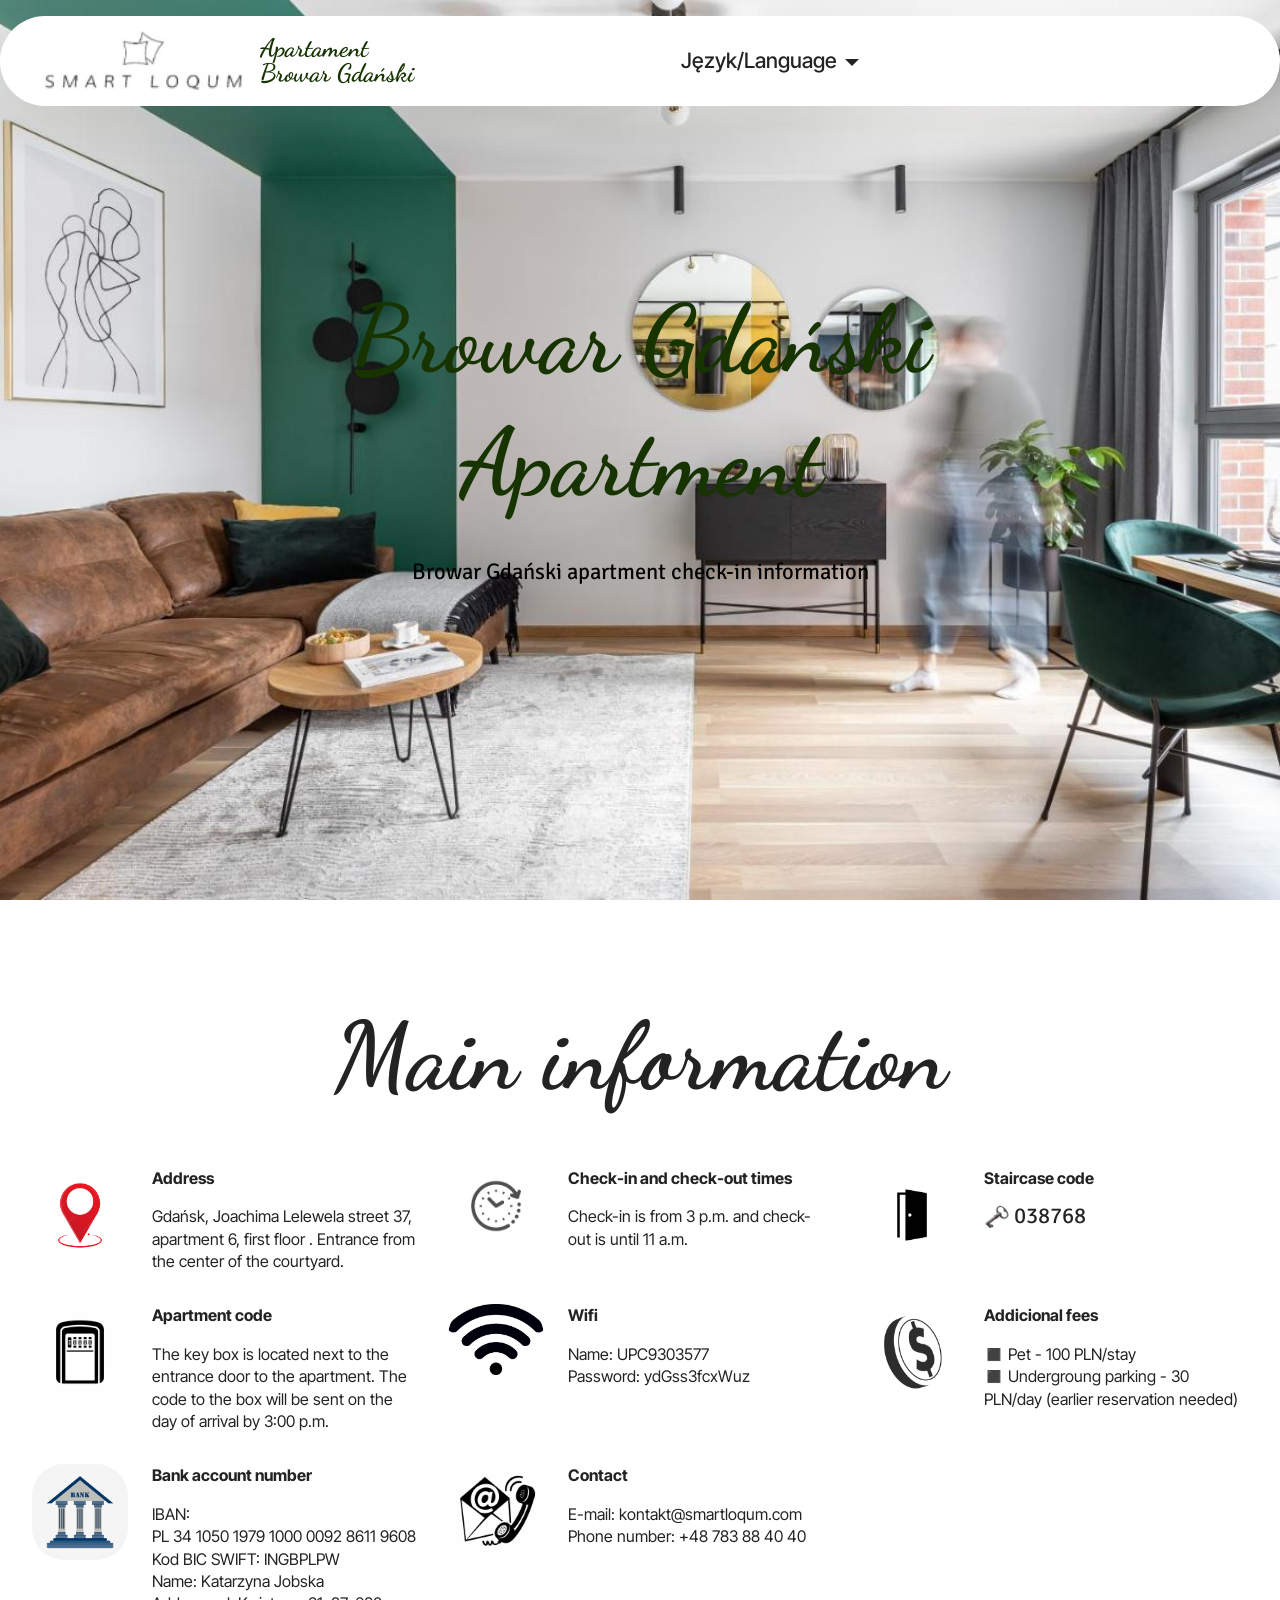
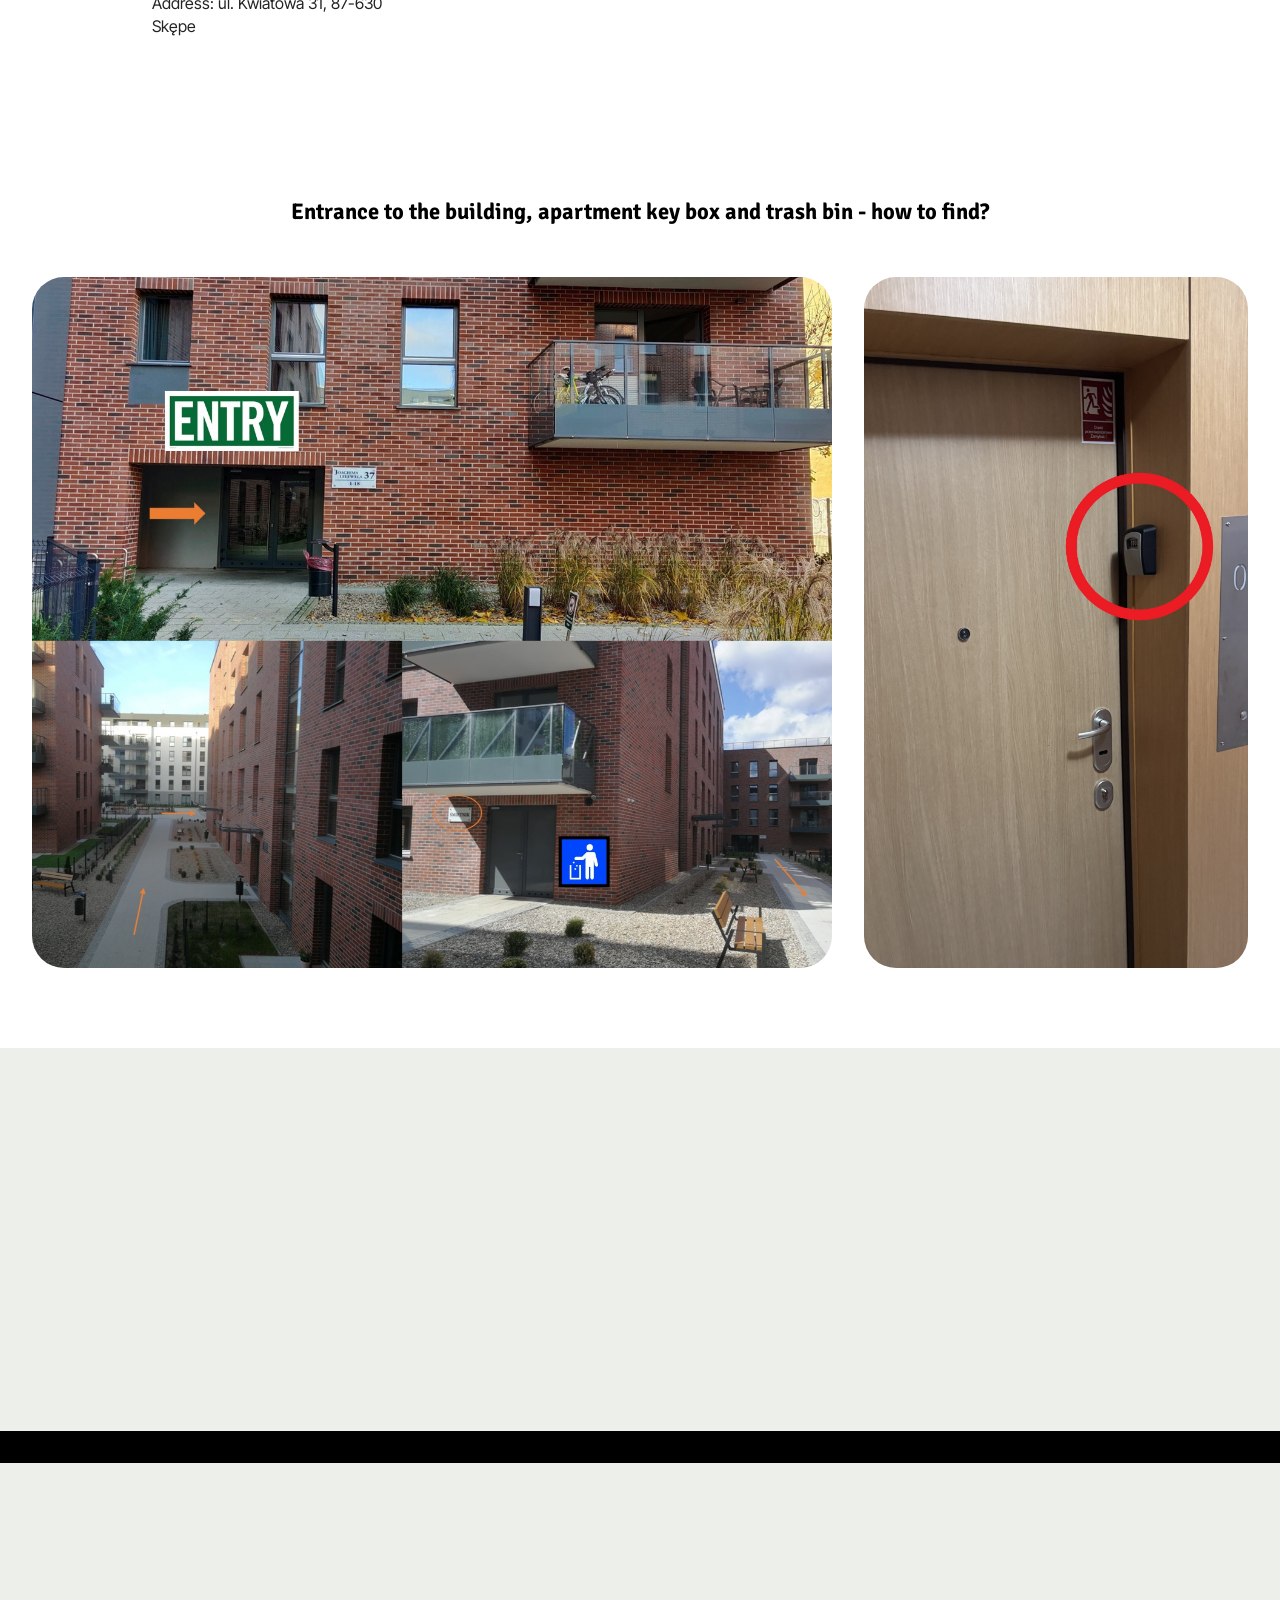
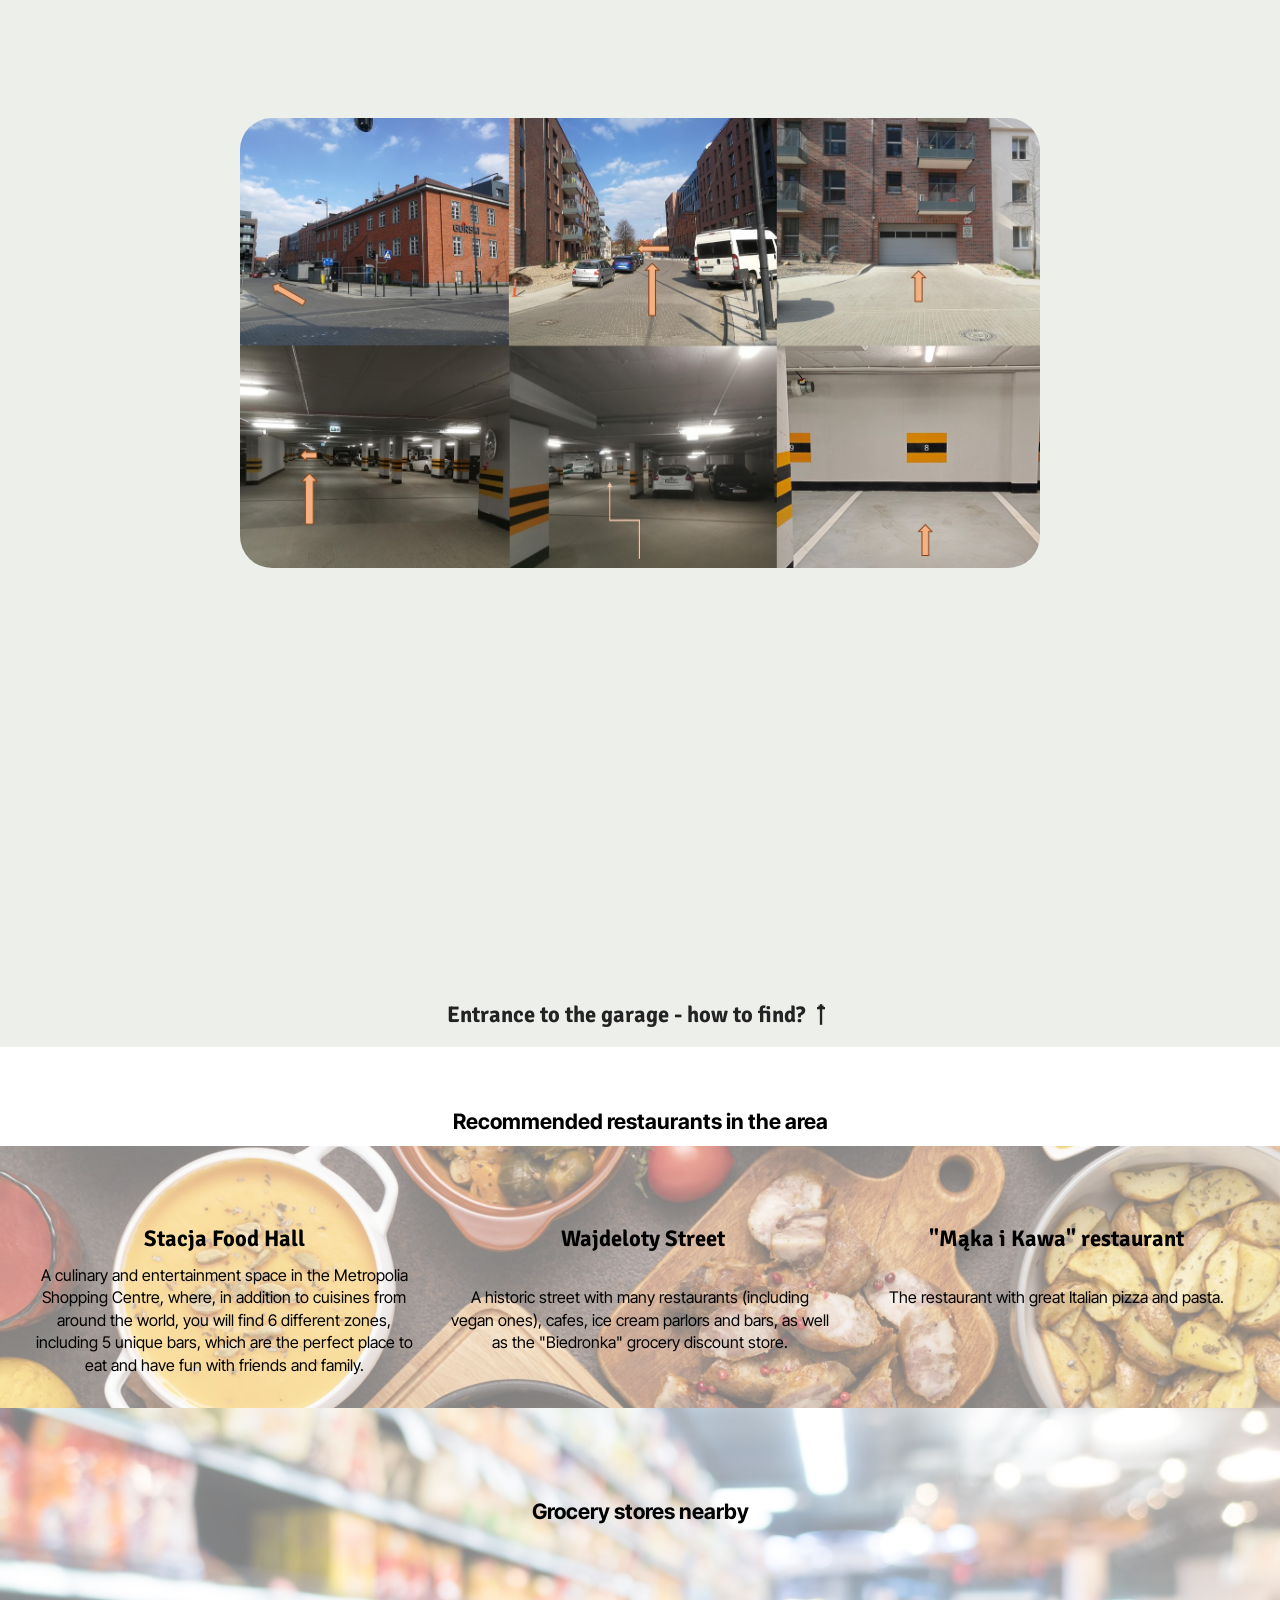
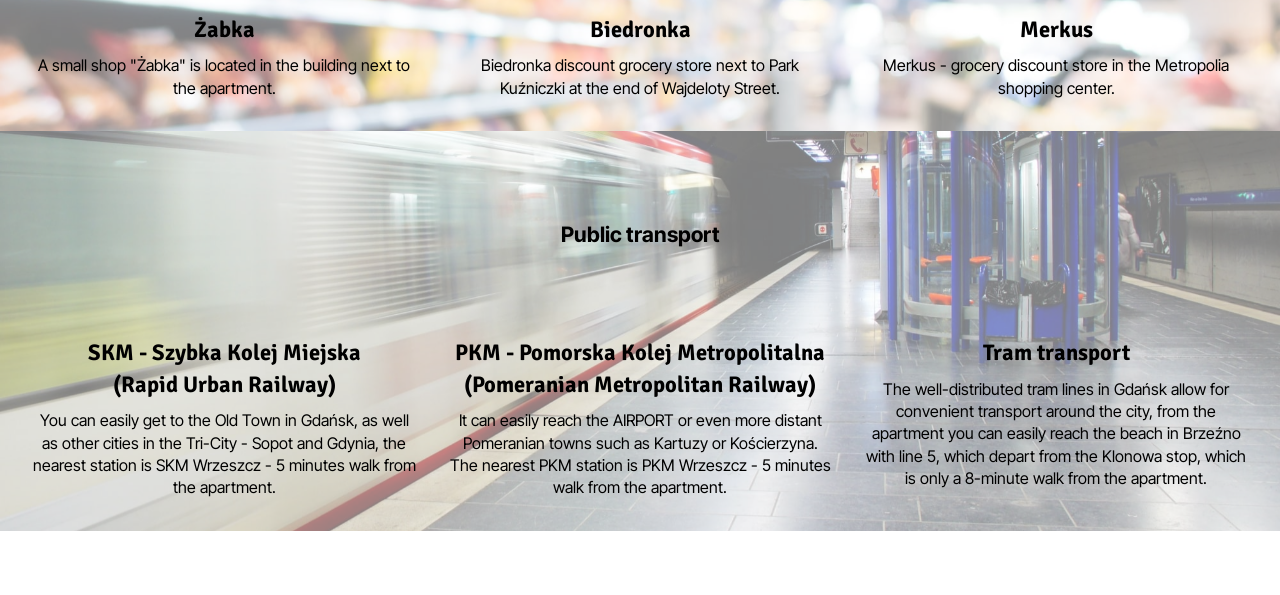
==== commit acfaf66e: "Update page2.html" ====
--- a/page2.html
+++ b/page2.html
@@ -173,8 +173,8 @@
 					</div>
 					<div class="card-box">
 						<h4 class="card-title mbr-fonts-style mb-0 display-7"><strong>Addicional fees&nbsp;</strong></h4>
-						<h5 class="card-text mbr-fonts-style mt-3 display-7"><div>◼️ Pet - 70 PLN/stay
-</div><div>◼️ Undergroung parking - 20 PLN/day (earlier reservation needed)</div></h5>
+						<h5 class="card-text mbr-fonts-style mt-3 display-7"><div>◼️ Pet - 100 PLN/stay
+</div><div>◼️ Undergroung parking - 30 PLN/day (earlier reservation needed)</div></h5>
 					</div>
 				</div>
 			</div><div class="item features-without-image col-12 col-lg-4">
@@ -471,4 +471,4 @@
   
   <input name="animation" type="hidden">
   </body>
-</html>+</html>
